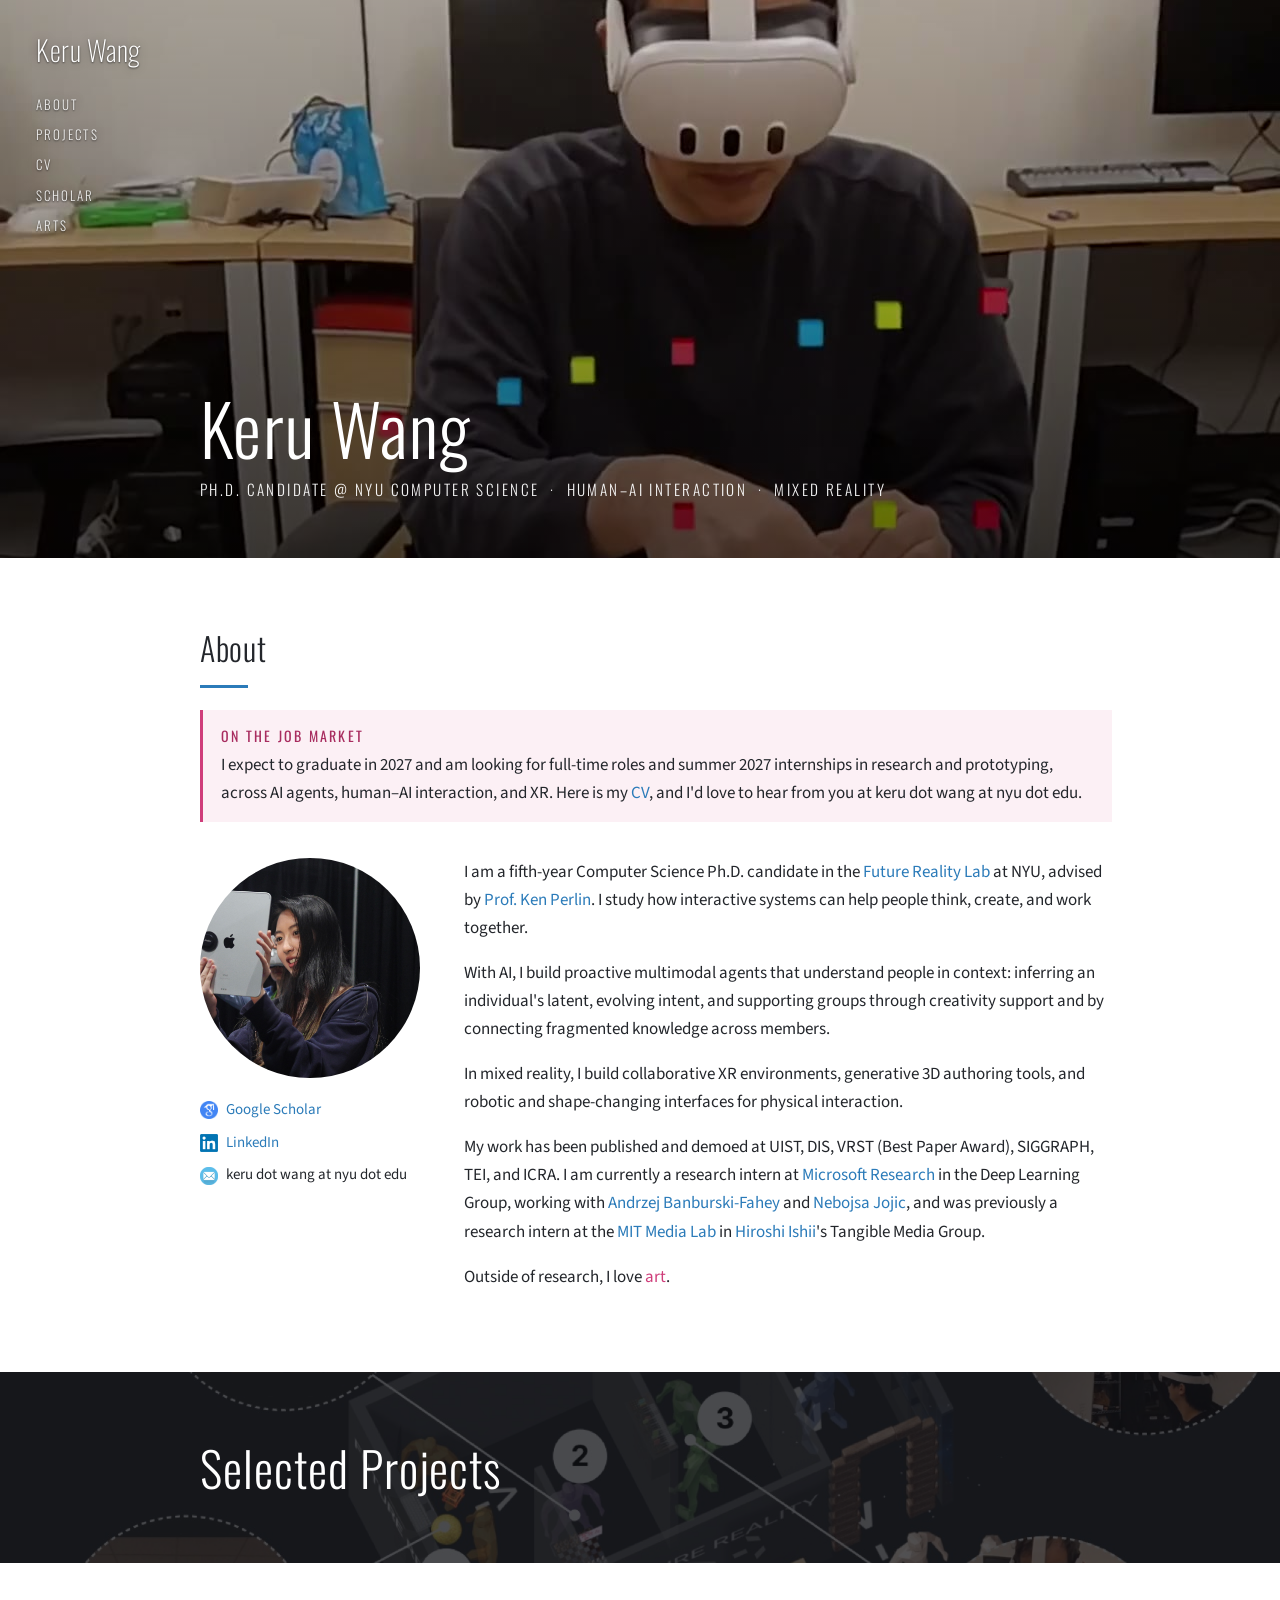
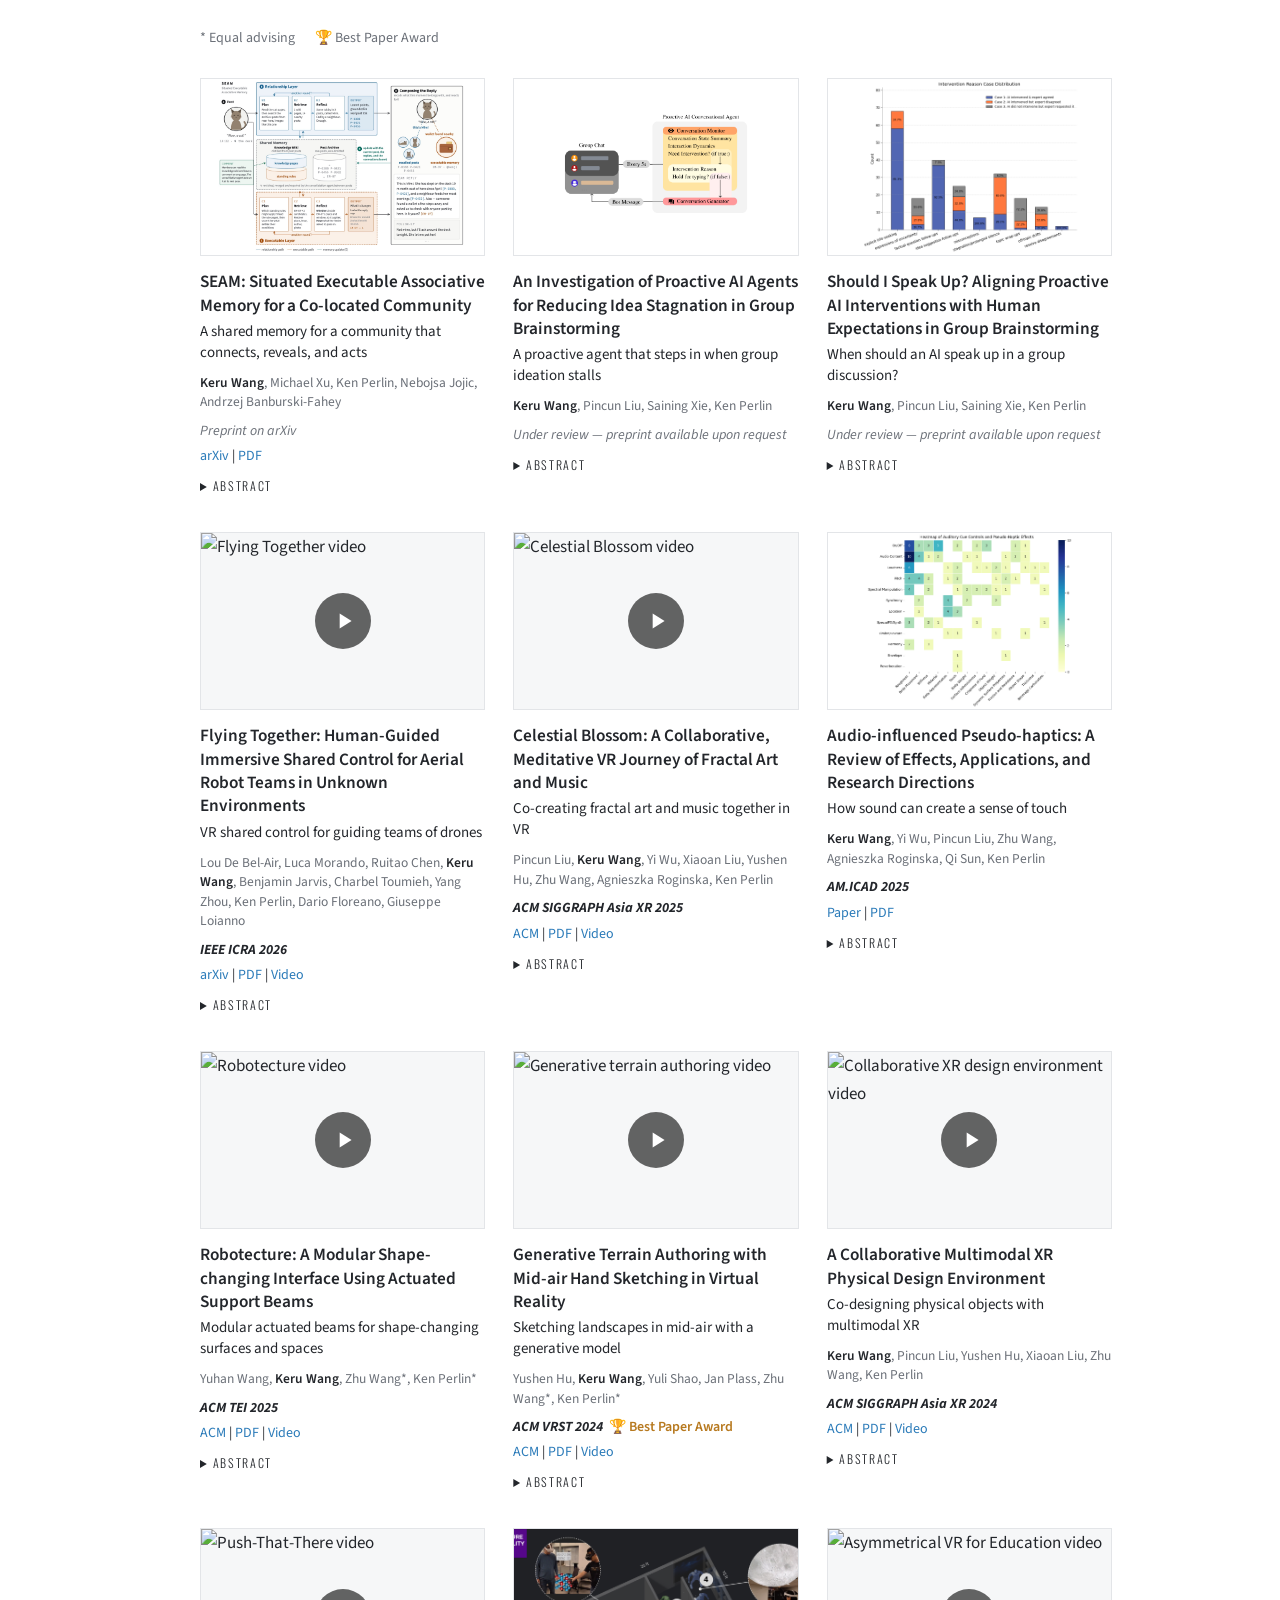
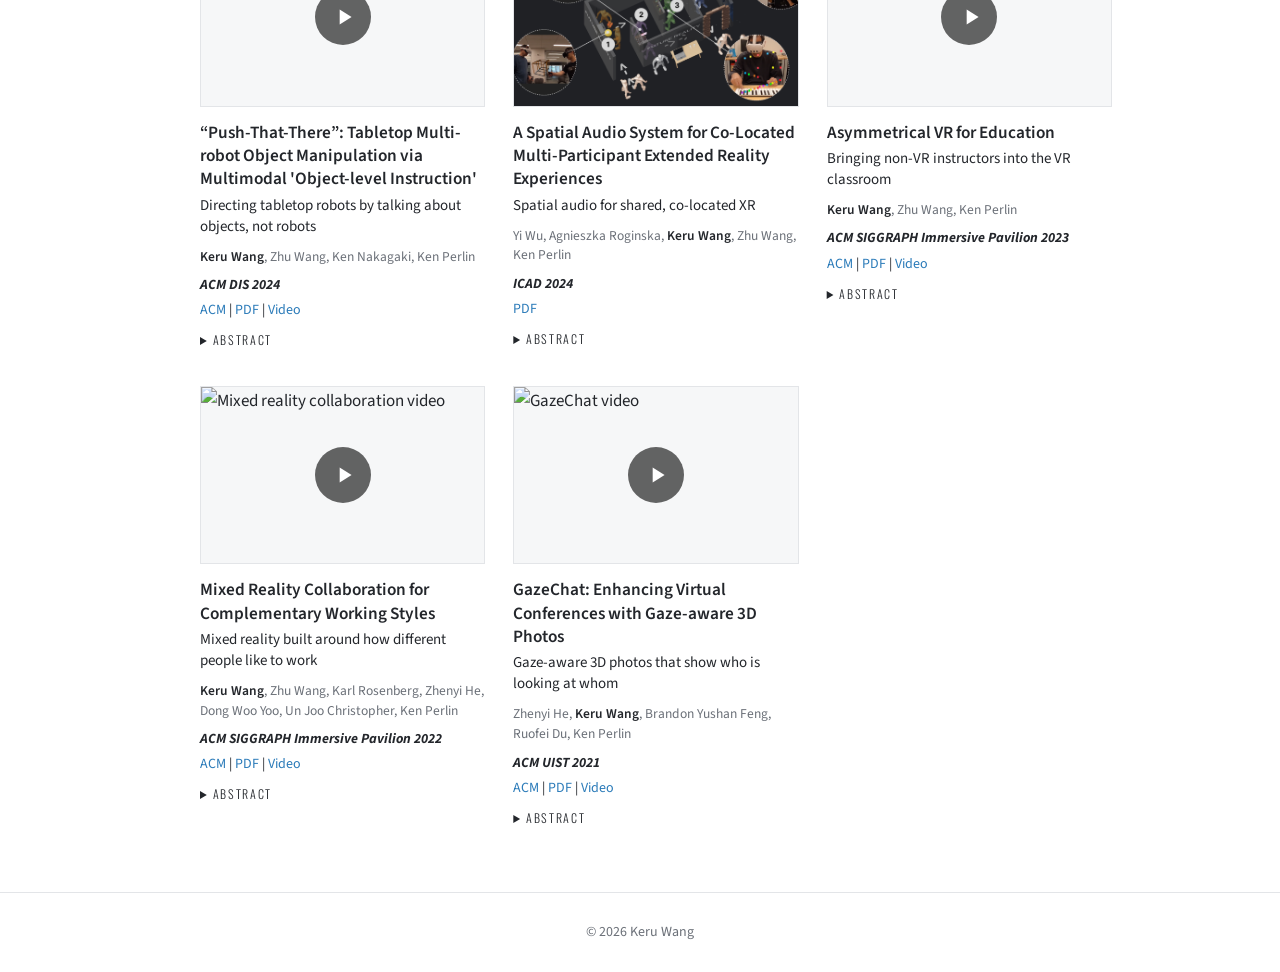
==== index.html @ e36d3524 "Add a job market note, SEAM's arXiv preprint, and clickable papers - An "On the job market" note und" ====
<!DOCTYPE html>
<html lang="en">
<head>
    <meta charset="UTF-8">
    <meta name="viewport" content="width=device-width, initial-scale=1.0">
    <title>Keru Wang</title>
    <meta name="description" content="Keru Wang — Computer Science Ph.D. candidate at NYU working on proactive multimodal agents, human–AI interaction, and mixed reality.">
    <link rel="preconnect" href="https://fonts.googleapis.com">
    <link rel="preconnect" href="https://fonts.gstatic.com" crossorigin>
    <link href="https://fonts.googleapis.com/css2?family=Oswald:wght@200;300;400&family=Source+Sans+3:ital,wght@0,400;0,600;0,700;1,400;1,700&display=swap" rel="stylesheet">
    <link rel="stylesheet" href="styles.css?v=17">
</head>
<body>

    <nav class="side-nav" aria-label="Sections">
        <a class="nav-name" href="#top">Keru Wang</a>
        <a href="#about">About</a>
        <a href="#projects">Projects</a>
        <a href="pdf/CV.pdf?v=2" target="_blank">CV</a>
        <a href="https://scholar.google.com/citations?user=-ZLfBEMAAAAJ&hl=en" target="_blank">Scholar</a>
        <a href="gallery.html">Arts</a>
    </nav>

    <!-- Hero -->
    <header class="hero" id="top">
        <video class="hero-video" autoplay muted loop playsinline preload="metadata" poster="image/hero-poster.jpg?v=7" aria-hidden="true">
            <source src="video/hero-reel.mp4?v=7" type="video/mp4">
        </video>
        <div class="hero-inner">
            <h1>Keru Wang</h1>
            <p class="tagline"><span class="nowrap">Ph.D. Candidate @ NYU Computer Science</span> &nbsp;·&nbsp; <span class="nowrap">Human–AI Interaction</span> &nbsp;·&nbsp; <span class="nowrap">Mixed Reality</span></p>
        </div>
    </header>

    <!-- About -->
    <section class="section" id="about">
        <h2 class="section-title">About</h2>
        <div class="job-note">
            <p class="job-label">On the job market</p>
            <p>I expect to graduate in 2027 and am looking for full-time roles and summer 2027 internships in research and prototyping, across AI agents, human–AI interaction, and XR. Here is my <a href="pdf/CV.pdf?v=2" target="_blank">CV</a>, and I'd love to hear from you at keru dot wang at nyu dot edu.</p>
        </div>
        <div class="about">
            <div>
                <img src="image/photo.jpg" alt="Keru Wang" class="profile-photo">
                <ul class="profile-links">
                    <li><img src="image/icon_google_scholar.png" alt=""><a href="https://scholar.google.com/citations?user=-ZLfBEMAAAAJ&hl=en" target="_blank">Google Scholar</a></li>
                    <li><img src="image/icon_linkedin.png" alt=""><a href="https://www.linkedin.com/in/keru-wang-51aa58175" target="_blank">LinkedIn</a></li>
                    <li><img src="image/icon_email.png" alt=""><span>keru dot wang at nyu dot edu</span></li>
                </ul>
            </div>
            <div class="about-text">
                <p>I am a fifth-year Computer Science Ph.D. candidate in the <a href="https://frl.nyu.edu/" target="_blank">Future Reality Lab</a> at NYU, advised by <a href="https://en.wikipedia.org/wiki/Ken_Perlin" target="_blank">Prof. Ken Perlin</a>. I study how interactive systems can help people think, create, and work together.</p>
                <p>With AI, I build proactive multimodal agents that understand people in context: inferring an individual's latent, evolving intent, and supporting groups through creativity support and by connecting fragmented knowledge across members.</p>
                <p>In mixed reality, I build collaborative XR environments, generative 3D authoring tools, and robotic and shape-changing interfaces for physical interaction.</p>
                <p>My work has been published and demoed at UIST, DIS, VRST (Best Paper Award), SIGGRAPH, TEI, and ICRA. I am currently a research intern at <a href="https://www.microsoft.com/en-us/research/" target="_blank">Microsoft Research</a> in the Deep Learning Group, working with <a href="https://www.microsoft.com/en-us/research/people/abanburski/" target="_blank">Andrzej Banburski-Fahey</a> and <a href="https://www.microsoft.com/en-us/research/people/jojic/" target="_blank">Nebojsa Jojic</a>, and was previously a research intern at the <a href="https://tangible.media.mit.edu/" target="_blank">MIT Media Lab</a> in <a href="https://en.wikipedia.org/wiki/Hiroshi_Ishii_(computer_scientist)" target="_blank">Hiroshi Ishii</a>'s Tangible Media Group.</p>
                <p>Outside of research, I love <a class="art-link" href="gallery.html">art</a>.</p>
            </div>
        </div>
    </section>

    <!-- Projects banner -->
    <div class="banner" id="projects">
        <div class="banner-inner">
            <h2>Selected Projects</h2>
        </div>
    </div>

    <section class="section">
        <p class="legend">* Equal advising &emsp; 🏆 Best Paper Award</p>

        <!--
            To add a project, copy one <article class="card"> block.
            Image:  <div class="media"><img src="image/....png" alt="..."></div>
                    (add class="media contain" to show the whole figure instead of cropping)
            Video:  <div class="media" data-youtube="VIDEO_ID"><img src="https://i.ytimg.com/vi/VIDEO_ID/hqdefault.jpg" alt="..."><button aria-label="Play video"></button></div>
        -->
        <div class="grid">

            <article class="card">
                <a class="media contain" href="https://arxiv.org/pdf/2611.04296" target="_blank"><img src="image/seam-pipeline.jpg" alt="SEAM system pipeline: a post passes through a relationship layer and an executable layer over a shared memory, and the system composes a reply" loading="lazy"></a>
                <h3><a href="https://arxiv.org/pdf/2611.04296" target="_blank">SEAM: Situated Executable Associative Memory for a Co-located Community</a></h3>
                <p class="subtitle">A shared memory for a community that connects, reveals, and acts</p>
                <p class="authors"><b>Keru Wang</b>, Michael Xu, Ken Perlin, Nebojsa Jojic, Andrzej Banburski-Fahey</p>
                <p class="venue"><span class="status">Preprint on arXiv</span></p>
                <p class="links"><a href="https://arxiv.org/abs/2611.04296" target="_blank">arXiv</a> | <a href="https://arxiv.org/pdf/2611.04296" target="_blank">PDF</a></p>
                <details>
                    <summary>Abstract</summary>
                    <p>In a group, what each person knows sits apart from everyone else's, and whether those pieces ever meet depends on who happens to talk to whom. Taking inspiration from how a single mind works with memory, we built a shared memory that does the same for a community, prototyped as a social app. Members post everyday moments; LLM agents work out how fragments relate, distill knowledge about the group, and reply in a situated and associative way, while instructions embedded in posts shape how the system behaves. We deployed SEAM to 46 people in a co-located community with no task assigned and ran a follow-up workshop with 14. Members shared their days, questioned the memory about their community, and instructed it to track routines and run games, and its replies introduced them to people and subjects they had never encountered.</p>
                </details>
            </article>

            <article class="card">
                <div class="media contain"><img src="image/system-pipeline.png" alt="System pipeline of the proactive brainstorming agent" loading="lazy"></div>
                <h3>An Investigation of Proactive AI Agents for Reducing Idea Stagnation in Group Brainstorming</h3>
                <p class="subtitle">A proactive agent that steps in when group ideation stalls</p>
                <p class="authors"><b>Keru Wang</b>, Pincun Liu, Saining Xie, Ken Perlin</p>
                <p class="venue"><span class="status">Under review — preprint available upon request</span></p>
                <details>
                    <summary>Abstract</summary>
                    <p>We designed a proactive AI agent that monitors group brainstorming and intervenes at opportune moments to counter idea stagnation. Through two user studies with 18 participants, we found that the proactive agent boosted idea generation, depth, and novelty compared to a reactive baseline, though users still preferred reactive support for its greater sense of control.</p>
                </details>
            </article>

            <article class="card">
                <div class="media contain"><img src="image/intervention_time.png" alt="Intervention timing results" loading="lazy"></div>
                <h3>Should I Speak Up? Aligning Proactive AI Interventions with Human Expectations in Group Brainstorming</h3>
                <p class="subtitle">When should an AI speak up in a group discussion?</p>
                <p class="authors"><b>Keru Wang</b>, Pincun Liu, Saining Xie, Ken Perlin</p>
                <p class="venue"><span class="status">Under review — preprint available upon request</span></p>
                <details>
                    <summary>Abstract</summary>
                    <p>We explore how proactive AI agents can step in at the right moments to keep group brainstorming productive and natural. Using a custom LLM system that monitors discussions and explains its reasoning, we compared its timing judgement to expert evaluations. The study uncovers what makes AI interventions feel helpful versus disruptive, guiding the design of more intuitive and collaborative AI partners.</p>
                </details>
            </article>

            <article class="card">
                <div class="media" data-youtube="o2iKKrLNM7g"><img src="https://i.ytimg.com/vi/o2iKKrLNM7g/hqdefault.jpg" alt="Flying Together video" loading="lazy"><button aria-label="Play Flying Together video"></button></div>
                <h3><a href="pdf/flying-together.pdf" target="_blank">Flying Together: Human-Guided Immersive Shared Control for Aerial Robot Teams in Unknown Environments</a></h3>
                <p class="subtitle">VR shared control for guiding teams of drones</p>
                <p class="authors">Lou De Bel-Air, Luca Morando, Ruitao Chen, <b>Keru Wang</b>, Benjamin Jarvis, Charbel Toumieh, Yang Zhou, Ken Perlin, Dario Floreano, Giuseppe Loianno</p>
                <p class="venue">IEEE ICRA 2026</p>
                <p class="links"><a href="https://arxiv.org/abs/2605.21680" target="_blank">arXiv</a> | <a href="pdf/flying-together.pdf" target="_blank">PDF</a> | <a href="https://www.youtube.com/watch?v=o2iKKrLNM7g" target="_blank">Video</a></p>
                <details>
                    <summary>Abstract</summary>
                    <p>We developed a VR-based shared control framework that allows operators to guide teams of drones in complex, unknown environments. A motion-primitive planner integrates real-time user input to generate collision-free trajectories, while an admittance controller enables flexible human influence. Experiments show that this immersive, human-in-the-loop approach enhances obstacle avoidance, coordination, and operator efficiency.</p>
                </details>
            </article>

            <article class="card">
                <div class="media" data-youtube="jS4reLJ7Lt0"><img src="https://i.ytimg.com/vi/jS4reLJ7Lt0/hqdefault.jpg" alt="Celestial Blossom video" loading="lazy"><button aria-label="Play Celestial Blossom video"></button></div>
                <h3><a href="pdf/celestial-blossom.pdf" target="_blank">Celestial Blossom: A Collaborative, Meditative VR Journey of Fractal Art and Music</a></h3>
                <p class="subtitle">Co-creating fractal art and music together in VR</p>
                <p class="authors">Pincun Liu, <b>Keru Wang</b>, Yi Wu, Xiaoan Liu, Yushen Hu, Zhu Wang, Agnieszka Roginska, Ken Perlin</p>
                <p class="venue">ACM SIGGRAPH Asia XR 2025</p>
                <p class="links"><a href="https://dl.acm.org/doi/full/10.1145/3761667.3761947" target="_blank">ACM</a> | <a href="pdf/celestial-blossom.pdf" target="_blank">PDF</a> | <a href="https://www.youtube.com/watch?v=jS4reLJ7Lt0" target="_blank">Video</a></p>
                <details>
                    <summary>Abstract</summary>
                    <p>Celestial Blossom is a collaborative, meditative VR experience where participants co-create generative fractal art through hand-drawn sketches, transforming movements into evolving audiovisual symphonies. Set in a celestial void, strokes morph into glowing fractal particles, from microscopic grains to cosmic stars, each shaping sonic textures and evolving into an immersive soundscape. Multiplayer interaction allows users to weave their creations into a shared immersive composition. At the end, participants receive a printed rendering of their artwork, which can be scanned to revisit the fractals and melodies they created in VR.</p>
                </details>
            </article>

            <article class="card">
                <a class="media contain" href="pdf/Audio_Pseudo_haptics_Survey.pdf" target="_blank"><img src="image/audio-pseudo-haptics-heat-map.png" alt="Heat map of audio-influenced pseudo-haptics research" loading="lazy"></a>
                <h3><a href="pdf/Audio_Pseudo_haptics_Survey.pdf" target="_blank">Audio-influenced Pseudo-haptics: A Review of Effects, Applications, and Research Directions</a></h3>
                <p class="subtitle">How sound can create a sense of touch</p>
                <p class="authors"><b>Keru Wang</b>, Yi Wu, Pincun Liu, Zhu Wang, Agnieszka Roginska, Qi Sun, Ken Perlin</p>
                <p class="venue">AM.ICAD 2025</p>
                <p class="links"><a href="https://www.researchgate.net/profile/Keru-Wang-3/publication/393882712_AUDIO-INFLUENCED_PSEUDO-HAPTICS_A_REVIEW_OF_EFFECTS_APPLICATIONS_AND_RESEARCH_DIRECTIONS/links/687e8ddb1a77b36b5b046f97/AUDIO-INFLUENCED-PSEUDO-HAPTICS-A-REVIEW-OF-EFFECTS-APPLICATIONS-AND-RESEARCH-DIRECTIONS.pdf" target="_blank">Paper</a> | <a href="pdf/Audio_Pseudo_haptics_Survey.pdf" target="_blank">PDF</a></p>
                <details>
                    <summary>Abstract</summary>
                    <p>This survey explores how auditory cues can evoke pseudo-haptic sensations, offering a cost-effective alternative to traditional haptic devices. We review existing research on audio-influenced pseudo-haptics, summarize mappings between sound and touch perception, and outline future opportunities for creating more immersive and accessible interactive systems.</p>
                </details>
            </article>

            <article class="card">
                <div class="media" data-youtube="UfQBq2Kwe2Q"><img src="https://i.ytimg.com/vi/UfQBq2Kwe2Q/hqdefault.jpg" alt="Robotecture video" loading="lazy"><button aria-label="Play Robotecture video"></button></div>
                <h3><a href="pdf/RoboTerrain.pdf" target="_blank">Robotecture: A Modular Shape-changing Interface Using Actuated Support Beams</a></h3>
                <p class="subtitle">Modular actuated beams for shape-changing surfaces and spaces</p>
                <p class="authors">Yuhan Wang, <b>Keru Wang</b>, Zhu Wang*, Ken Perlin*</p>
                <p class="venue">ACM TEI 2025</p>
                <p class="links"><a href="https://dl.acm.org/doi/abs/10.1145/3689050.3704925" target="_blank">ACM</a> | <a href="pdf/RoboTerrain.pdf" target="_blank">PDF</a> | <a href="https://www.youtube.com/watch?v=UfQBq2Kwe2Q" target="_blank">Video</a></p>
                <details>
                    <summary>Abstract</summary>
                    <p>Robotecture is a scalable, cost-efficient shape-changing system using modular actuated beams to create dynamic surfaces and enclosures. Its flexible, space-efficient design enables applications ranging from tabletop displays and smart storage systems to smart architecture.</p>
                </details>
            </article>

            <article class="card">
                <div class="media" data-youtube="oAmVAYb8cIA"><img src="https://i.ytimg.com/vi/oAmVAYb8cIA/hqdefault.jpg" alt="Generative terrain authoring video" loading="lazy"><button aria-label="Play generative terrain authoring video"></button></div>
                <h3><a href="pdf/terrainVR.pdf" target="_blank">Generative Terrain Authoring with Mid-air Hand Sketching in Virtual Reality</a></h3>
                <p class="subtitle">Sketching landscapes in mid-air with a generative model</p>
                <p class="authors">Yushen Hu, <b>Keru Wang</b>, Yuli Shao, Jan Plass, Zhu Wang*, Ken Perlin*</p>
                <p class="venue">ACM VRST 2024 &nbsp;<span class="award">🏆 Best Paper Award</span></p>
                <p class="links"><a href="https://dl.acm.org/doi/10.1145/3641825.3687736" target="_blank">ACM</a> | <a href="pdf/terrainVR.pdf" target="_blank">PDF</a> | <a href="https://www.youtube.com/watch?v=oAmVAYb8cIA" target="_blank">Video</a></p>
                <details>
                    <summary>Abstract</summary>
                    <p>We present a VR-based terrain generation system that uses hand gestures and a generative model for fast landscape prototyping. Users draw and modify mid-air strokes to outline shapes, and a Conditional GAN, trained on real terrains' height maps, generates realistic landscapes blending user input with training features.</p>
                </details>
            </article>

            <article class="card">
                <div class="media" data-youtube="EjPgJE8A_fE"><img src="https://i.ytimg.com/vi/EjPgJE8A_fE/hqdefault.jpg" alt="Collaborative XR design environment video" loading="lazy"><button aria-label="Play collaborative XR design environment video"></button></div>
                <h3><a href="pdf/a-collaborative-multimodal-mr-physical-design-environment.pdf" target="_blank">A Collaborative Multimodal XR Physical Design Environment</a></h3>
                <p class="subtitle">Co-designing physical objects with multimodal XR</p>
                <p class="authors"><b>Keru Wang</b>, Pincun Liu, Yushen Hu, Xiaoan Liu, Zhu Wang, Ken Perlin</p>
                <p class="venue">ACM SIGGRAPH Asia XR 2024</p>
                <p class="links"><a href="https://dl.acm.org/doi/full/10.1145/3681759.3688914" target="_blank">ACM</a> | <a href="pdf/a-collaborative-multimodal-mr-physical-design-environment.pdf" target="_blank">PDF</a> | <a href="https://www.youtube.com/watch?v=EjPgJE8A_fE" target="_blank">Video</a></p>
                <details>
                    <summary>Abstract</summary>
                    <p>Our collaborative XR system integrates physical and virtual design spaces, superimposing visual modifications on physical objects via video passthrough. With multimodal inputs, real-time object tracking, and 3D annotations, it accelerates design iterations for digital prototyping.</p>
                </details>
            </article>

            <article class="card">
                <div class="media" data-youtube="L0QmnD0Gl48"><img src="https://i.ytimg.com/vi/L0QmnD0Gl48/hqdefault.jpg" alt="Push-That-There video" loading="lazy"><button aria-label="Play Push-That-There video"></button></div>
                <h3><a href="pdf/push-that-there.pdf" target="_blank">“Push-That-There”: Tabletop Multi-robot Object Manipulation via Multimodal 'Object-level Instruction'</a></h3>
                <p class="subtitle">Directing tabletop robots by talking about objects, not robots</p>
                <p class="authors"><b>Keru Wang</b>, Zhu Wang, Ken Nakagaki, Ken Perlin</p>
                <p class="venue">ACM DIS 2024</p>
                <p class="links"><a href="https://dl.acm.org/doi/abs/10.1145/3643834.3661542" target="_blank">ACM</a> | <a href="pdf/push-that-there.pdf" target="_blank">PDF</a> | <a href="https://www.youtube.com/watch?v=L0QmnD0Gl48" target="_blank">Video</a></p>
                <details>
                    <summary>Abstract</summary>
                    <p>The system lets users intuitively use <i>'object-level' instructions</i> to control a multi-robot setup to manipulate tabletop objects via gestures, GUI, tangible inputs, and speech. Robots collectively execute commands through a generalizable algorithm, enabling high-level, object-focused multimodal interactions.</p>
                </details>
            </article>

            <article class="card">
                <a class="media" href="https://icad2024.icad.org/wp-content/uploads/2024/06/ICAD_2024_paper_28.pdf" target="_blank"><img src="image/gallery_setup.png" alt="Co-located XR gallery setup" loading="lazy"></a>
                <h3><a href="https://icad2024.icad.org/wp-content/uploads/2024/06/ICAD_2024_paper_28.pdf" target="_blank">A Spatial Audio System for Co-Located Multi-Participant Extended Reality Experiences</a></h3>
                <p class="subtitle">Spatial audio for shared, co-located XR</p>
                <p class="authors">Yi Wu, Agnieszka Roginska, <b>Keru Wang</b>, Zhu Wang, Ken Perlin</p>
                <p class="venue">ICAD 2024</p>
                <p class="links"><a href="https://icad2024.icad.org/wp-content/uploads/2024/06/ICAD_2024_paper_28.pdf" target="_blank">PDF</a></p>
                <details>
                    <summary>Abstract</summary>
                    <p>This paper presents the ongoing development of a spatial audio system for co-located, multi-participant, extended reality (CMXR) experiences. By integrating spatial audio and informative auditory displays, the system can enhance the sense of immersion and presence among participants and facilitate collaboration.</p>
                </details>
            </article>

            <article class="card">
                <div class="media" data-youtube="269bo-XhcDg"><img src="https://i.ytimg.com/vi/269bo-XhcDg/hqdefault.jpg" alt="Asymmetrical VR for Education video" loading="lazy"><button aria-label="Play Asymmetrical VR for Education video"></button></div>
                <h3><a href="https://dl.acm.org/doi/abs/10.1145/3588027.3595600" target="_blank">Asymmetrical VR for Education</a></h3>
                <p class="subtitle">Bringing non-VR instructors into the VR classroom</p>
                <p class="authors"><b>Keru Wang</b>, Zhu Wang, Ken Perlin</p>
                <p class="venue">ACM SIGGRAPH Immersive Pavilion 2023</p>
                <p class="links"><a href="https://dl.acm.org/doi/abs/10.1145/3588027.3595600" target="_blank">ACM</a> | <a href="pdf/Asymmetrical-VR-for-Education.pdf" target="_blank">PDF</a> | <a href="https://www.youtube.com/watch?v=269bo-XhcDg" target="_blank">Video</a></p>
                <details>
                    <summary>Abstract</summary>
                    <p>We developed a system that allows non-VR instructors to use hand-held devices, like smartphones and tablets, to explore VR content and interact with fully immersed students. Instructors can observe the VR environment, switch between students’ views, and interact within the VR world, while students view real-time video streams of both the physical space and the instructor.</p>
                </details>
            </article>

            <article class="card">
                <div class="media" data-youtube="ETO5zSpzQ3g"><img src="https://i.ytimg.com/vi/ETO5zSpzQ3g/hqdefault.jpg" alt="Mixed reality collaboration video" loading="lazy"><button aria-label="Play mixed reality collaboration video"></button></div>
                <h3><a href="https://dl.acm.org/doi/abs/10.1145/3532834.3536216" target="_blank">Mixed Reality Collaboration for Complementary Working Styles</a></h3>
                <p class="subtitle">Mixed reality built around how different people like to work</p>
                <p class="authors"><b>Keru Wang</b>, Zhu Wang, Karl Rosenberg, Zhenyi He, Dong Woo Yoo, Un Joo Christopher, Ken Perlin</p>
                <p class="venue">ACM SIGGRAPH Immersive Pavilion 2022</p>
                <p class="links"><a href="https://dl.acm.org/doi/abs/10.1145/3532834.3536216" target="_blank">ACM</a> | <a href="pdf/Mixed-Reality-Collaboration-for-Complementary-Working-Styles.pdf" target="_blank">PDF</a> | <a href="https://www.youtube.com/watch?v=ETO5zSpzQ3g" target="_blank">Video</a></p>
                <details>
                    <summary>Abstract</summary>
                    <p>Our project combines immersive VR, multitouch AR, real-time volumetric capture, motion capture, robotically-actuated tangible interfaces at multiple scales, and live coding, in service of a human-centric way of collaborating.</p>
                </details>
            </article>

            <article class="card">
                <div class="media" data-youtube="6cyPh9jM6vQ"><img src="https://i.ytimg.com/vi/6cyPh9jM6vQ/hqdefault.jpg" alt="GazeChat video" loading="lazy"><button aria-label="Play GazeChat video"></button></div>
                <h3><a href="pdf/gazeChat.pdf" target="_blank">GazeChat: Enhancing Virtual Conferences with Gaze-aware 3D Photos</a></h3>
                <p class="subtitle">Gaze-aware 3D photos that show who is looking at whom</p>
                <p class="authors">Zhenyi He, <b>Keru Wang</b>, Brandon Yushan Feng, Ruofei Du, Ken Perlin</p>
                <p class="venue">ACM UIST 2021</p>
                <p class="links"><a href="https://dl.acm.org/doi/10.1145/3472749.3474785" target="_blank">ACM</a> | <a href="pdf/gazeChat.pdf" target="_blank">PDF</a> | <a href="https://www.youtube.com/watch?v=6cyPh9jM6vQ" target="_blank">Video</a></p>
                <details>
                    <summary>Abstract</summary>
                    <p>GazeChat is a remote conferencing system that uses gaze-aware 3D profile photos to enrich online conversations. Through webcam-based gaze tracking and neural rendering, GazeChat redirects participants' gaze to accurately reflect who they’re looking at, enhancing communication and engagement.</p>
                </details>
            </article>

        </div>
    </section>

    <footer>
        &copy; 2026 Keru Wang
    </footer>

    <script>
        // Load a YouTube player only when its thumbnail is clicked.
        document.querySelectorAll('.media[data-youtube] button').forEach(function (btn) {
            btn.addEventListener('click', function () {
                var media = btn.parentElement;
                var id = media.getAttribute('data-youtube');
                media.innerHTML = '<iframe src="https://www.youtube.com/embed/' + id + '?autoplay=1" title="Project video" allow="accelerometer; autoplay; clipboard-write; encrypted-media; gyroscope; picture-in-picture" allowfullscreen></iframe>';
            });
        });

        // Highlight the nav link for the section currently on screen.
        (function () {
            var links = Array.prototype.filter.call(
                document.querySelectorAll('.side-nav a[href^="#"]'),
                function (a) { return document.querySelector(a.getAttribute('href')); }
            );
            var all = Array.prototype.slice.call(document.querySelectorAll('.side-nav a'));
            var dark = Array.prototype.slice.call(document.querySelectorAll('.hero, .banner'));
            var ticking = false;

            function update() {
                ticking = false;
                var line = window.innerHeight * 0.35;   // a section counts once its top passes this line
                var atBottom = window.innerHeight + window.scrollY >= document.documentElement.scrollHeight - 2;
                var current = links[0];
                links.forEach(function (a) {
                    if (document.querySelector(a.getAttribute('href')).getBoundingClientRect().top <= line) current = a;
                });
                if (atBottom) current = links[links.length - 1];
                links.forEach(function (a) {
                    a.classList.toggle('active', a === current);
                    if (a === current) a.setAttribute('aria-current', 'location');
                    else a.removeAttribute('aria-current');
                });

                // Each link turns white while it sits over the dark hero or banner.
                all.forEach(function (a) {
                    var r = a.getBoundingClientRect(), mid = (r.top + r.bottom) / 2;
                    a.classList.toggle('on-dark', dark.some(function (band) {
                        var b = band.getBoundingClientRect();
                        return mid > b.top && mid < b.bottom;
                    }));
                });
            }

            window.addEventListener('scroll', function () {
                if (!ticking) { ticking = true; requestAnimationFrame(update); }
            }, { passive: true });
            window.addEventListener('resize', update);
            update();
        })();
    </script>
</body>
</html>
---- styles.css ----
/* ---------- Tokens ---------- */
:root {
    --text: #23262b;
    --muted: #6b7078;
    --accent: #2b7bb9;
    --accent-dark: #1d5a8a;
    --art: #cf3d7a;
    --art-dark: #a82c5f;
    --line: #e3e5e8;
    --bg: #ffffff;
    --bg-soft: #f6f7f8;
    --nav-w: 132px;
    --nav-space: 176px;   /* nav width + its left offset + a gap */
    --col: 960px;
    --heading: "Oswald", "Helvetica Neue", Arial, sans-serif;   /* as on the art page */
    --body: "Source Sans 3", "Helvetica Neue", Arial, sans-serif;
}

* { box-sizing: border-box; }

html { scroll-behavior: smooth; }

body {
    margin: 0;
    font-family: var(--body);
    font-size: 17px;
    line-height: 1.65;
    color: var(--text);
    background: var(--bg);
}

a { color: var(--accent); text-decoration: none; }
a:hover { color: var(--accent-dark); text-decoration: underline; }

/* ---------- Side navigation ---------- */
/* in the art page's manner: a thin name over small spaced capitals, a dash at the current section */
.side-nav {
    position: fixed;
    top: 36px;
    left: 36px;
    z-index: 10;
    display: flex;
    flex-direction: column;
    align-items: flex-start;
    gap: 9px;
    width: var(--nav-w);
}

.side-nav a {
    font-family: var(--heading);
    font-weight: 300;
    font-size: 13px;
    letter-spacing: 0.16em;
    text-transform: uppercase;
    color: var(--muted);
    transition: color 0.3s, text-shadow 0.3s;
}

.side-nav a:hover,
.side-nav a.active { color: var(--text); text-decoration: none; }
.side-nav a.active:not(.nav-name)::before { content: "— "; }

.side-nav .nav-name {
    font-weight: 200;
    font-size: 1.75rem;
    line-height: 1.02;
    letter-spacing: 0.02em;
    text-transform: none;
    color: var(--text);
    margin-bottom: 20px;
}

/* ---------- Hero ---------- */
.hero {
    position: relative;
    min-height: clamp(380px, 62vh, 600px);
    display: flex;
    align-items: flex-end;
    background: #222 url("image/hero.jpg") center 40% / cover no-repeat;
    color: #fff;
}

.hero-video {
    position: absolute;
    inset: 0;
    width: 100%;
    height: 100%;
    object-fit: cover;
}

.hero::before {
    content: "";
    position: absolute;
    inset: 0;
    z-index: 1;
    background: linear-gradient(180deg, rgba(0,0,0,0.15) 0%, rgba(0,0,0,0.6) 100%);
}

.hero-inner {
    position: relative;
    z-index: 2;
    width: 100%;
    max-width: var(--col);
    margin: 0 auto;
    padding: 0 24px 56px;
}

.hero h1 {
    font-family: var(--heading);
    font-weight: 300;
    font-size: clamp(2.8rem, 6vw, 4.4rem);
    line-height: 1.05;
    letter-spacing: 0.02em;
    margin: 0 0 12px;
}

.nowrap { white-space: nowrap; }

.hero .tagline {
    font-family: var(--heading);
    font-weight: 300;
    font-size: clamp(0.8rem, 1.4vw, 0.95rem);
    letter-spacing: 0.16em;
    text-transform: uppercase;
    margin: 0;
    opacity: 0.95;
}

/* ---------- Sections ---------- */
.section {
    max-width: var(--col);
    margin: 0 auto;
    padding: 64px 24px;
}

.section-title {
    font-family: var(--heading);
    font-weight: 300;
    font-size: 2rem;
    letter-spacing: 0.02em;
    margin: 0 0 6px;
}

.section-title::after {
    content: "";
    display: block;
    width: 48px;
    height: 3px;
    margin-top: 10px;
    background: var(--accent);
}

/* ---------- About ---------- */
/* in the pink of the art link, so it stands out from the rest of the page */
.job-note {
    margin: 22px 0 36px;
    padding: 14px 20px 15px 18px;
    background: #fcf0f5;
    border-left: 3px solid var(--art);
}

.job-note p { margin: 0; }

.job-note .job-label {
    font-family: var(--heading);
    font-weight: 400;
    font-size: 14px;
    letter-spacing: 0.16em;
    text-transform: uppercase;
    color: var(--art-dark);
    margin-bottom: 4px;
}

.about {
    display: grid;
    grid-template-columns: 220px 1fr;
    gap: 44px;
    align-items: start;
    margin-top: 32px;
}

.profile-photo {
    width: 220px;
    height: 220px;
    border-radius: 50%;
    object-fit: cover;
    display: block;
}

.profile-links {
    list-style: none;
    padding: 0;
    margin: 20px 0 0;
    font-size: 15px;
}

.profile-links li {
    display: flex;
    align-items: center;
    gap: 8px;
    margin-bottom: 8px;
}

.profile-links img { width: 18px; height: 18px; }

.about-text p { margin: 0 0 1em; }

/* the link to my own art page, set apart from links to other people's pages */
.about-text .art-link { color: var(--art); }
.about-text .art-link:hover { color: var(--art-dark); }

/* ---------- Image banner ---------- */
.banner {
    position: relative;
    background: #222 url("image/banner-research.jpg") center / cover no-repeat;
    color: #fff;
}

.banner::before {
    content: "";
    position: absolute;
    inset: 0;
    background: rgba(18, 20, 24, 0.72);
}

.banner-inner {
    position: relative;
    max-width: var(--col);
    margin: 0 auto;
    padding: 56px 24px;
}

.banner h2 {
    font-family: var(--heading);
    font-weight: 300;
    font-size: clamp(2.2rem, 4.5vw, 3rem);
    letter-spacing: 0.02em;
    margin: 0;
}

.banner p { margin: 6px 0 0; font-size: 15px; opacity: 0.9; }

/* ---------- Project grid ---------- */
.grid {
    display: grid;
    grid-template-columns: repeat(3, 1fr);
    gap: 36px 28px;
}

.card { display: flex; flex-direction: column; }

.media {
    position: relative;
    aspect-ratio: 16 / 10;
    overflow: hidden;
    background: var(--bg-soft);
    border: 1px solid var(--line);
    margin-bottom: 14px;
}

.media img,
.media iframe {
    position: absolute;
    inset: 0;
    width: 100%;
    height: 100%;
    object-fit: cover;
    border: 0;
}

.media.contain img { object-fit: contain; background: #fff; }

/* a figure that opens the paper; video figures keep their play button */
a.media { display: block; transition: border-color 0.2s; }

.media button {
    all: unset;
    position: absolute;
    inset: 0;
    cursor: pointer;
}

.media button::after {
    content: "";
    position: absolute;
    left: 50%;
    top: 50%;
    width: 56px;
    height: 56px;
    transform: translate(-50%, -50%);
    border-radius: 50%;
    background: rgba(0, 0, 0, 0.6) url("data:image/svg+xml,%3Csvg xmlns='http://www.w3.org/2000/svg' viewBox='0 0 24 24'%3E%3Cpath fill='white' d='M8 5v14l11-7z'/%3E%3C/svg%3E") 55% 50% / 26px no-repeat;
    transition: background-color 0.2s;
}

.media button:hover::after,
.media button:focus-visible::after { background-color: var(--accent); }

.card h3 {
    font-weight: 600;
    font-size: 1.08rem;
    line-height: 1.35;
    margin: 0 0 4px;
}

/* the title opens the paper; hovering the title or its figure lights up both */
.card h3 a { color: inherit; transition: color 0.2s; }
.card h3 a:hover,
.card:has(a.media:hover) h3 a { color: var(--accent-dark); text-decoration: underline; }
a.media:hover,
.card:has(h3 a:hover) a.media { border-color: var(--accent); }

.card .subtitle {
    color: var(--text);
    font-size: 15px;
    line-height: 1.4;
    margin: 0 0 10px;
}

.card .authors {
    color: var(--muted);
    font-size: 13.5px;
    line-height: 1.45;
    margin: 0 0 8px;
}

.card .authors b { color: var(--text); font-weight: 600; }

.card .venue {
    font-size: 14px;
    font-weight: 700;
    font-style: italic;
    margin: 0;
}

.card .award { color: #b7791f; font-style: normal; font-weight: 600; }

.card .status { color: var(--muted); font-weight: 400; }

.card .links {
    font-size: 14px;
    margin: 2px 0 0;
}

.card details {
    margin-top: 8px;
    font-size: 14px;
    color: var(--muted);
}

.card summary {
    cursor: pointer;
    color: var(--text);
    font-size: 12px;
    font-family: var(--heading);
    font-weight: 300;
    letter-spacing: 0.14em;
    text-transform: uppercase;
}

.card details p { margin: 8px 0 0; line-height: 1.55; }

.legend {
    font-size: 14px;
    color: var(--muted);
    margin: 0 0 28px;
}

/* ---------- Footer ---------- */
footer {
    border-top: 1px solid var(--line);
    color: var(--muted);
    font-size: 14px;
    text-align: center;
    padding: 28px 24px;
}

/* Respect reduced-motion settings: show the still frame instead of the reel */
@media (prefers-reduced-motion: reduce) {
    .hero-video { display: none; }
}

/* ---------- Responsive ---------- */
/* With the side nav showing, keep content clear of it: centered when there is room,
   otherwise shifted right of the nav. */
@media (min-width: 900px) {
    .section,
    .hero-inner,
    .banner-inner {
        margin-left: max(var(--nav-space), calc((100% - var(--col)) / 2));
        margin-right: auto;
        max-width: min(var(--col), calc(100% - var(--nav-space) - 24px));
    }

    /* links passing over the dark hero and banner turn white (set by the script in index.html) */
    .side-nav a.on-dark {
        color: rgba(255, 255, 255, 0.88);
        text-shadow: 0 1px 2px rgba(0, 0, 0, 0.55), 0 0 10px rgba(0, 0, 0, 0.35);
    }
    .side-nav a.on-dark:hover,
    .side-nav a.on-dark.active,
    .side-nav .nav-name.on-dark { color: #fff; }
}

@media (max-width: 899px) {
    /* too narrow for a side column: switch to a top bar */
    .side-nav {
        position: sticky;
        top: 0;
        left: 0;
        width: 100%;
        flex-direction: row;
        flex-wrap: wrap;
        justify-content: center;
        align-items: baseline;
        gap: 4px 16px;
        padding: 10px 16px;
        background: rgba(255, 255, 255, 0.96);
        border-bottom: 1px solid var(--line);
    }
    .side-nav .nav-name { font-size: 1.3rem; margin: 0 4px 0 0; }
    .side-nav a.active:not(.nav-name)::before { content: none; }   /* the dash would shift the row as you scroll */
}

@media (max-width: 1100px) {
    .grid { grid-template-columns: repeat(2, 1fr); }
}

@media (max-width: 640px) {
    body { font-size: 16px; }
    /* keep the top bar to one row on a phone */
    .side-nav { gap: 4px 13px; padding: 10px 12px; }
    .side-nav a { font-size: 12px; letter-spacing: 0.12em; }
    .side-nav .nav-name { font-size: 1.2rem; letter-spacing: 0.02em; }
    .section { padding: 44px 16px; }
    .hero-inner, .banner-inner { padding-left: 16px; padding-right: 16px; }
    .hero { min-height: 48vh; }
    .about { grid-template-columns: 1fr; gap: 24px; justify-items: center; }
    .about-text { justify-self: stretch; }
    .profile-photo { width: 180px; height: 180px; }
    .profile-links { text-align: left; }
    .grid { grid-template-columns: 1fr; }
}
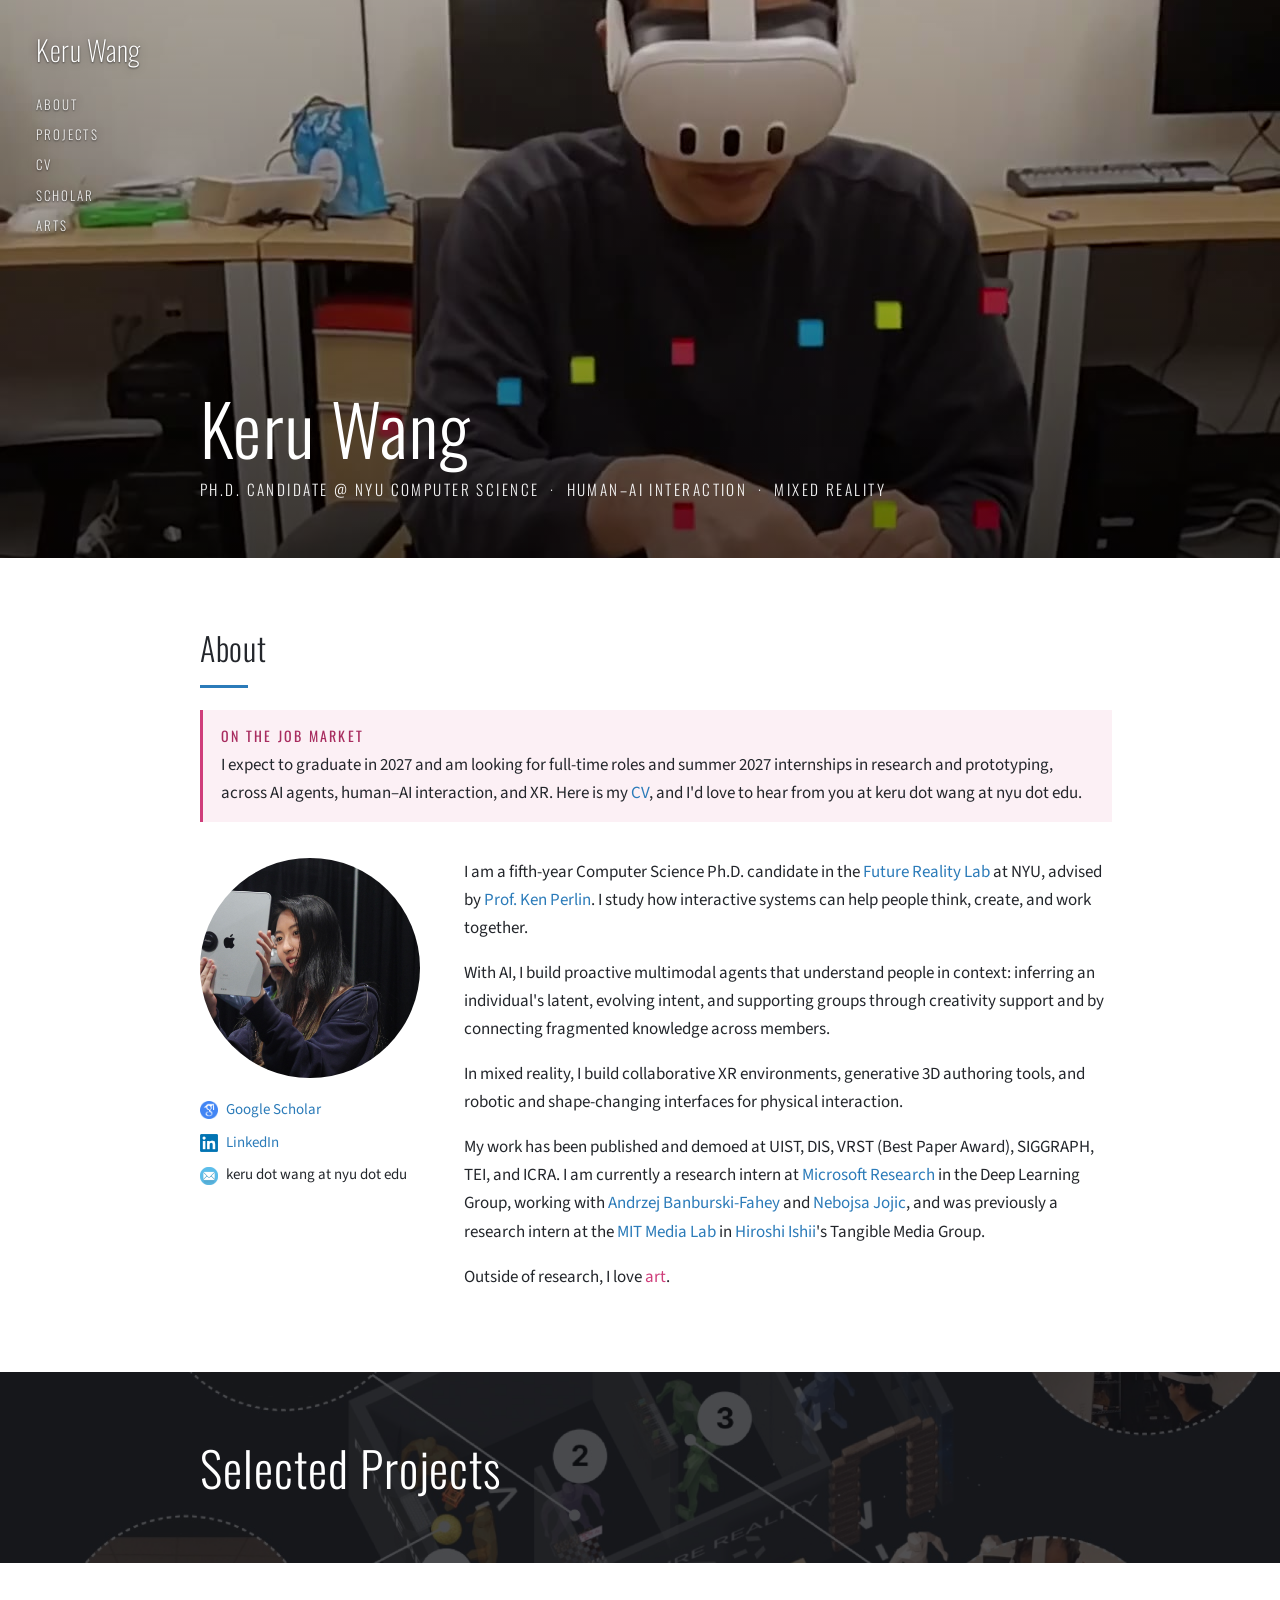
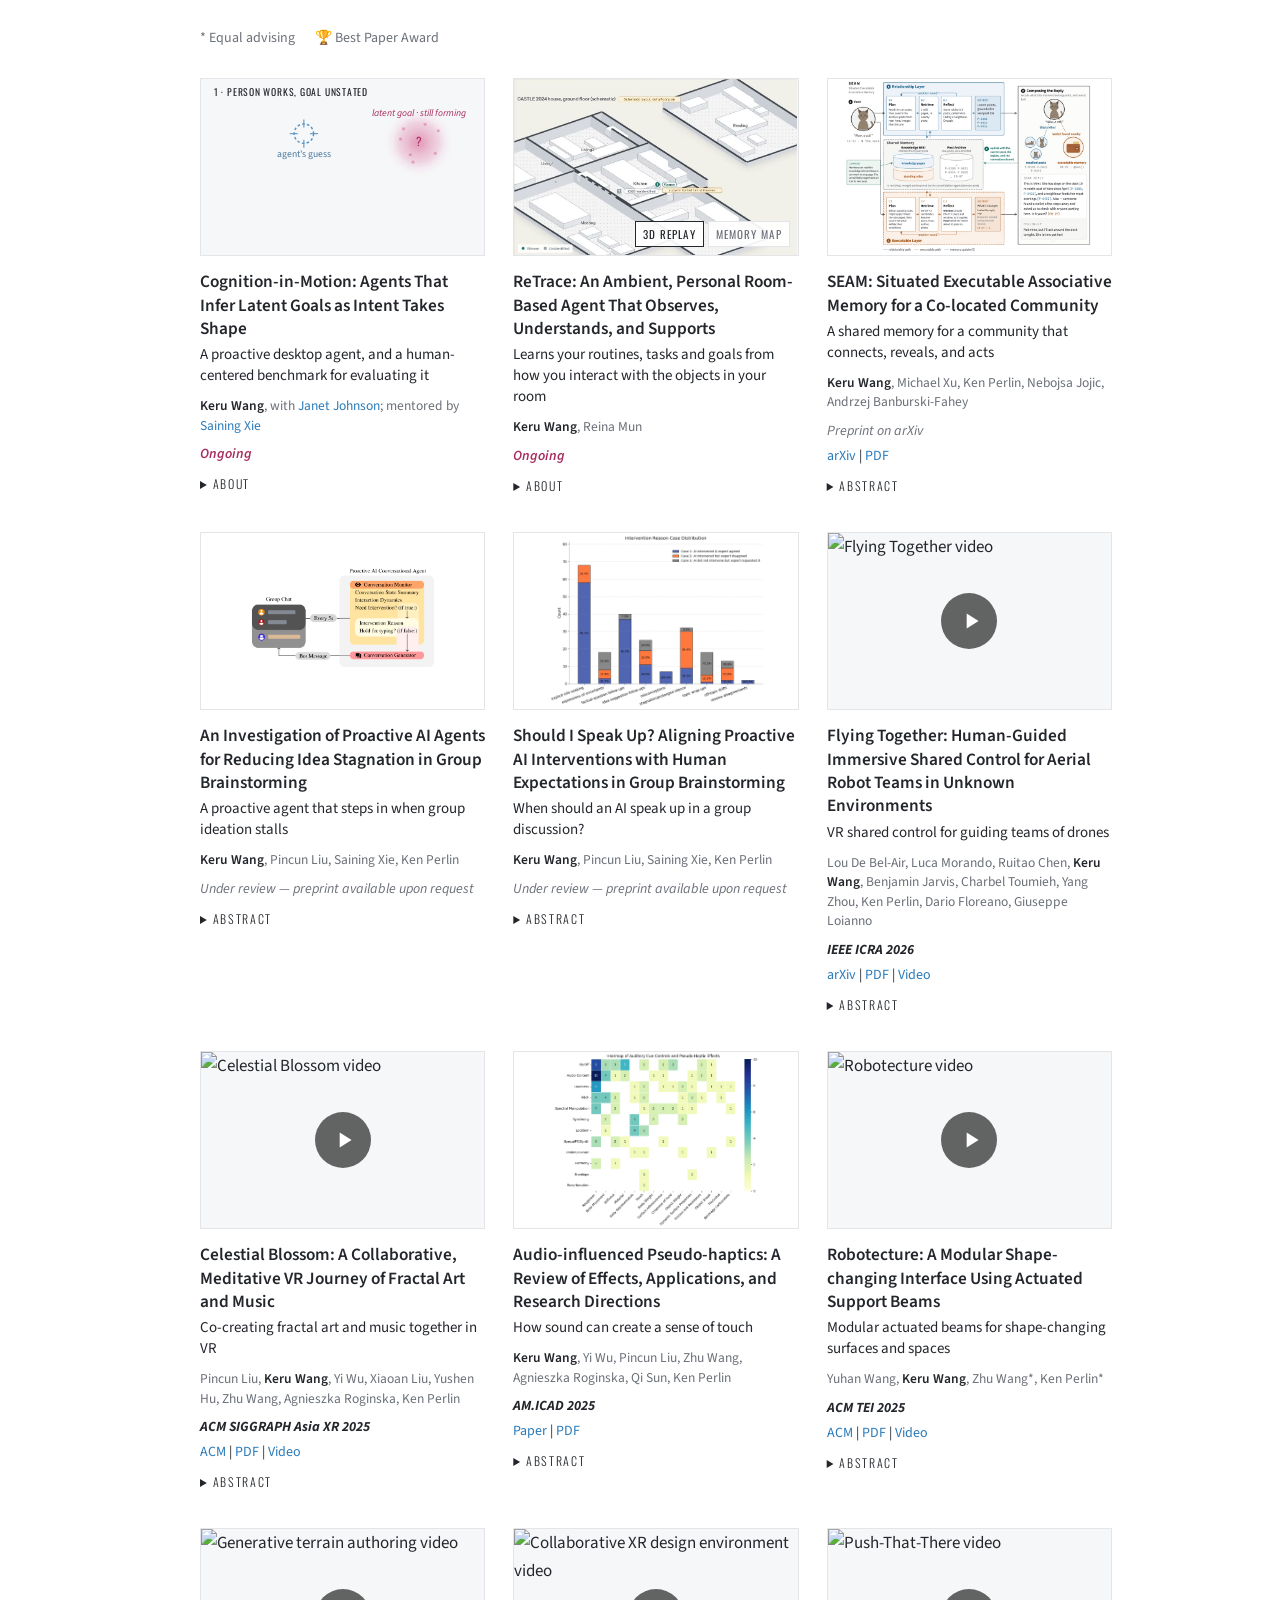
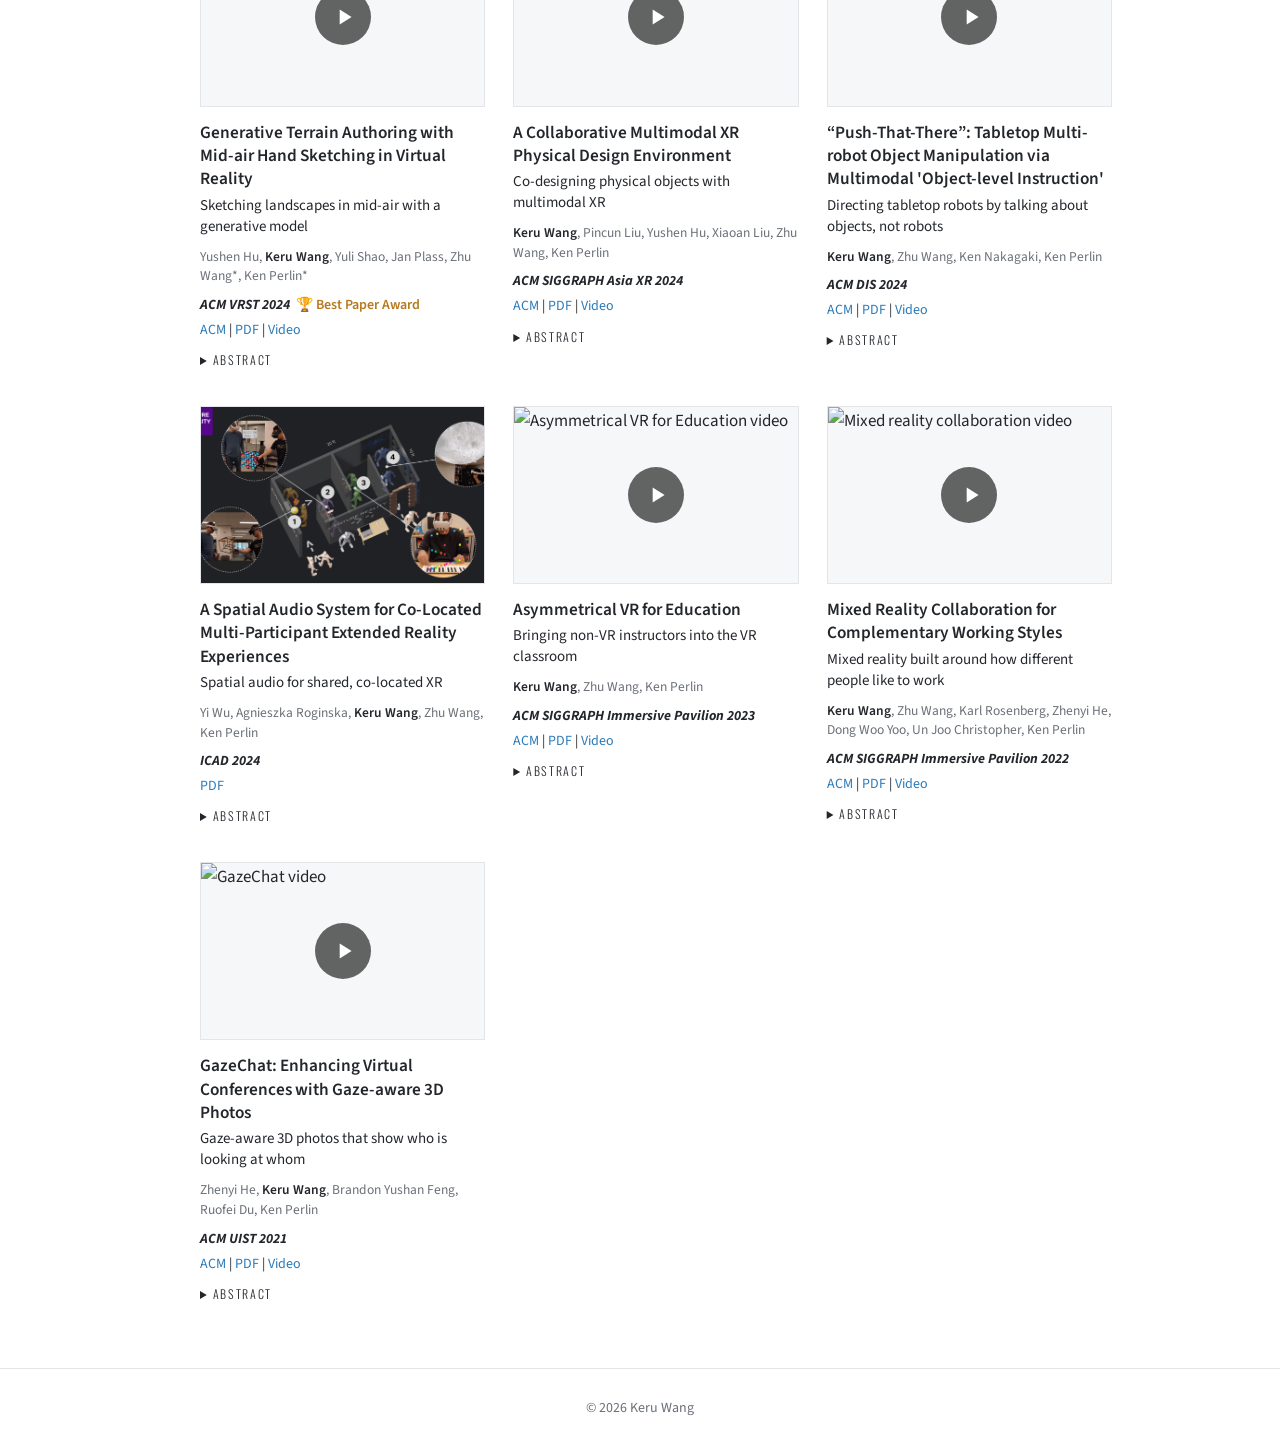
==== commit a77be6d3: "Add ongoing research cards, SandScape live demo, and a sketch on the art page - Projects: Cognition-" ====
--- a/index.html
+++ b/index.html
@@ -8,7 +8,7 @@
     <link rel="preconnect" href="https://fonts.googleapis.com">
     <link rel="preconnect" href="https://fonts.gstatic.com" crossorigin>
     <link href="https://fonts.googleapis.com/css2?family=Oswald:wght@200;300;400&family=Source+Sans+3:ital,wght@0,400;0,600;0,700;1,400;1,700&display=swap" rel="stylesheet">
-    <link rel="stylesheet" href="styles.css?v=17">
+    <link rel="stylesheet" href="styles.css?v=27">
 </head>
 <body>
 
@@ -16,7 +16,7 @@
         <a class="nav-name" href="#top">Keru Wang</a>
         <a href="#about">About</a>
         <a href="#projects">Projects</a>
-        <a href="pdf/CV.pdf?v=2" target="_blank">CV</a>
+        <a href="pdf/CV.pdf?v=7" target="_blank">CV</a>
         <a href="https://scholar.google.com/citations?user=-ZLfBEMAAAAJ&hl=en" target="_blank">Scholar</a>
         <a href="gallery.html">Arts</a>
     </nav>
@@ -37,7 +37,7 @@
         <h2 class="section-title">About</h2>
         <div class="job-note">
             <p class="job-label">On the job market</p>
-            <p>I expect to graduate in 2027 and am looking for full-time roles and summer 2027 internships in research and prototyping, across AI agents, human–AI interaction, and XR. Here is my <a href="pdf/CV.pdf?v=2" target="_blank">CV</a>, and I'd love to hear from you at keru dot wang at nyu dot edu.</p>
+            <p>I expect to graduate in 2027 and am looking for full-time roles and summer 2027 internships in research and prototyping, across AI agents, human–AI interaction, and XR. Here is my <a href="pdf/CV.pdf?v=7" target="_blank">CV</a>, and I'd love to hear from you at keru dot wang at nyu dot edu.</p>
         </div>
         <div class="about">
             <div>
@@ -77,6 +77,41 @@
         <div class="grid">
 
             <article class="card">
+                <div class="media"><svg class="cim-sketch" viewBox="0 0 320 200" role="img" aria-label="Animated sketch in four steps. 1: a person works on their computer, opening one window after another, while their goal stays unstated; the latent goal is a soft, blurry target that drifts as the task shapes it. 2: the agent reads each new window and moves its guess toward that goal until the two line up. 3: the person pauses and the agent steps in with windows of its own, continuing the task from where the person stopped. 4: the task ends up closer to the latent goal."><defs><radialGradient id="cim-glow"><stop offset="0" stop-color="#cf3d7a" stop-opacity="0.55"/><stop offset="0.55" stop-color="#cf3d7a" stop-opacity="0.22"/><stop offset="1" stop-color="#cf3d7a" stop-opacity="0"/></radialGradient><filter id="cim-blur" x="-50%" y="-50%" width="200%" height="200%"><feGaussianBlur stdDeviation="0.5"/></filter></defs><text class="s-cap" x="14" y="19">4 · CLOSER TO THE LATENT GOAL</text><g class="s-live"><line class="s-dist" x1="244" y1="80" x2="264" y2="58"/><line class="s-upath" data-len="45.6" x1="34" y1="168" x2="70" y2="140"/><line class="s-upath" data-len="41.2" x1="70" y1="140" x2="106" y2="160"/><line class="s-upath" data-len="48.1" x1="106" y1="160" x2="140" y2="126"/><line class="s-upath" data-len="38.5" x1="140" y1="126" x2="174" y2="144"/><line class="s-apath" data-len="38.4" x1="174" y1="144" x2="204" y2="120"/><line class="s-apath" data-len="31.1" x1="204" y1="120" x2="226" y2="98"/><line class="s-apath" data-len="25.5" x1="226" y1="98" x2="244" y2="80"/><g class="s-goal" transform="translate(264 58)"><g class="s-goal-fx" filter="url(#cim-blur)"><circle class="s-goal-glow" r="24" fill="url(#cim-glow)"/><circle class="s-goal-ring" r="13"/></g><circle class="s-mote" r="1.8" cx="-12.5" cy="-3.4" data-dx="-22" data-dy="-6" style="opacity:0"/><circle class="s-mote" r="1.8" cx="-7.8" cy="10.4" data-dx="-12" data-dy="16" style="opacity:0"/><circle class="s-mote" r="1.8" cx="3.7" cy="-12.5" data-dx="6" data-dy="-20" style="opacity:0"/><circle class="s-mote" r="1.8" cx="11.6" cy="5.8" data-dx="20" data-dy="10" style="opacity:0"/><circle class="s-mote" r="1.8" cx="-2.1" cy="12.8" data-dx="-4" data-dy="24" style="opacity:0"/><circle class="s-mote" r="1.8" cx="11.6" cy="-5.8" data-dx="24" data-dy="-12" style="opacity:0"/><circle class="s-mote" r="1.8" cx="-9.2" cy="-9.2" data-dx="-18" data-dy="-18" style="opacity:0"/><text class="s-goal-q" x="0" y="4.5" text-anchor="middle" style="opacity:0">?</text><path class="s-goal-check" d="M-5 0 L-1.5 3.5 L5.5 -4"/></g><text class="s-goal-label" x="264" y="36" text-anchor="middle">latent goal</text><circle class="s-align" cx="264" cy="58" r="8"/><line class="s-observe" x1="0" y1="0" x2="0" y2="0"/><g class="s-guess" transform="translate(262 59)" style="opacity:0"><circle r="11"/><line x1="-16" y1="0" x2="-7" y2="0"/><line x1="7" y1="0" x2="16" y2="0"/><line x1="0" y1="-16" x2="0" y2="-7"/><line x1="0" y1="7" x2="0" y2="16"/></g><text class="s-guess-label" x="262" y="85" text-anchor="middle" style="opacity:0">agent's guess</text><g class="s-w s-uw" transform="translate(34 168)"><rect class="s-frame" x="-11" y="-8" width="22" height="16" rx="2"/><line class="s-bar" x1="-11" y1="-4" x2="11" y2="-4"/><line class="s-ink" x1="-7" y1="0" x2="5" y2="0"/><line class="s-ink" x1="-7" y1="4" x2="1" y2="4"/></g><g class="s-w s-uw" transform="translate(70 140)"><rect class="s-frame" x="-11" y="-8" width="22" height="16" rx="2"/><line class="s-bar" x1="-11" y1="-4" x2="11" y2="-4"/><line class="s-ink" x1="-7" y1="0" x2="5" y2="0"/><line class="s-ink" x1="-7" y1="4" x2="1" y2="4"/></g><g class="s-w s-uw" transform="translate(106 160)"><rect class="s-frame" x="-11" y="-8" width="22" height="16" rx="2"/><line class="s-bar" x1="-11" y1="-4" x2="11" y2="-4"/><line class="s-ink" x1="-7" y1="0" x2="5" y2="0"/><line class="s-ink" x1="-7" y1="4" x2="1" y2="4"/></g><g class="s-w s-uw" transform="translate(140 126)"><rect class="s-frame" x="-11" y="-8" width="22" height="16" rx="2"/><line class="s-bar" x1="-11" y1="-4" x2="11" y2="-4"/><line class="s-ink" x1="-7" y1="0" x2="5" y2="0"/><line class="s-ink" x1="-7" y1="4" x2="1" y2="4"/></g><g class="s-w s-uw" transform="translate(174 144)"><rect class="s-frame" x="-11" y="-8" width="22" height="16" rx="2"/><line class="s-bar" x1="-11" y1="-4" x2="11" y2="-4"/><line class="s-ink" x1="-7" y1="0" x2="5" y2="0"/><line class="s-ink" x1="-7" y1="4" x2="1" y2="4"/></g><g class="s-idle" transform="translate(174 127)"><circle r="6.5"/><rect x="-3" y="-3.2" width="2.2" height="6.4" rx="0.6"/><rect x="0.8" y="-3.2" width="2.2" height="6.4" rx="0.6"/></g><g class="s-w s-agent s-aw s-accepted" transform="translate(204 120)"><rect class="s-frame" x="-11" y="-8" width="22" height="16" rx="2"/><line class="s-bar" x1="-11" y1="-4" x2="11" y2="-4"/><line class="s-ink" x1="-7" y1="0" x2="5" y2="0"/><line class="s-ink" x1="-7" y1="4" x2="1" y2="4"/></g><g class="s-w s-agent s-aw s-accepted" transform="translate(226 98)"><rect class="s-frame" x="-11" y="-8" width="22" height="16" rx="2"/><line class="s-bar" x1="-11" y1="-4" x2="11" y2="-4"/><line class="s-ink" x1="-7" y1="0" x2="5" y2="0"/><line class="s-ink" x1="-7" y1="4" x2="1" y2="4"/></g><g class="s-w s-agent s-aw s-accepted" transform="translate(244 80)"><rect class="s-frame" x="-11" y="-8" width="22" height="16" rx="2"/><line class="s-bar" x1="-11" y1="-4" x2="11" y2="-4"/><line class="s-ink" x1="-7" y1="0" x2="5" y2="0"/><line class="s-ink" x1="-7" y1="4" x2="1" y2="4"/></g></g></svg></div>
+                <h3>Cognition-in-Motion: Agents That Infer Latent Goals as Intent Takes Shape</h3>
+                <p class="subtitle">A proactive desktop agent, and a human-centered benchmark for evaluating it</p>
+                <p class="authors"><b>Keru Wang</b>, with <a href="https://www.janetjohnson.info" target="_blank">Janet Johnson</a>; mentored by <a href="https://www.sainingxie.com/" target="_blank">Saining Xie</a></p>
+                <p class="venue"><span class="status ongoing">Ongoing</span></p>
+                <details>
+                    <summary>About</summary>
+                    <p>People rarely sit down at a computer with a finished goal. As they search, read and compare, what they find in the task reshapes what they want, so the real goal often goes unstated and keeps moving. We are building a proactive desktop agent that watches natural computer use, reasons about the latent goal behind it and how the task is shaping it, and offers the help that brings the person closer to that goal.</p>
+                    <p>Concretely, the agent reads the screen as the person works, keeps track of which earlier context still matters, and predicts the next step toward a goal the person has not stated. The aim is not to take over the task but to make that next step easier, for example by bringing back something seen earlier, opening what the person is about to need, or drafting what comes next, and to step in only when it helps.</p>
+                    <p>Drawing on my background in HCI, I am making the evaluation human-centered. In real life there is no single ground truth for what someone intends, or for which help is the right one: the goal is still forming, and different people, or the same person on another day, would welcome different next steps. So instead of scoring agents against one scripted goal, the benchmark treats both the goal and good help as a distribution. Its tasks come from real scenarios, from stated to unstated goals and from step-by-step to open-ended work, and an agent's help is judged against what people actually go on to do and what they endorse in hindsight.</p>
+                </details>
+            </article>
+
+            <article class="card">
+                <div class="media clip-switch">
+                    <video class="active" src="video/retrace-3d-room.mp4" poster="image/retrace-3d-room-poster.jpg" muted playsinline autoplay preload="auto" aria-label="Schematic 3D model of a recorded home; tracked people move around the kitchen while the view slowly orbits"></video>
+                    <video src="video/retrace-agent-map.mp4" poster="image/retrace-agent-map-poster.jpg" muted playsinline preload="metadata" aria-label="The agent's memory map: object cards such as bear stool, cable case, cardboard and clapperboard gain new and revised records, linked across updates"></video>
+                    <div class="clip-tabs" role="tablist" aria-label="ReTrace clips">
+                        <button type="button" class="clip-tab active" role="tab" aria-selected="true">3D replay</button>
+                        <button type="button" class="clip-tab" role="tab" aria-selected="false">Memory map</button>
+                    </div>
+                </div>
+                <h3>ReTrace: An Ambient, Personal Room-Based Agent That Observes, Understands, and Supports</h3>
+                <p class="subtitle">Learns your routines, tasks and goals from how you interact with the objects in your room</p>
+                <p class="authors"><b>Keru Wang</b>, Reina Mun</p>
+                <p class="venue"><span class="status ongoing">Ongoing</span></p>
+                <details>
+                    <summary>About</summary>
+                    <p>ReTrace is an ambient, personal multimodal AI agent based in a person's own room. It observes how that person interacts with the physical objects around them, such as the kettle they come back to, the plant they water or the half-finished project on the desk, and learns from those interactions what their routines, ongoing tasks and goals are. It does this in a personal way, since the same object can mean something different for different people. To follow a person over weeks rather than moments, it keeps an object-oriented, long-horizon memory in which each object holds a history of how it was used and what that use meant.</p>
+                    <p>Rather than speaking through a phone or a chat window, ReTrace supports the person through ambient cues from the room itself, such as light, or a projection onto a surface or the object in question, to help them pick a task back up, remember something at the right moment or keep a habit going. We focus the evaluation on well-being: whether this support makes daily life in the room better for the person, not only whether the agent's guesses are right.</p>
+                    <p>Clips: a home from <a href="https://huggingface.co/datasets/CASTLE-Dataset/CASTLE2024" target="_blank">CASTLE 2024</a> replayed as a schematic 3D model (sped up), and the agent's memory over one day of <a href="https://arxiv.org/abs/2503.03803" target="_blank">EgoLife</a>.</p>
+                </details>
+            </article>
+
+            <article class="card">
                 <a class="media contain" href="https://arxiv.org/pdf/2611.04296" target="_blank"><img src="image/seam-pipeline.jpg" alt="SEAM system pipeline: a post passes through a relationship layer and an executable layer over a shared memory, and the system composes a reply" loading="lazy"></a>
                 <h3><a href="https://arxiv.org/pdf/2611.04296" target="_blank">SEAM: Situated Executable Associative Memory for a Co-located Community</a></h3>
                 <p class="subtitle">A shared memory for a community that connects, reveals, and acts</p>
@@ -315,5 +350,158 @@
             update();
         })();
     </script>
+    <script>
+        /* ReTrace clips: play one after the other, switch with the tabs, pause when off screen */
+        (function () {
+            var reduce = window.matchMedia('(prefers-reduced-motion: reduce)').matches;
+            document.querySelectorAll('.clip-switch').forEach(function (fig) {
+                var vids = [].slice.call(fig.querySelectorAll('video'));
+                var tabs = [].slice.call(fig.querySelectorAll('.clip-tab'));
+                var caps = [].slice.call(fig.querySelectorAll('.clip-cap'));
+                var cur = 0, onScreen = true;
+                function play(v) { var p = v.play(); if (p && p.catch) p.catch(function () {}); }
+                function show(i, start) {
+                    cur = i;
+                    vids.forEach(function (v, j) { v.classList.toggle('active', j === i); if (j !== i) v.pause(); });
+                    tabs.forEach(function (t, j) { t.classList.toggle('active', j === i); t.setAttribute('aria-selected', j === i ? 'true' : 'false'); });
+                    caps.forEach(function (c, j) { c.hidden = j !== i; });
+                    if (start) { vids[i].currentTime = 0; if (onScreen) play(vids[i]); }
+                }
+                if (reduce) {
+                    vids.forEach(function (v) { v.removeAttribute('autoplay'); v.pause(); v.controls = true; });
+                } else {
+                    vids.forEach(function (v, i) { v.addEventListener('ended', function () { show((i + 1) % vids.length, true); }); });
+                }
+                tabs.forEach(function (t, i) { t.addEventListener('click', function () { show(i, !reduce); }); });
+                if (!reduce && 'IntersectionObserver' in window) {
+                    new IntersectionObserver(function (entries) {
+                        entries.forEach(function (e) { onScreen = e.isIntersecting; if (onScreen) play(vids[cur]); else vids[cur].pause(); });
+                    }, { threshold: 0.2 }).observe(fig);
+                }
+            });
+        })();
+    </script>
+    <script>
+        /* Cognition-in-Motion sketch: the person works toward a latent goal, the agent aligns its guess, then steps in */
+        (function () {
+            var svg = document.querySelector('.cim-sketch');
+            if (!svg || window.matchMedia('(prefers-reduced-motion: reduce)').matches) return;
+            function q(sel) { return svg.querySelector(sel); }
+            function qa(sel) { return [].slice.call(svg.querySelectorAll(sel)); }
+            function clamp(v) { return v < 0 ? 0 : v > 1 ? 1 : v; }
+            function ease(v) { v = clamp(v); return v * v * (3 - 2 * v); }
+            function lerp(a, b, t) { return a + (b - a) * t; }
+            function at(el, x, y) { el.setAttribute('transform', 'translate(' + x.toFixed(1) + ' ' + y.toFixed(1) + ')'); }
+            var W = [[34, 168], [70, 140], [106, 160], [140, 126], [174, 144]];
+            var A = [[204, 120], [226, 98], [244, 80]];
+            var E = [[116, 62], [150, 80], [186, 100], [222, 88], [248, 70], [262, 59]];
+            var G0 = [246, 72], G1 = [264, 58];
+            var TU = [0.4, 1.35, 2.3, 3.25, 4.2], PAUSE = 4.9, TA = [5.7, 6.7, 7.7], REACH = 8.6, END = 11.4, TOTAL = 12.2;
+            var CAPS = [[0, '1 · PERSON WORKS, GOAL UNSTATED'], [2.6, '2 · AGENT ALIGNS ITS GUESS'],
+                        [PAUSE, '3 · PERSON PAUSES, AGENT STEPS IN'], [REACH, '4 · CLOSER TO THE LATENT GOAL']];
+            var live = q('.s-live'), cap = q('.s-cap'), goal = q('.s-goal'), blur = q('#cim-blur feGaussianBlur');
+            var fx = q('.s-goal-fx'), glow = q('.s-goal-glow'), ring = q('.s-goal-ring'), motes = qa('.s-mote'), qm = q('.s-goal-q'), check = q('.s-goal-check'), glabel = q('.s-goal-label');
+            var guess = q('.s-guess'), guessLabel = q('.s-guess-label'), obs = q('.s-observe'), idle = q('.s-idle');
+            var dist = q('.s-dist'), pulse = q('.s-align');
+            var uw = qa('.s-uw'), aw = qa('.s-aw'), up = qa('.s-upath'), ap = qa('.s-apath');
+            function reveal(el, a) { var L = +el.getAttribute('data-len'); el.style.strokeDasharray = L; el.style.strokeDashoffset = L * (1 - a); el.style.opacity = a > 0.001 ? 1 : 0; }
+            function draw(t) {
+                live.style.opacity = t > END ? 1 - clamp((t - END) / 0.7) : 1;
+                var c = CAPS[0][1];
+                CAPS.forEach(function (p) { if (t >= p[0]) c = p[1]; });
+                if (cap.textContent !== c) cap.textContent = c;
+
+                /* the latent goal drifts as the task shapes it, and comes into focus as the person works */
+                var g = ease(t / PAUSE), reach = ease((t - REACH) / 0.8);
+                var gx = lerp(G0[0], G1[0], g), gy = lerp(G0[1], G1[1], g);
+                at(goal, gx, gy);
+                /* scattered possibilities that gather into one target: intent taking shape */
+                blur.setAttribute('stdDeviation', (3.5 - 2.4 * g - 0.5 * reach).toFixed(2));
+                glow.setAttribute('r', (34 - 12 * g).toFixed(1));
+                ring.setAttribute('r', (22 - 9 * g).toFixed(1));
+                ring.style.opacity = 0.45 + 0.55 * g;
+                motes.forEach(function (m, i) {
+                    var dx = +m.getAttribute('data-dx'), dy = +m.getAttribute('data-dy'), d = Math.sqrt(dx * dx + dy * dy);
+                    var r = lerp(d, 13, g) / d, w = (1 - g) * 2.5;
+                    m.setAttribute('cx', (dx * r + w * Math.sin(t * 2.1 + i)).toFixed(1));
+                    m.setAttribute('cy', (dy * r + w * Math.cos(t * 1.7 + i * 2)).toFixed(1));
+                    m.style.opacity = (0.35 + 0.45 * g) * (1 - reach);
+                });
+                qm.style.opacity = 1 - reach;
+                check.style.opacity = reach;
+                var gl = t < 2.6 ? 'latent goal · still forming' : 'latent goal';
+                if (glabel.textContent !== gl) glabel.textContent = gl;
+                glabel.setAttribute('x', Math.min(gx, 252).toFixed(1)); glabel.setAttribute('y', (gy - 22 - 8 * (1 - g)).toFixed(1));
+
+                /* the person's windows, one after another */
+                var last = -1;
+                uw.forEach(function (el, i) {
+                    var a = ease((t - TU[i]) / 0.35);
+                    if (t >= TU[i]) last = i;
+                    el.style.opacity = a;
+                    at(el, W[i][0], W[i][1] + (1 - a) * 6);
+                });
+                up.forEach(function (el, i) { reveal(el, ease((t - TU[i + 1] + 0.3) / 0.3)); });
+
+                /* the agent's guess moves toward the goal after each window it reads */
+                var gp = E[0];
+                for (var i = 0; i < TU.length; i++) {
+                    var k = ease((t - TU[i] - 0.1) / 0.6);
+                    if (k > 0) gp = [lerp(E[i][0], E[i + 1][0], k), lerp(E[i][1], E[i + 1][1], k)];
+                }
+                at(guess, gp[0], gp[1]);
+                guess.style.opacity = ease(t / 0.4) * (1 - reach);
+                guessLabel.setAttribute('x', gp[0].toFixed(1)); guessLabel.setAttribute('y', (gp[1] + 27).toFixed(1));
+                guessLabel.style.opacity = ease(t / 0.4) * (1 - ease((t - 3.9) / 0.6));
+                if (last >= 0 && t < PAUSE) {
+                    obs.setAttribute('x1', W[last][0]); obs.setAttribute('y1', W[last][1] - 9);
+                    obs.setAttribute('x2', gp[0].toFixed(1)); obs.setAttribute('y2', gp[1].toFixed(1));
+                    obs.style.opacity = 0.9 * (1 - clamp((t - TU[last]) / 0.8));
+                } else obs.style.opacity = 0;
+
+                /* the person pauses; the guess lines up with the goal */
+                idle.style.opacity = ease((t - PAUSE) / 0.3);
+                var pp = (t - PAUSE) / 1.1;
+                if (pp >= 0 && pp <= 1) {
+                    pulse.setAttribute('cx', gx.toFixed(1)); pulse.setAttribute('cy', gy.toFixed(1));
+                    pulse.setAttribute('r', (8 + 18 * pp).toFixed(1)); pulse.style.opacity = 0.9 * (1 - pp);
+                } else pulse.style.opacity = 0;
+
+                /* the agent steps in and carries the task toward the goal it inferred */
+                var cur = W[4];
+                aw.forEach(function (el, j) {
+                    var a1 = ease((t - TA[j]) / 0.45), a2 = ease((t - TA[j] - 0.6) / 0.3), prev = j ? A[j - 1] : W[4];
+                    el.style.opacity = a1 * (0.45 + 0.55 * a2);
+                    at(el, lerp(prev[0], A[j][0], a1), lerp(prev[1], A[j][1], a1));
+                    el.classList.toggle('s-accepted', a2 > 0.5);
+                    if (a2 > 0.5) cur = A[j];
+                });
+                ap.forEach(function (el, j) { reveal(el, ease((t - TA[j]) / 0.45)); });
+
+                /* how far the task still is from the goal */
+                if (t >= PAUSE) {
+                    dist.style.opacity = 0.8 * ease((t - PAUSE) / 0.4);
+                    dist.setAttribute('x1', cur[0]); dist.setAttribute('y1', cur[1]);
+                    dist.setAttribute('x2', gx.toFixed(1)); dist.setAttribute('y2', gy.toFixed(1));
+                } else dist.style.opacity = 0;
+            }
+            var start = null, visible = true, raf = 0;
+            function tick(ts) {
+                if (start === null) start = ts;
+                draw(((ts - start) / 1000) % TOTAL);
+                raf = visible ? requestAnimationFrame(tick) : 0;
+            }
+            draw(0);
+            raf = requestAnimationFrame(tick);
+            if ('IntersectionObserver' in window) {
+                new IntersectionObserver(function (entries) {
+                    entries.forEach(function (e) {
+                        visible = e.isIntersecting;
+                        if (visible && !raf) { start = null; raf = requestAnimationFrame(tick); }
+                    });
+                }).observe(svg);
+            }
+        })();
+    </script>
 </body>
 </html>
--- a/styles.css
+++ b/styles.css
@@ -359,6 +359,72 @@
 }
 
 .card details p { margin: 8px 0 0; line-height: 1.55; }
+
+/* ---------- Ongoing cards: status, ReTrace clips, Cognition-in-Motion sketch ---------- */
+.card .status.ongoing { color: var(--art-dark); font-weight: 600; }
+
+.media > video,
+.media > svg {
+    position: absolute;
+    inset: 0;
+    width: 100%;
+    height: 100%;
+    display: block;
+}
+.media > video { object-fit: cover; object-position: left center; opacity: 0; visibility: hidden; transition: opacity 0.35s, visibility 0.35s; }
+.media > video.active { opacity: 1; visibility: visible; }
+
+.clip-tabs {
+    position: absolute;
+    right: 8px;
+    bottom: 8px;
+    display: flex;
+    gap: 4px;
+    z-index: 1;
+}
+.media .clip-tab {
+    all: unset;
+    box-sizing: border-box;
+    position: relative;
+    font-family: var(--heading);
+    font-weight: 400;
+    font-size: 11px;
+    letter-spacing: 0.1em;
+    text-transform: uppercase;
+    padding: 3px 7px;
+    border: 1px solid var(--line);
+    background: rgba(255, 255, 255, 0.92);
+    color: var(--muted);
+    cursor: pointer;
+}
+.media .clip-tab::after { content: none; }
+.media .clip-tab:hover { color: var(--text); }
+.media .clip-tab:focus-visible { outline: 2px solid var(--accent); outline-offset: 1px; }
+.media .clip-tab.active { color: var(--text); border-color: var(--text); }
+
+.cim-sketch text { font-family: var(--body); font-size: 11px; fill: var(--muted); }
+.cim-sketch .s-cap { font-family: var(--heading); font-size: 11px; letter-spacing: 0.08em; fill: var(--text); }
+.cim-sketch .s-goal-label { fill: var(--art-dark); font-style: italic; }
+.cim-sketch .s-guess-label { fill: var(--accent-dark); }
+.cim-sketch .s-goal-ring { fill: none; stroke: var(--art); stroke-width: 1.4; stroke-dasharray: 3 3; }
+.cim-sketch .s-goal-q { fill: var(--art-dark); font-family: var(--heading); font-size: 13px; }
+.cim-sketch .s-goal-check { fill: none; stroke: var(--art-dark); stroke-width: 2; stroke-linecap: round; stroke-linejoin: round; }
+.cim-sketch .s-upath { stroke: #a9afb6; stroke-width: 1.6; stroke-linecap: round; }
+.cim-sketch .s-apath { stroke: var(--accent); stroke-width: 2; stroke-linecap: round; }
+.cim-sketch .s-dist { stroke: var(--art); stroke-width: 1.2; stroke-dasharray: 2 3; opacity: 0.8; }
+.cim-sketch .s-observe { stroke: var(--accent); stroke-width: 1; stroke-dasharray: 1.5 2.5; opacity: 0; }
+.cim-sketch .s-align { fill: none; stroke: var(--accent); stroke-width: 1.6; opacity: 0; }
+.cim-sketch .s-guess circle { fill: none; stroke: var(--accent); stroke-width: 1.6; stroke-dasharray: 3 2.5; }
+.cim-sketch .s-guess line { stroke: var(--accent); stroke-width: 1.2; }
+.cim-sketch .s-idle circle { fill: #8a9097; }
+.cim-sketch .s-idle rect { fill: #fff; }
+.cim-sketch .s-mote { fill: var(--art); opacity: 0.7; }
+.cim-sketch .s-w .s-frame { fill: #fff; stroke: #c3c8ce; }
+.cim-sketch .s-w .s-bar { stroke: var(--line); }
+.cim-sketch .s-w .s-ink { stroke: #cdd1d6; stroke-width: 1.6; stroke-linecap: round; }
+.cim-sketch .s-agent .s-frame { fill: rgba(43, 123, 185, 0.08); stroke: var(--accent); stroke-dasharray: 2.5 2; }
+.cim-sketch .s-agent .s-ink { stroke: rgba(43, 123, 185, 0.5); }
+.cim-sketch .s-agent.s-accepted .s-frame { fill: #fff; stroke-dasharray: none; }
 
 .legend {
     font-size: 14px;
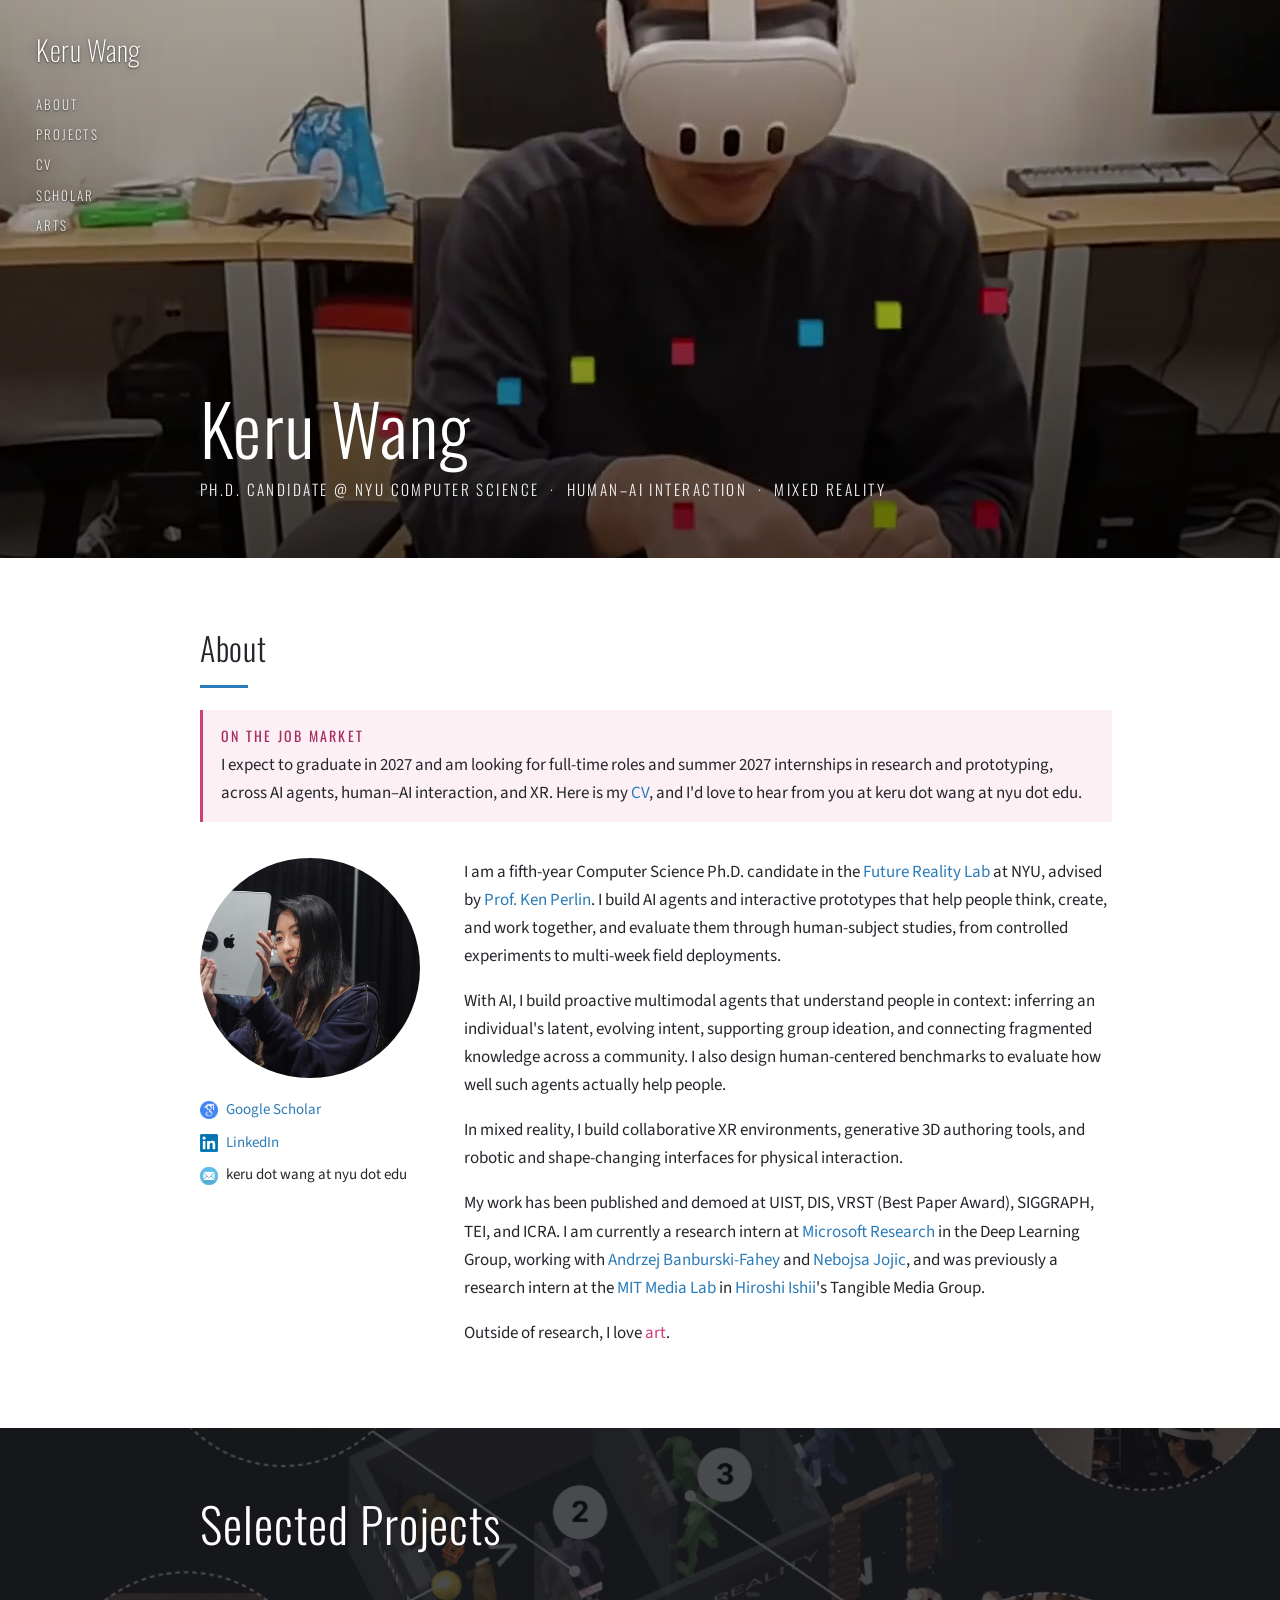
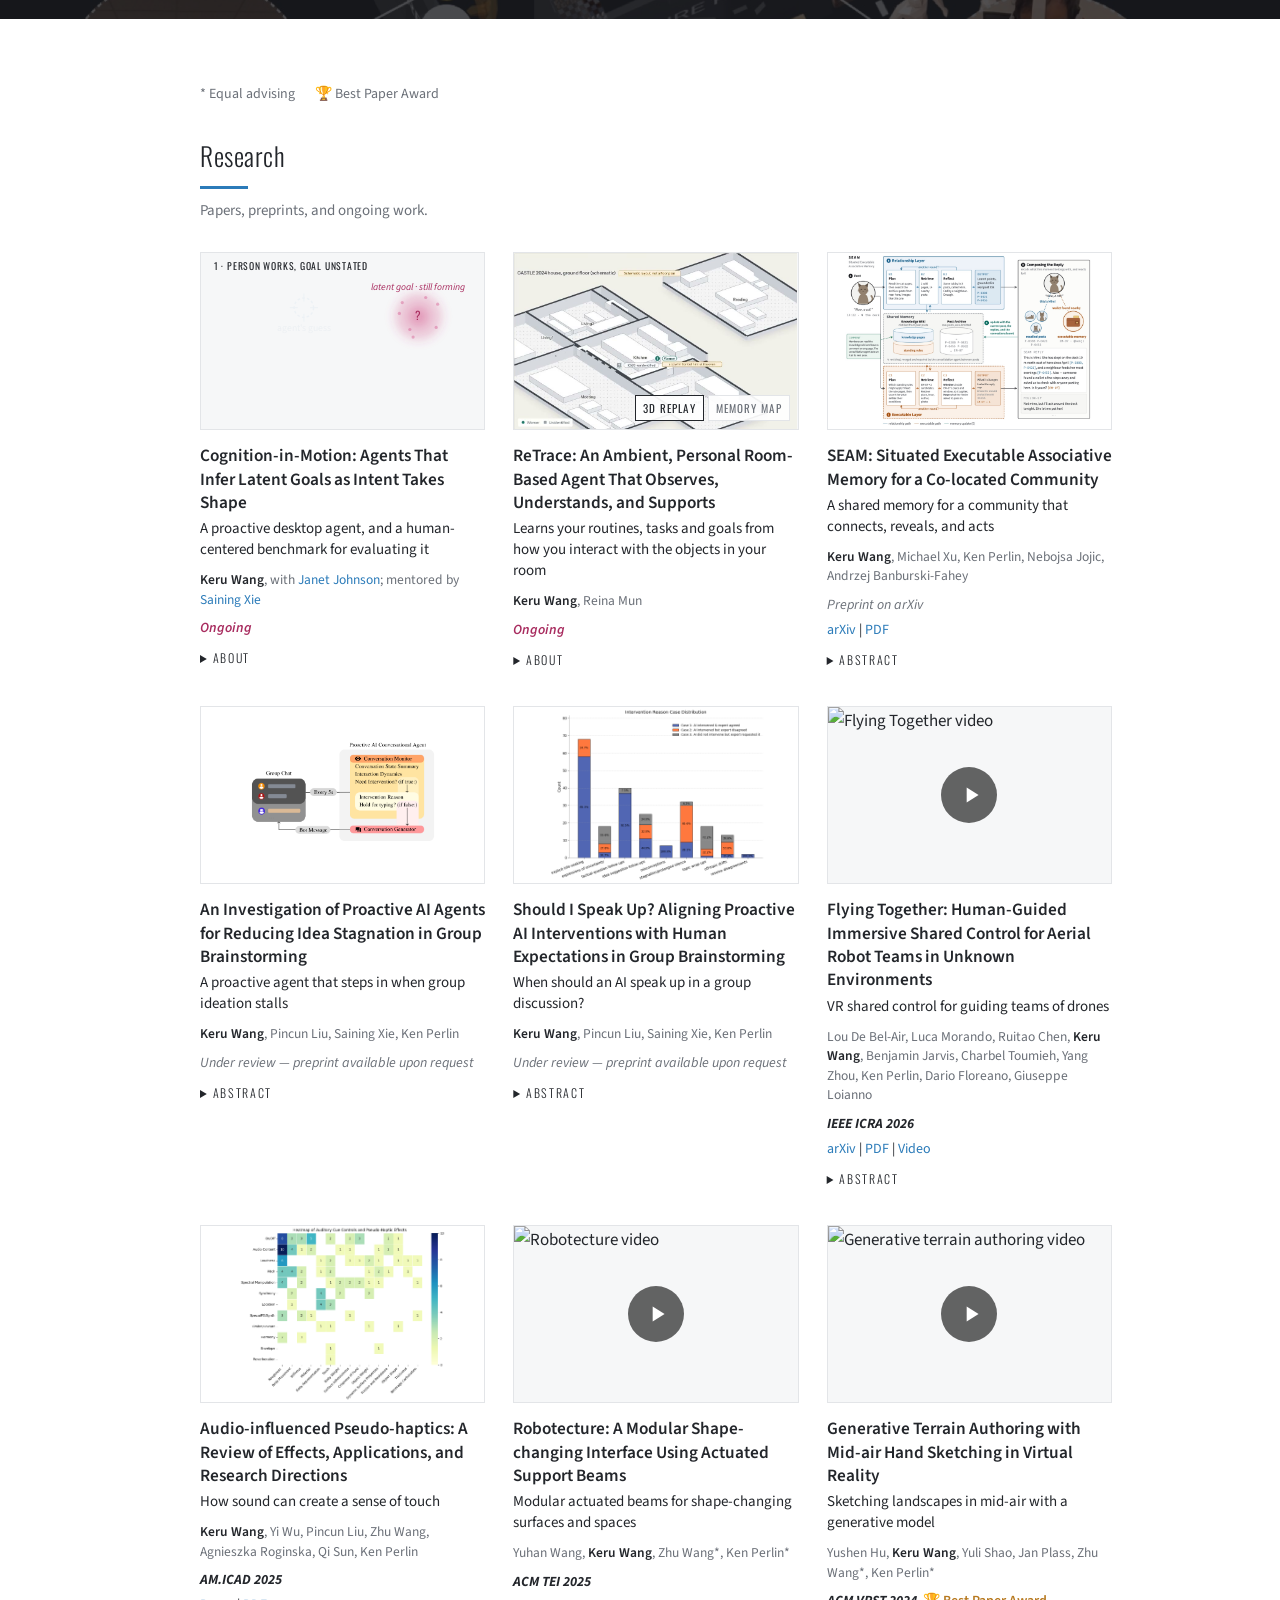
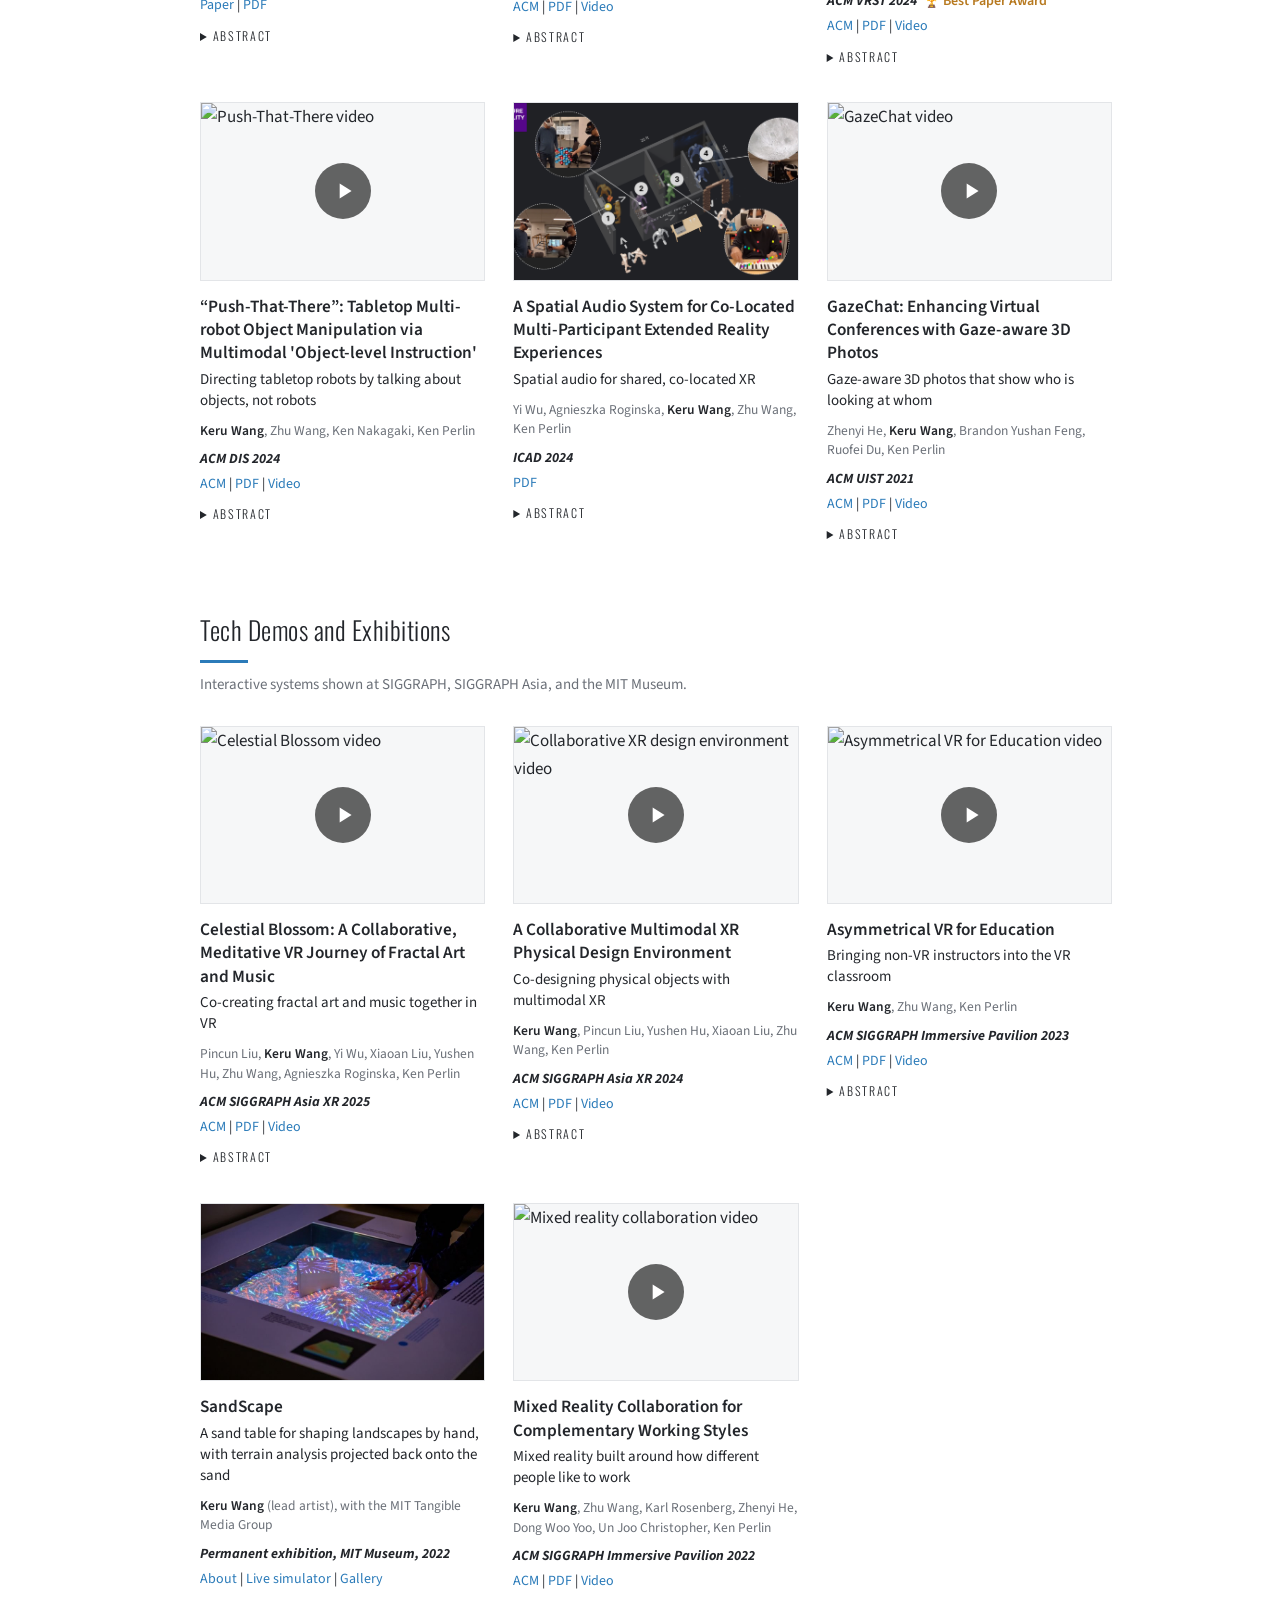
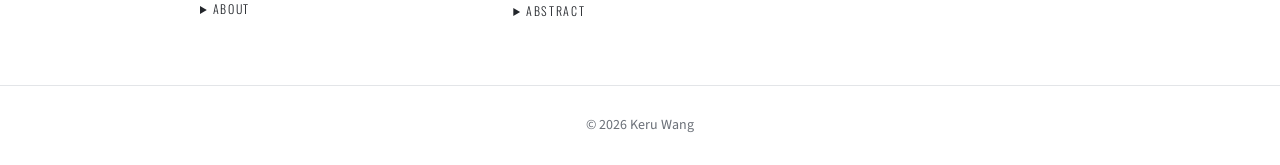
==== commit a13649fc: "Group projects into Research and Tech Demos and Exhibitions Split the project grid into two groups, " ====
--- a/index.html
+++ b/index.html
@@ -8,7 +8,7 @@
     <link rel="preconnect" href="https://fonts.googleapis.com">
     <link rel="preconnect" href="https://fonts.gstatic.com" crossorigin>
     <link href="https://fonts.googleapis.com/css2?family=Oswald:wght@200;300;400&family=Source+Sans+3:ital,wght@0,400;0,600;0,700;1,400;1,700&display=swap" rel="stylesheet">
-    <link rel="stylesheet" href="styles.css?v=27">
+    <link rel="stylesheet" href="styles.css?v=28">
 </head>
 <body>
 
@@ -16,7 +16,7 @@
         <a class="nav-name" href="#top">Keru Wang</a>
         <a href="#about">About</a>
         <a href="#projects">Projects</a>
-        <a href="pdf/CV.pdf?v=7" target="_blank">CV</a>
+        <a href="pdf/CV.pdf?v=9" target="_blank">CV</a>
         <a href="https://scholar.google.com/citations?user=-ZLfBEMAAAAJ&hl=en" target="_blank">Scholar</a>
         <a href="gallery.html">Arts</a>
     </nav>
@@ -37,7 +37,7 @@
         <h2 class="section-title">About</h2>
         <div class="job-note">
             <p class="job-label">On the job market</p>
-            <p>I expect to graduate in 2027 and am looking for full-time roles and summer 2027 internships in research and prototyping, across AI agents, human–AI interaction, and XR. Here is my <a href="pdf/CV.pdf?v=7" target="_blank">CV</a>, and I'd love to hear from you at keru dot wang at nyu dot edu.</p>
+            <p>I expect to graduate in 2027 and am looking for full-time roles and summer 2027 internships in research and prototyping, across AI agents, human–AI interaction, and XR. Here is my <a href="pdf/CV.pdf?v=9" target="_blank">CV</a>, and I'd love to hear from you at keru dot wang at nyu dot edu.</p>
         </div>
         <div class="about">
             <div>
@@ -49,8 +49,8 @@
                 </ul>
             </div>
             <div class="about-text">
-                <p>I am a fifth-year Computer Science Ph.D. candidate in the <a href="https://frl.nyu.edu/" target="_blank">Future Reality Lab</a> at NYU, advised by <a href="https://en.wikipedia.org/wiki/Ken_Perlin" target="_blank">Prof. Ken Perlin</a>. I study how interactive systems can help people think, create, and work together.</p>
-                <p>With AI, I build proactive multimodal agents that understand people in context: inferring an individual's latent, evolving intent, and supporting groups through creativity support and by connecting fragmented knowledge across members.</p>
+                <p>I am a fifth-year Computer Science Ph.D. candidate in the <a href="https://frl.nyu.edu/" target="_blank">Future Reality Lab</a> at NYU, advised by <a href="https://en.wikipedia.org/wiki/Ken_Perlin" target="_blank">Prof. Ken Perlin</a>. I build AI agents and interactive prototypes that help people think, create, and work together, and evaluate them through human-subject studies, from controlled experiments to multi-week field deployments.</p>
+                <p>With AI, I build proactive multimodal agents that understand people in context: inferring an individual's latent, evolving intent, supporting group ideation, and connecting fragmented knowledge across a community. I also design human-centered benchmarks to evaluate how well such agents actually help people.</p>
                 <p>In mixed reality, I build collaborative XR environments, generative 3D authoring tools, and robotic and shape-changing interfaces for physical interaction.</p>
                 <p>My work has been published and demoed at UIST, DIS, VRST (Best Paper Award), SIGGRAPH, TEI, and ICRA. I am currently a research intern at <a href="https://www.microsoft.com/en-us/research/" target="_blank">Microsoft Research</a> in the Deep Learning Group, working with <a href="https://www.microsoft.com/en-us/research/people/abanburski/" target="_blank">Andrzej Banburski-Fahey</a> and <a href="https://www.microsoft.com/en-us/research/people/jojic/" target="_blank">Nebojsa Jojic</a>, and was previously a research intern at the <a href="https://tangible.media.mit.edu/" target="_blank">MIT Media Lab</a> in <a href="https://en.wikipedia.org/wiki/Hiroshi_Ishii_(computer_scientist)" target="_blank">Hiroshi Ishii</a>'s Tangible Media Group.</p>
                 <p>Outside of research, I love <a class="art-link" href="gallery.html">art</a>.</p>
@@ -74,6 +74,8 @@
                     (add class="media contain" to show the whole figure instead of cropping)
             Video:  <div class="media" data-youtube="VIDEO_ID"><img src="https://i.ytimg.com/vi/VIDEO_ID/hqdefault.jpg" alt="..."><button aria-label="Play video"></button></div>
         -->
+        <h2 class="section-title group-title" id="research">Research</h2>
+        <p class="group-note">Papers, preprints, and ongoing work.</p>
         <div class="grid">
 
             <article class="card">
@@ -162,6 +164,90 @@
             </article>
 
             <article class="card">
+                <a class="media contain" href="pdf/Audio_Pseudo_haptics_Survey.pdf" target="_blank"><img src="image/audio-pseudo-haptics-heat-map.png" alt="Heat map of audio-influenced pseudo-haptics research" loading="lazy"></a>
+                <h3><a href="pdf/Audio_Pseudo_haptics_Survey.pdf" target="_blank">Audio-influenced Pseudo-haptics: A Review of Effects, Applications, and Research Directions</a></h3>
+                <p class="subtitle">How sound can create a sense of touch</p>
+                <p class="authors"><b>Keru Wang</b>, Yi Wu, Pincun Liu, Zhu Wang, Agnieszka Roginska, Qi Sun, Ken Perlin</p>
+                <p class="venue">AM.ICAD 2025</p>
+                <p class="links"><a href="https://www.researchgate.net/profile/Keru-Wang-3/publication/393882712_AUDIO-INFLUENCED_PSEUDO-HAPTICS_A_REVIEW_OF_EFFECTS_APPLICATIONS_AND_RESEARCH_DIRECTIONS/links/687e8ddb1a77b36b5b046f97/AUDIO-INFLUENCED-PSEUDO-HAPTICS-A-REVIEW-OF-EFFECTS-APPLICATIONS-AND-RESEARCH-DIRECTIONS.pdf" target="_blank">Paper</a> | <a href="pdf/Audio_Pseudo_haptics_Survey.pdf" target="_blank">PDF</a></p>
+                <details>
+                    <summary>Abstract</summary>
+                    <p>This survey explores how auditory cues can evoke pseudo-haptic sensations, offering a cost-effective alternative to traditional haptic devices. We review existing research on audio-influenced pseudo-haptics, summarize mappings between sound and touch perception, and outline future opportunities for creating more immersive and accessible interactive systems.</p>
+                </details>
+            </article>
+
+            <article class="card">
+                <div class="media" data-youtube="UfQBq2Kwe2Q"><img src="https://i.ytimg.com/vi/UfQBq2Kwe2Q/hqdefault.jpg" alt="Robotecture video" loading="lazy"><button aria-label="Play Robotecture video"></button></div>
+                <h3><a href="pdf/RoboTerrain.pdf" target="_blank">Robotecture: A Modular Shape-changing Interface Using Actuated Support Beams</a></h3>
+                <p class="subtitle">Modular actuated beams for shape-changing surfaces and spaces</p>
+                <p class="authors">Yuhan Wang, <b>Keru Wang</b>, Zhu Wang*, Ken Perlin*</p>
+                <p class="venue">ACM TEI 2025</p>
+                <p class="links"><a href="https://dl.acm.org/doi/abs/10.1145/3689050.3704925" target="_blank">ACM</a> | <a href="pdf/RoboTerrain.pdf" target="_blank">PDF</a> | <a href="https://www.youtube.com/watch?v=UfQBq2Kwe2Q" target="_blank">Video</a></p>
+                <details>
+                    <summary>Abstract</summary>
+                    <p>Robotecture is a scalable, cost-efficient shape-changing system using modular actuated beams to create dynamic surfaces and enclosures. Its flexible, space-efficient design enables applications ranging from tabletop displays and smart storage systems to smart architecture.</p>
+                </details>
+            </article>
+
+            <article class="card">
+                <div class="media" data-youtube="oAmVAYb8cIA"><img src="https://i.ytimg.com/vi/oAmVAYb8cIA/hqdefault.jpg" alt="Generative terrain authoring video" loading="lazy"><button aria-label="Play generative terrain authoring video"></button></div>
+                <h3><a href="pdf/terrainVR.pdf" target="_blank">Generative Terrain Authoring with Mid-air Hand Sketching in Virtual Reality</a></h3>
+                <p class="subtitle">Sketching landscapes in mid-air with a generative model</p>
+                <p class="authors">Yushen Hu, <b>Keru Wang</b>, Yuli Shao, Jan Plass, Zhu Wang*, Ken Perlin*</p>
+                <p class="venue">ACM VRST 2024 &nbsp;<span class="award">🏆 Best Paper Award</span></p>
+                <p class="links"><a href="https://dl.acm.org/doi/10.1145/3641825.3687736" target="_blank">ACM</a> | <a href="pdf/terrainVR.pdf" target="_blank">PDF</a> | <a href="https://www.youtube.com/watch?v=oAmVAYb8cIA" target="_blank">Video</a></p>
+                <details>
+                    <summary>Abstract</summary>
+                    <p>We present a VR-based terrain generation system that uses hand gestures and a generative model for fast landscape prototyping. Users draw and modify mid-air strokes to outline shapes, and a Conditional GAN, trained on real terrains' height maps, generates realistic landscapes blending user input with training features.</p>
+                </details>
+            </article>
+
+            <article class="card">
+                <div class="media" data-youtube="L0QmnD0Gl48"><img src="https://i.ytimg.com/vi/L0QmnD0Gl48/hqdefault.jpg" alt="Push-That-There video" loading="lazy"><button aria-label="Play Push-That-There video"></button></div>
+                <h3><a href="pdf/push-that-there.pdf" target="_blank">“Push-That-There”: Tabletop Multi-robot Object Manipulation via Multimodal 'Object-level Instruction'</a></h3>
+                <p class="subtitle">Directing tabletop robots by talking about objects, not robots</p>
+                <p class="authors"><b>Keru Wang</b>, Zhu Wang, Ken Nakagaki, Ken Perlin</p>
+                <p class="venue">ACM DIS 2024</p>
+                <p class="links"><a href="https://dl.acm.org/doi/abs/10.1145/3643834.3661542" target="_blank">ACM</a> | <a href="pdf/push-that-there.pdf" target="_blank">PDF</a> | <a href="https://www.youtube.com/watch?v=L0QmnD0Gl48" target="_blank">Video</a></p>
+                <details>
+                    <summary>Abstract</summary>
+                    <p>The system lets users intuitively use <i>'object-level' instructions</i> to control a multi-robot setup to manipulate tabletop objects via gestures, GUI, tangible inputs, and speech. Robots collectively execute commands through a generalizable algorithm, enabling high-level, object-focused multimodal interactions.</p>
+                </details>
+            </article>
+
+            <article class="card">
+                <a class="media" href="https://icad2024.icad.org/wp-content/uploads/2024/06/ICAD_2024_paper_28.pdf" target="_blank"><img src="image/gallery_setup.png" alt="Co-located XR gallery setup" loading="lazy"></a>
+                <h3><a href="https://icad2024.icad.org/wp-content/uploads/2024/06/ICAD_2024_paper_28.pdf" target="_blank">A Spatial Audio System for Co-Located Multi-Participant Extended Reality Experiences</a></h3>
+                <p class="subtitle">Spatial audio for shared, co-located XR</p>
+                <p class="authors">Yi Wu, Agnieszka Roginska, <b>Keru Wang</b>, Zhu Wang, Ken Perlin</p>
+                <p class="venue">ICAD 2024</p>
+                <p class="links"><a href="https://icad2024.icad.org/wp-content/uploads/2024/06/ICAD_2024_paper_28.pdf" target="_blank">PDF</a></p>
+                <details>
+                    <summary>Abstract</summary>
+                    <p>This paper presents the ongoing development of a spatial audio system for co-located, multi-participant, extended reality (CMXR) experiences. By integrating spatial audio and informative auditory displays, the system can enhance the sense of immersion and presence among participants and facilitate collaboration.</p>
+                </details>
+            </article>
+
+            <article class="card">
+                <div class="media" data-youtube="6cyPh9jM6vQ"><img src="https://i.ytimg.com/vi/6cyPh9jM6vQ/hqdefault.jpg" alt="GazeChat video" loading="lazy"><button aria-label="Play GazeChat video"></button></div>
+                <h3><a href="pdf/gazeChat.pdf" target="_blank">GazeChat: Enhancing Virtual Conferences with Gaze-aware 3D Photos</a></h3>
+                <p class="subtitle">Gaze-aware 3D photos that show who is looking at whom</p>
+                <p class="authors">Zhenyi He, <b>Keru Wang</b>, Brandon Yushan Feng, Ruofei Du, Ken Perlin</p>
+                <p class="venue">ACM UIST 2021</p>
+                <p class="links"><a href="https://dl.acm.org/doi/10.1145/3472749.3474785" target="_blank">ACM</a> | <a href="pdf/gazeChat.pdf" target="_blank">PDF</a> | <a href="https://www.youtube.com/watch?v=6cyPh9jM6vQ" target="_blank">Video</a></p>
+                <details>
+                    <summary>Abstract</summary>
+                    <p>GazeChat is a remote conferencing system that uses gaze-aware 3D profile photos to enrich online conversations. Through webcam-based gaze tracking and neural rendering, GazeChat redirects participants' gaze to accurately reflect who they’re looking at, enhancing communication and engagement.</p>
+                </details>
+            </article>
+
+        </div>
+
+        <h2 class="section-title group-title" id="demos">Tech Demos and Exhibitions</h2>
+        <p class="group-note">Interactive systems shown at SIGGRAPH, SIGGRAPH Asia, and the MIT Museum.</p>
+        <div class="grid">
+
+            <article class="card">
                 <div class="media" data-youtube="jS4reLJ7Lt0"><img src="https://i.ytimg.com/vi/jS4reLJ7Lt0/hqdefault.jpg" alt="Celestial Blossom video" loading="lazy"><button aria-label="Play Celestial Blossom video"></button></div>
                 <h3><a href="pdf/celestial-blossom.pdf" target="_blank">Celestial Blossom: A Collaborative, Meditative VR Journey of Fractal Art and Music</a></h3>
                 <p class="subtitle">Co-creating fractal art and music together in VR</p>
@@ -175,45 +261,6 @@
             </article>
 
             <article class="card">
-                <a class="media contain" href="pdf/Audio_Pseudo_haptics_Survey.pdf" target="_blank"><img src="image/audio-pseudo-haptics-heat-map.png" alt="Heat map of audio-influenced pseudo-haptics research" loading="lazy"></a>
-                <h3><a href="pdf/Audio_Pseudo_haptics_Survey.pdf" target="_blank">Audio-influenced Pseudo-haptics: A Review of Effects, Applications, and Research Directions</a></h3>
-                <p class="subtitle">How sound can create a sense of touch</p>
-                <p class="authors"><b>Keru Wang</b>, Yi Wu, Pincun Liu, Zhu Wang, Agnieszka Roginska, Qi Sun, Ken Perlin</p>
-                <p class="venue">AM.ICAD 2025</p>
-                <p class="links"><a href="https://www.researchgate.net/profile/Keru-Wang-3/publication/393882712_AUDIO-INFLUENCED_PSEUDO-HAPTICS_A_REVIEW_OF_EFFECTS_APPLICATIONS_AND_RESEARCH_DIRECTIONS/links/687e8ddb1a77b36b5b046f97/AUDIO-INFLUENCED-PSEUDO-HAPTICS-A-REVIEW-OF-EFFECTS-APPLICATIONS-AND-RESEARCH-DIRECTIONS.pdf" target="_blank">Paper</a> | <a href="pdf/Audio_Pseudo_haptics_Survey.pdf" target="_blank">PDF</a></p>
-                <details>
-                    <summary>Abstract</summary>
-                    <p>This survey explores how auditory cues can evoke pseudo-haptic sensations, offering a cost-effective alternative to traditional haptic devices. We review existing research on audio-influenced pseudo-haptics, summarize mappings between sound and touch perception, and outline future opportunities for creating more immersive and accessible interactive systems.</p>
-                </details>
-            </article>
-
-            <article class="card">
-                <div class="media" data-youtube="UfQBq2Kwe2Q"><img src="https://i.ytimg.com/vi/UfQBq2Kwe2Q/hqdefault.jpg" alt="Robotecture video" loading="lazy"><button aria-label="Play Robotecture video"></button></div>
-                <h3><a href="pdf/RoboTerrain.pdf" target="_blank">Robotecture: A Modular Shape-changing Interface Using Actuated Support Beams</a></h3>
-                <p class="subtitle">Modular actuated beams for shape-changing surfaces and spaces</p>
-                <p class="authors">Yuhan Wang, <b>Keru Wang</b>, Zhu Wang*, Ken Perlin*</p>
-                <p class="venue">ACM TEI 2025</p>
-                <p class="links"><a href="https://dl.acm.org/doi/abs/10.1145/3689050.3704925" target="_blank">ACM</a> | <a href="pdf/RoboTerrain.pdf" target="_blank">PDF</a> | <a href="https://www.youtube.com/watch?v=UfQBq2Kwe2Q" target="_blank">Video</a></p>
-                <details>
-                    <summary>Abstract</summary>
-                    <p>Robotecture is a scalable, cost-efficient shape-changing system using modular actuated beams to create dynamic surfaces and enclosures. Its flexible, space-efficient design enables applications ranging from tabletop displays and smart storage systems to smart architecture.</p>
-                </details>
-            </article>
-
-            <article class="card">
-                <div class="media" data-youtube="oAmVAYb8cIA"><img src="https://i.ytimg.com/vi/oAmVAYb8cIA/hqdefault.jpg" alt="Generative terrain authoring video" loading="lazy"><button aria-label="Play generative terrain authoring video"></button></div>
-                <h3><a href="pdf/terrainVR.pdf" target="_blank">Generative Terrain Authoring with Mid-air Hand Sketching in Virtual Reality</a></h3>
-                <p class="subtitle">Sketching landscapes in mid-air with a generative model</p>
-                <p class="authors">Yushen Hu, <b>Keru Wang</b>, Yuli Shao, Jan Plass, Zhu Wang*, Ken Perlin*</p>
-                <p class="venue">ACM VRST 2024 &nbsp;<span class="award">🏆 Best Paper Award</span></p>
-                <p class="links"><a href="https://dl.acm.org/doi/10.1145/3641825.3687736" target="_blank">ACM</a> | <a href="pdf/terrainVR.pdf" target="_blank">PDF</a> | <a href="https://www.youtube.com/watch?v=oAmVAYb8cIA" target="_blank">Video</a></p>
-                <details>
-                    <summary>Abstract</summary>
-                    <p>We present a VR-based terrain generation system that uses hand gestures and a generative model for fast landscape prototyping. Users draw and modify mid-air strokes to outline shapes, and a Conditional GAN, trained on real terrains' height maps, generates realistic landscapes blending user input with training features.</p>
-                </details>
-            </article>
-
-            <article class="card">
                 <div class="media" data-youtube="EjPgJE8A_fE"><img src="https://i.ytimg.com/vi/EjPgJE8A_fE/hqdefault.jpg" alt="Collaborative XR design environment video" loading="lazy"><button aria-label="Play collaborative XR design environment video"></button></div>
                 <h3><a href="pdf/a-collaborative-multimodal-mr-physical-design-environment.pdf" target="_blank">A Collaborative Multimodal XR Physical Design Environment</a></h3>
                 <p class="subtitle">Co-designing physical objects with multimodal XR</p>
@@ -227,32 +274,6 @@
             </article>
 
             <article class="card">
-                <div class="media" data-youtube="L0QmnD0Gl48"><img src="https://i.ytimg.com/vi/L0QmnD0Gl48/hqdefault.jpg" alt="Push-That-There video" loading="lazy"><button aria-label="Play Push-That-There video"></button></div>
-                <h3><a href="pdf/push-that-there.pdf" target="_blank">“Push-That-There”: Tabletop Multi-robot Object Manipulation via Multimodal 'Object-level Instruction'</a></h3>
-                <p class="subtitle">Directing tabletop robots by talking about objects, not robots</p>
-                <p class="authors"><b>Keru Wang</b>, Zhu Wang, Ken Nakagaki, Ken Perlin</p>
-                <p class="venue">ACM DIS 2024</p>
-                <p class="links"><a href="https://dl.acm.org/doi/abs/10.1145/3643834.3661542" target="_blank">ACM</a> | <a href="pdf/push-that-there.pdf" target="_blank">PDF</a> | <a href="https://www.youtube.com/watch?v=L0QmnD0Gl48" target="_blank">Video</a></p>
-                <details>
-                    <summary>Abstract</summary>
-                    <p>The system lets users intuitively use <i>'object-level' instructions</i> to control a multi-robot setup to manipulate tabletop objects via gestures, GUI, tangible inputs, and speech. Robots collectively execute commands through a generalizable algorithm, enabling high-level, object-focused multimodal interactions.</p>
-                </details>
-            </article>
-
-            <article class="card">
-                <a class="media" href="https://icad2024.icad.org/wp-content/uploads/2024/06/ICAD_2024_paper_28.pdf" target="_blank"><img src="image/gallery_setup.png" alt="Co-located XR gallery setup" loading="lazy"></a>
-                <h3><a href="https://icad2024.icad.org/wp-content/uploads/2024/06/ICAD_2024_paper_28.pdf" target="_blank">A Spatial Audio System for Co-Located Multi-Participant Extended Reality Experiences</a></h3>
-                <p class="subtitle">Spatial audio for shared, co-located XR</p>
-                <p class="authors">Yi Wu, Agnieszka Roginska, <b>Keru Wang</b>, Zhu Wang, Ken Perlin</p>
-                <p class="venue">ICAD 2024</p>
-                <p class="links"><a href="https://icad2024.icad.org/wp-content/uploads/2024/06/ICAD_2024_paper_28.pdf" target="_blank">PDF</a></p>
-                <details>
-                    <summary>Abstract</summary>
-                    <p>This paper presents the ongoing development of a spatial audio system for co-located, multi-participant, extended reality (CMXR) experiences. By integrating spatial audio and informative auditory displays, the system can enhance the sense of immersion and presence among participants and facilitate collaboration.</p>
-                </details>
-            </article>
-
-            <article class="card">
                 <div class="media" data-youtube="269bo-XhcDg"><img src="https://i.ytimg.com/vi/269bo-XhcDg/hqdefault.jpg" alt="Asymmetrical VR for Education video" loading="lazy"><button aria-label="Play Asymmetrical VR for Education video"></button></div>
                 <h3><a href="https://dl.acm.org/doi/abs/10.1145/3588027.3595600" target="_blank">Asymmetrical VR for Education</a></h3>
                 <p class="subtitle">Bringing non-VR instructors into the VR classroom</p>
@@ -266,6 +287,19 @@
             </article>
 
             <article class="card">
+                <div class="media"><img src="gallery/sandscape/museum-hand.jpg?v=1" alt="A visitor's hand shaping the sand at the MIT Museum's SandScape table, with terrain analysis projected onto it" loading="lazy"></div>
+                <h3><a href="sandscape.html">SandScape</a></h3>
+                <p class="subtitle">A sand table for shaping landscapes by hand, with terrain analysis projected back onto the sand</p>
+                <p class="authors"><b>Keru Wang</b> (lead artist), with the MIT Tangible Media Group</p>
+                <p class="venue">Permanent exhibition, MIT Museum, 2022</p>
+                <p class="links"><a href="sandscape.html">About</a> | <a href="gallery/sandscape/sim/">Live simulator</a> | <a href="https://tangible.media.mit.edu/event/187/" target="_blank">Gallery</a></p>
+                <details>
+                    <summary>About</summary>
+                    <p>A table of sand for shaping landscapes by hand. As the sand moves, the table reads its new shape and projects an analysis of the terrain back onto it: its height, its contour lines, and where rain would run off it, while a screen beside it shows the same landscape in 3D. I led the design and development of this version, made with the MIT Tangible Media Group; it is on permanent view in the MIT Museum's Radical Atoms exhibition. The first SandScape was made in 2003 by Hiroshi Ishii's Tangible Media Group with the Senseable City Lab.</p>
+                </details>
+            </article>
+
+            <article class="card">
                 <div class="media" data-youtube="ETO5zSpzQ3g"><img src="https://i.ytimg.com/vi/ETO5zSpzQ3g/hqdefault.jpg" alt="Mixed reality collaboration video" loading="lazy"><button aria-label="Play mixed reality collaboration video"></button></div>
                 <h3><a href="https://dl.acm.org/doi/abs/10.1145/3532834.3536216" target="_blank">Mixed Reality Collaboration for Complementary Working Styles</a></h3>
                 <p class="subtitle">Mixed reality built around how different people like to work</p>
@@ -275,19 +309,6 @@
                 <details>
                     <summary>Abstract</summary>
                     <p>Our project combines immersive VR, multitouch AR, real-time volumetric capture, motion capture, robotically-actuated tangible interfaces at multiple scales, and live coding, in service of a human-centric way of collaborating.</p>
-                </details>
-            </article>
-
-            <article class="card">
-                <div class="media" data-youtube="6cyPh9jM6vQ"><img src="https://i.ytimg.com/vi/6cyPh9jM6vQ/hqdefault.jpg" alt="GazeChat video" loading="lazy"><button aria-label="Play GazeChat video"></button></div>
-                <h3><a href="pdf/gazeChat.pdf" target="_blank">GazeChat: Enhancing Virtual Conferences with Gaze-aware 3D Photos</a></h3>
-                <p class="subtitle">Gaze-aware 3D photos that show who is looking at whom</p>
-                <p class="authors">Zhenyi He, <b>Keru Wang</b>, Brandon Yushan Feng, Ruofei Du, Ken Perlin</p>
-                <p class="venue">ACM UIST 2021</p>
-                <p class="links"><a href="https://dl.acm.org/doi/10.1145/3472749.3474785" target="_blank">ACM</a> | <a href="pdf/gazeChat.pdf" target="_blank">PDF</a> | <a href="https://www.youtube.com/watch?v=6cyPh9jM6vQ" target="_blank">Video</a></p>
-                <details>
-                    <summary>Abstract</summary>
-                    <p>GazeChat is a remote conferencing system that uses gaze-aware 3D profile photos to enrich online conversations. Through webcam-based gaze tracking and neural rendering, GazeChat redirects participants' gaze to accurately reflect who they’re looking at, enhancing communication and engagement.</p>
                 </details>
             </article>
 
--- a/styles.css
+++ b/styles.css
@@ -507,3 +507,12 @@
     .profile-links { text-align: left; }
     .grid { grid-template-columns: 1fr; }
 }
+
+/* ---------- Project groups (Research / Prototypes, Demos & Exhibitions) ---------- */
+.group-title { font-size: 1.6rem; margin-top: 64px; }
+.legend + .group-title { margin-top: 0; }
+.group-note {
+    font-size: 15px;
+    color: var(--muted);
+    margin: 10px 0 28px;
+}
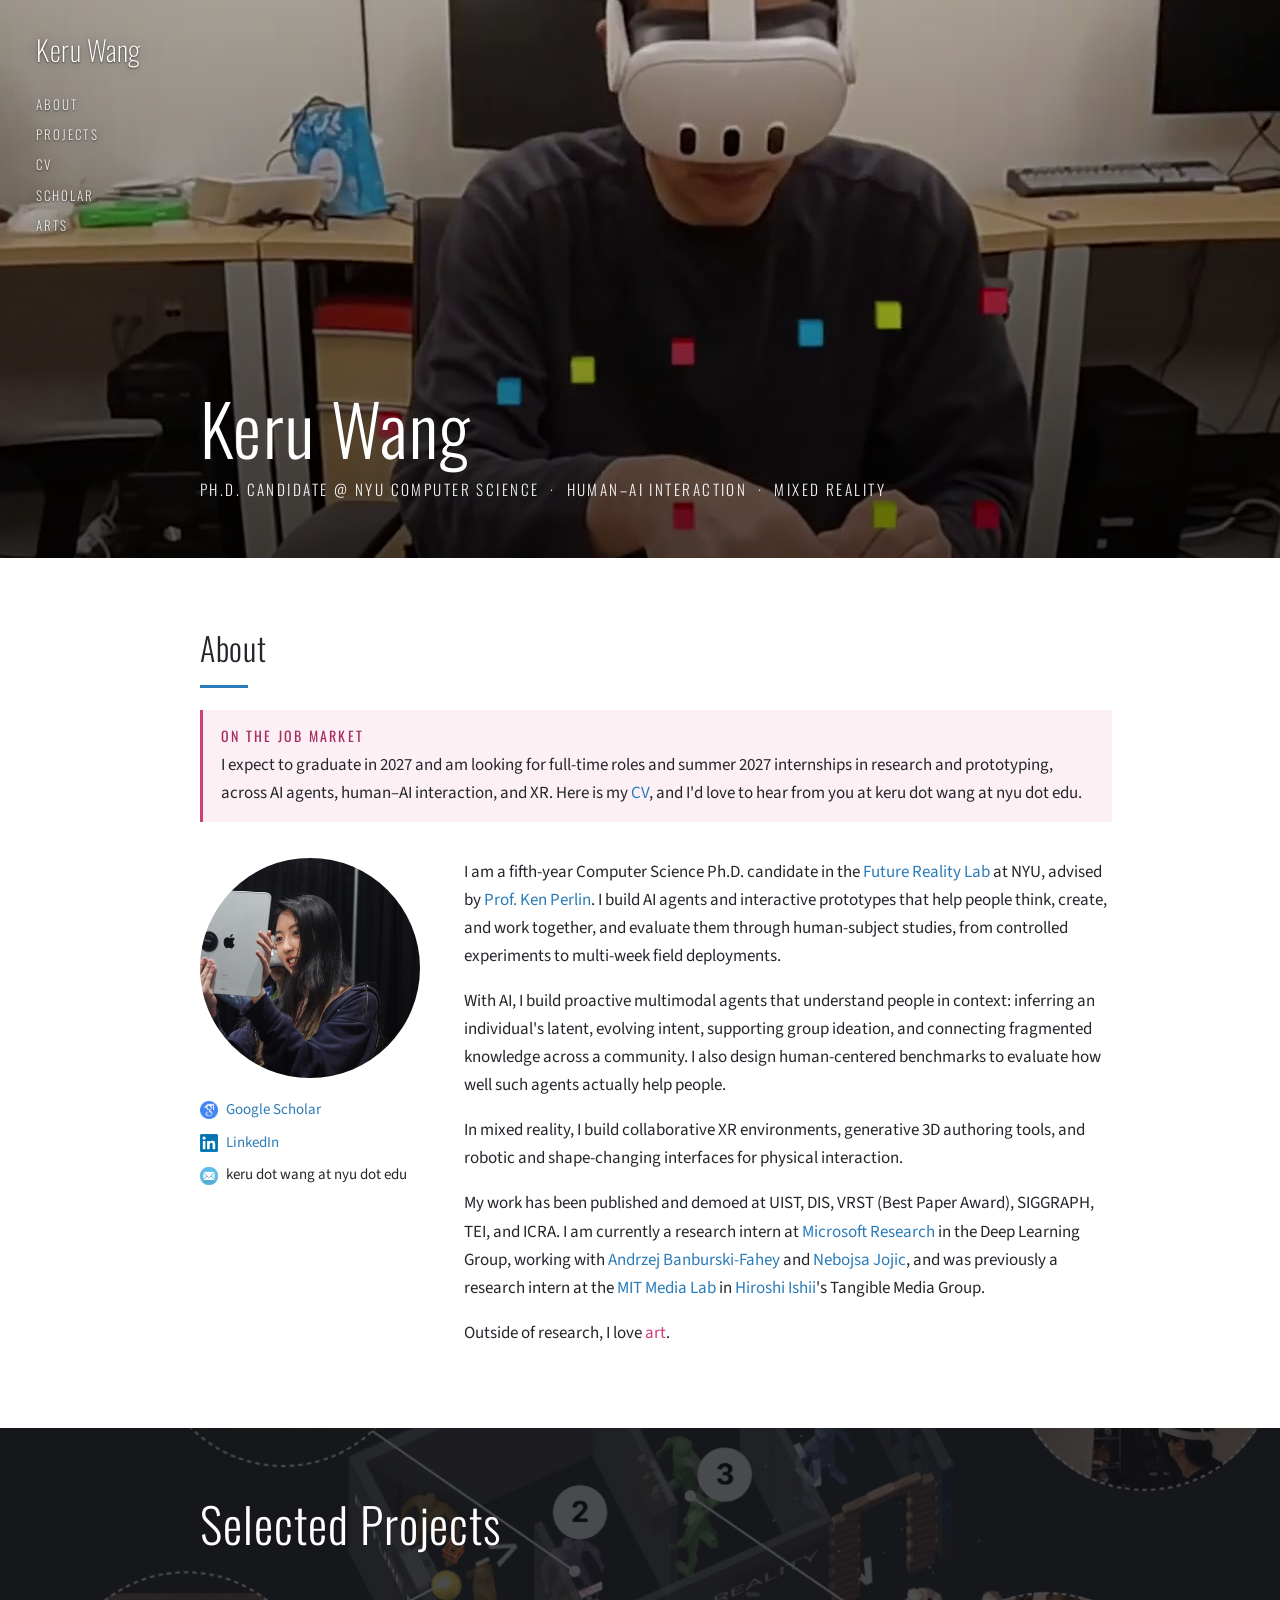
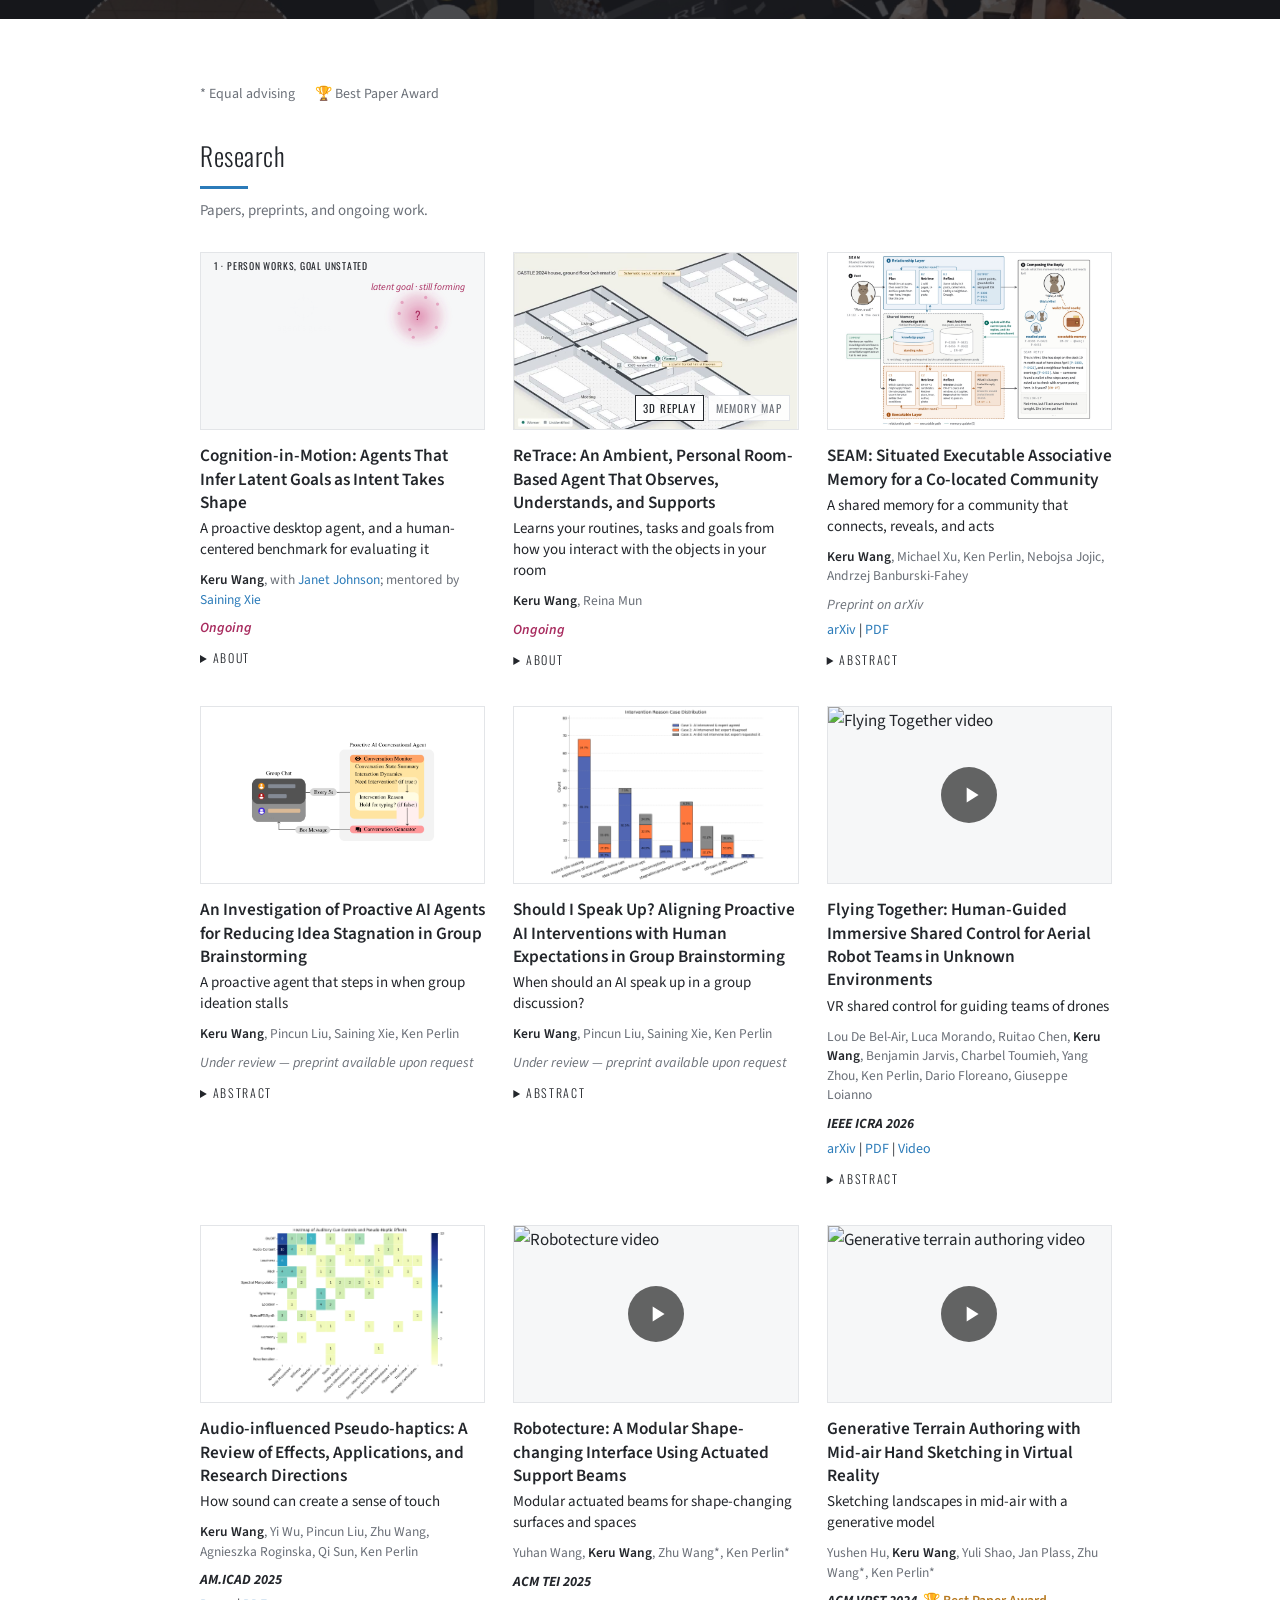
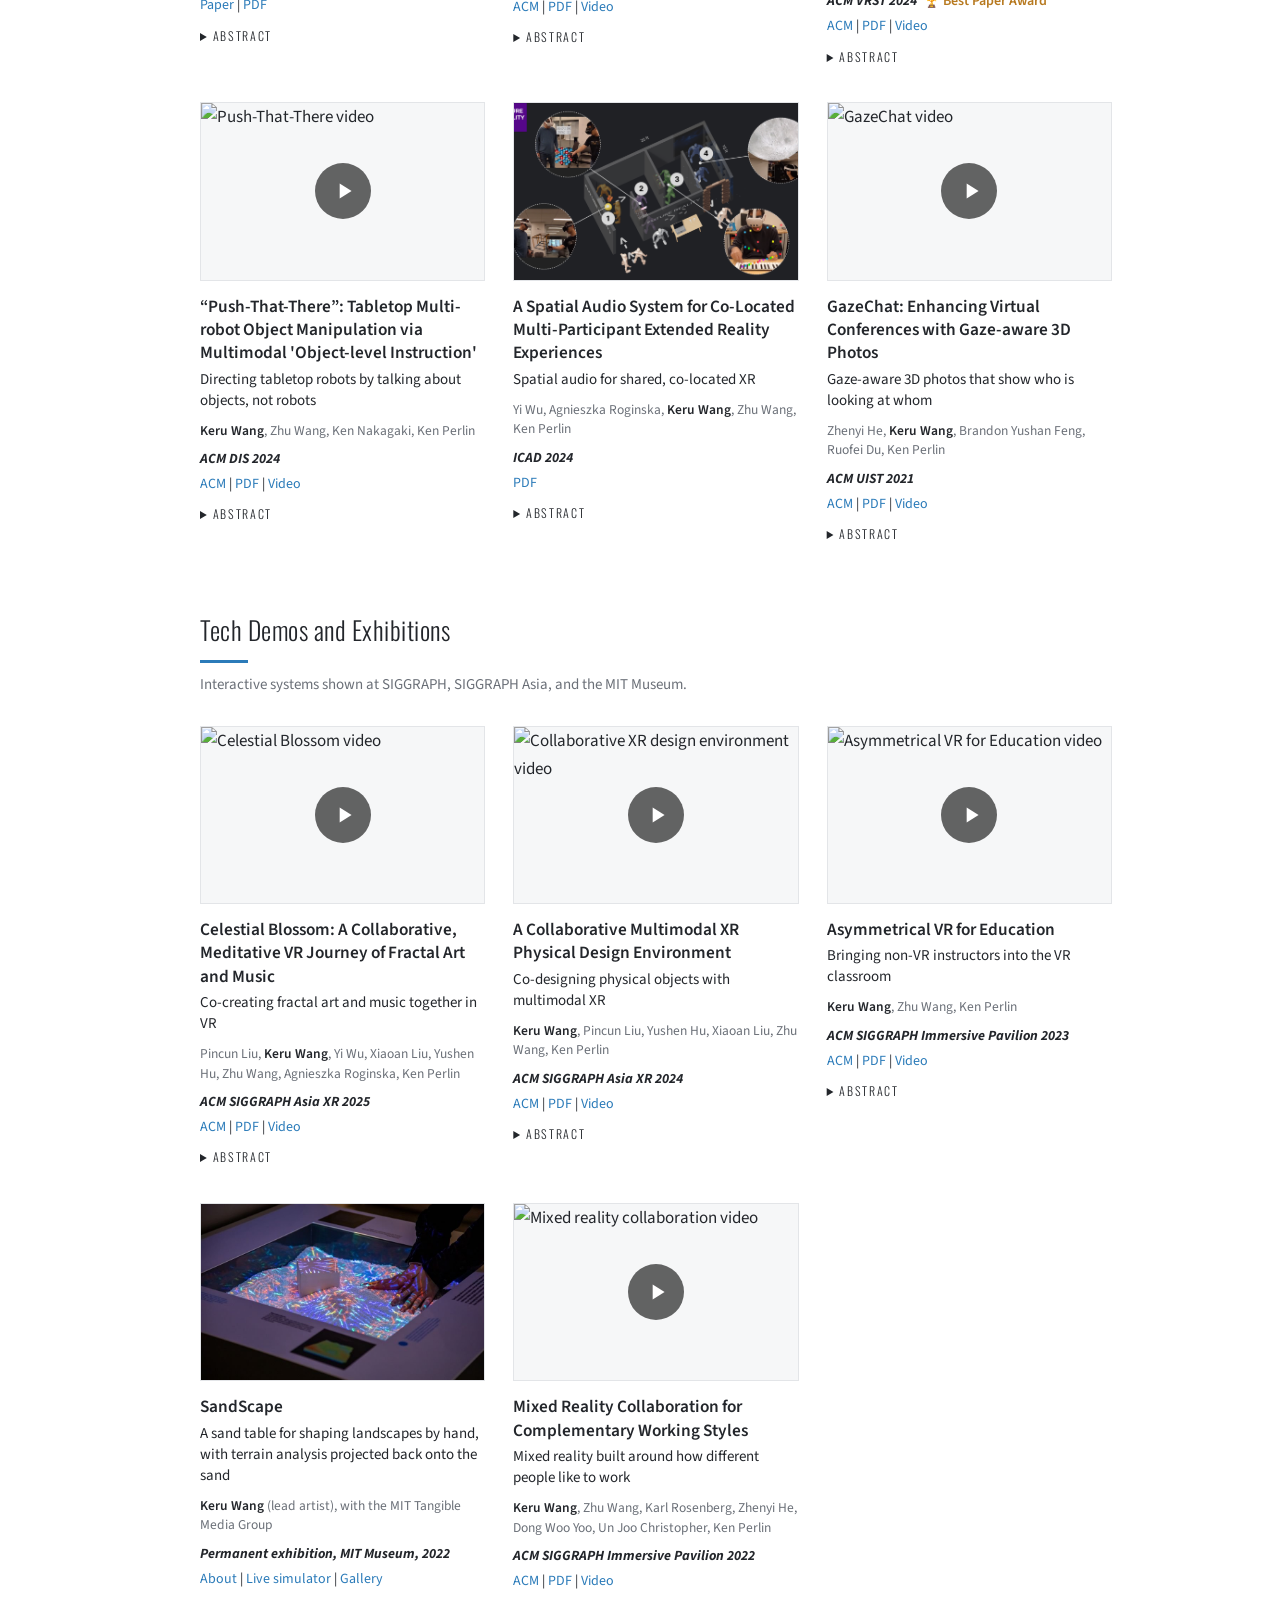
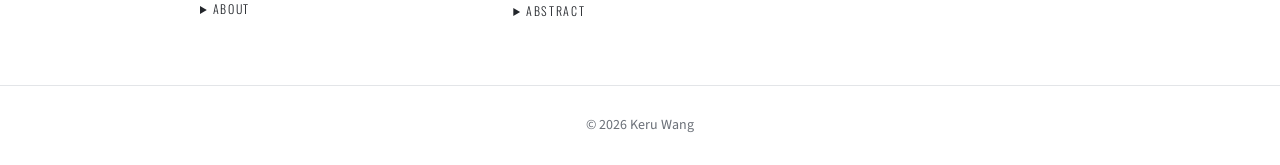
==== commit 2e70ae14: "Update CV: team skill-sharing work, 60+ students Co-Authored-By: Claude Opus 5.5 <noreply@anthropic." ====
--- a/index.html
+++ b/index.html
@@ -16,7 +16,7 @@
         <a class="nav-name" href="#top">Keru Wang</a>
         <a href="#about">About</a>
         <a href="#projects">Projects</a>
-        <a href="pdf/CV.pdf?v=9" target="_blank">CV</a>
+        <a href="pdf/CV.pdf?v=11" target="_blank">CV</a>
         <a href="https://scholar.google.com/citations?user=-ZLfBEMAAAAJ&hl=en" target="_blank">Scholar</a>
         <a href="gallery.html">Arts</a>
     </nav>
@@ -37,7 +37,7 @@
         <h2 class="section-title">About</h2>
         <div class="job-note">
             <p class="job-label">On the job market</p>
-            <p>I expect to graduate in 2027 and am looking for full-time roles and summer 2027 internships in research and prototyping, across AI agents, human–AI interaction, and XR. Here is my <a href="pdf/CV.pdf?v=9" target="_blank">CV</a>, and I'd love to hear from you at keru dot wang at nyu dot edu.</p>
+            <p>I expect to graduate in 2027 and am looking for full-time roles and summer 2027 internships in research and prototyping, across AI agents, human–AI interaction, and XR. Here is my <a href="pdf/CV.pdf?v=11" target="_blank">CV</a>, and I'd love to hear from you at keru dot wang at nyu dot edu.</p>
         </div>
         <div class="about">
             <div>
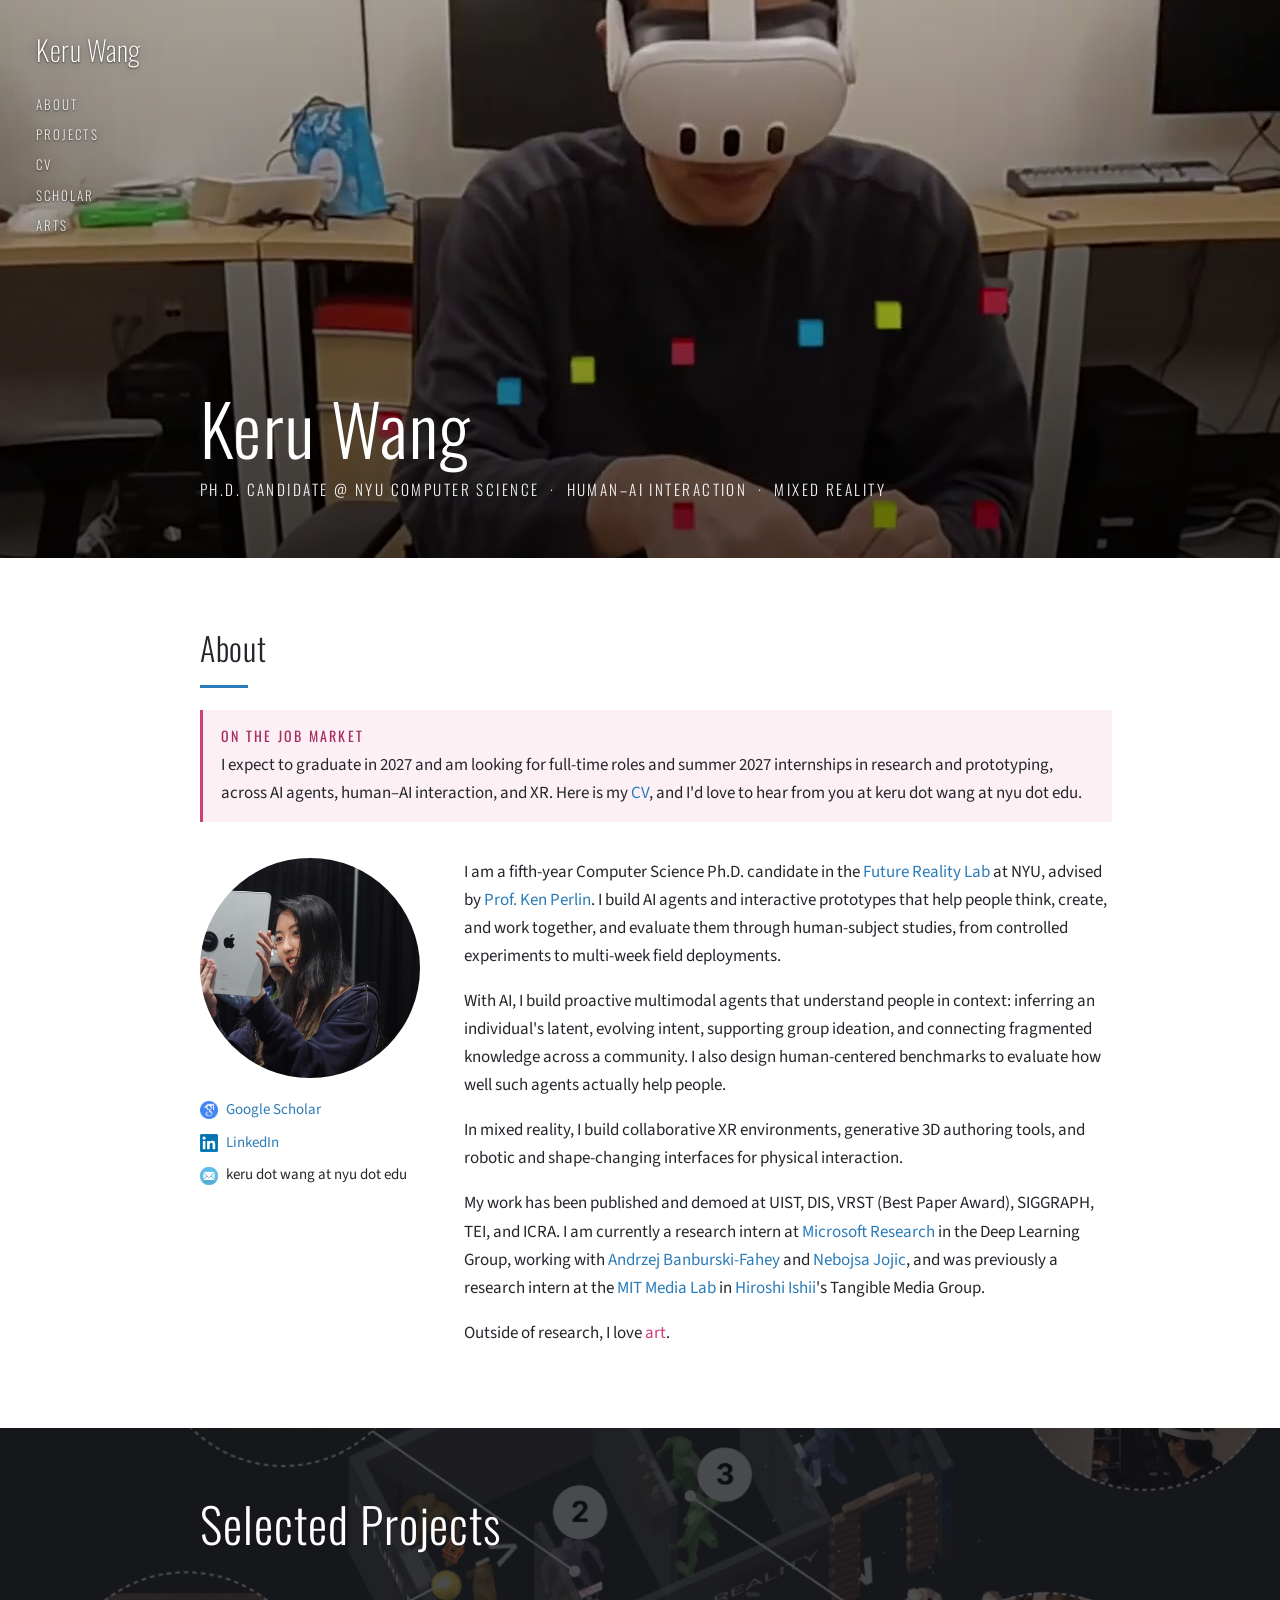
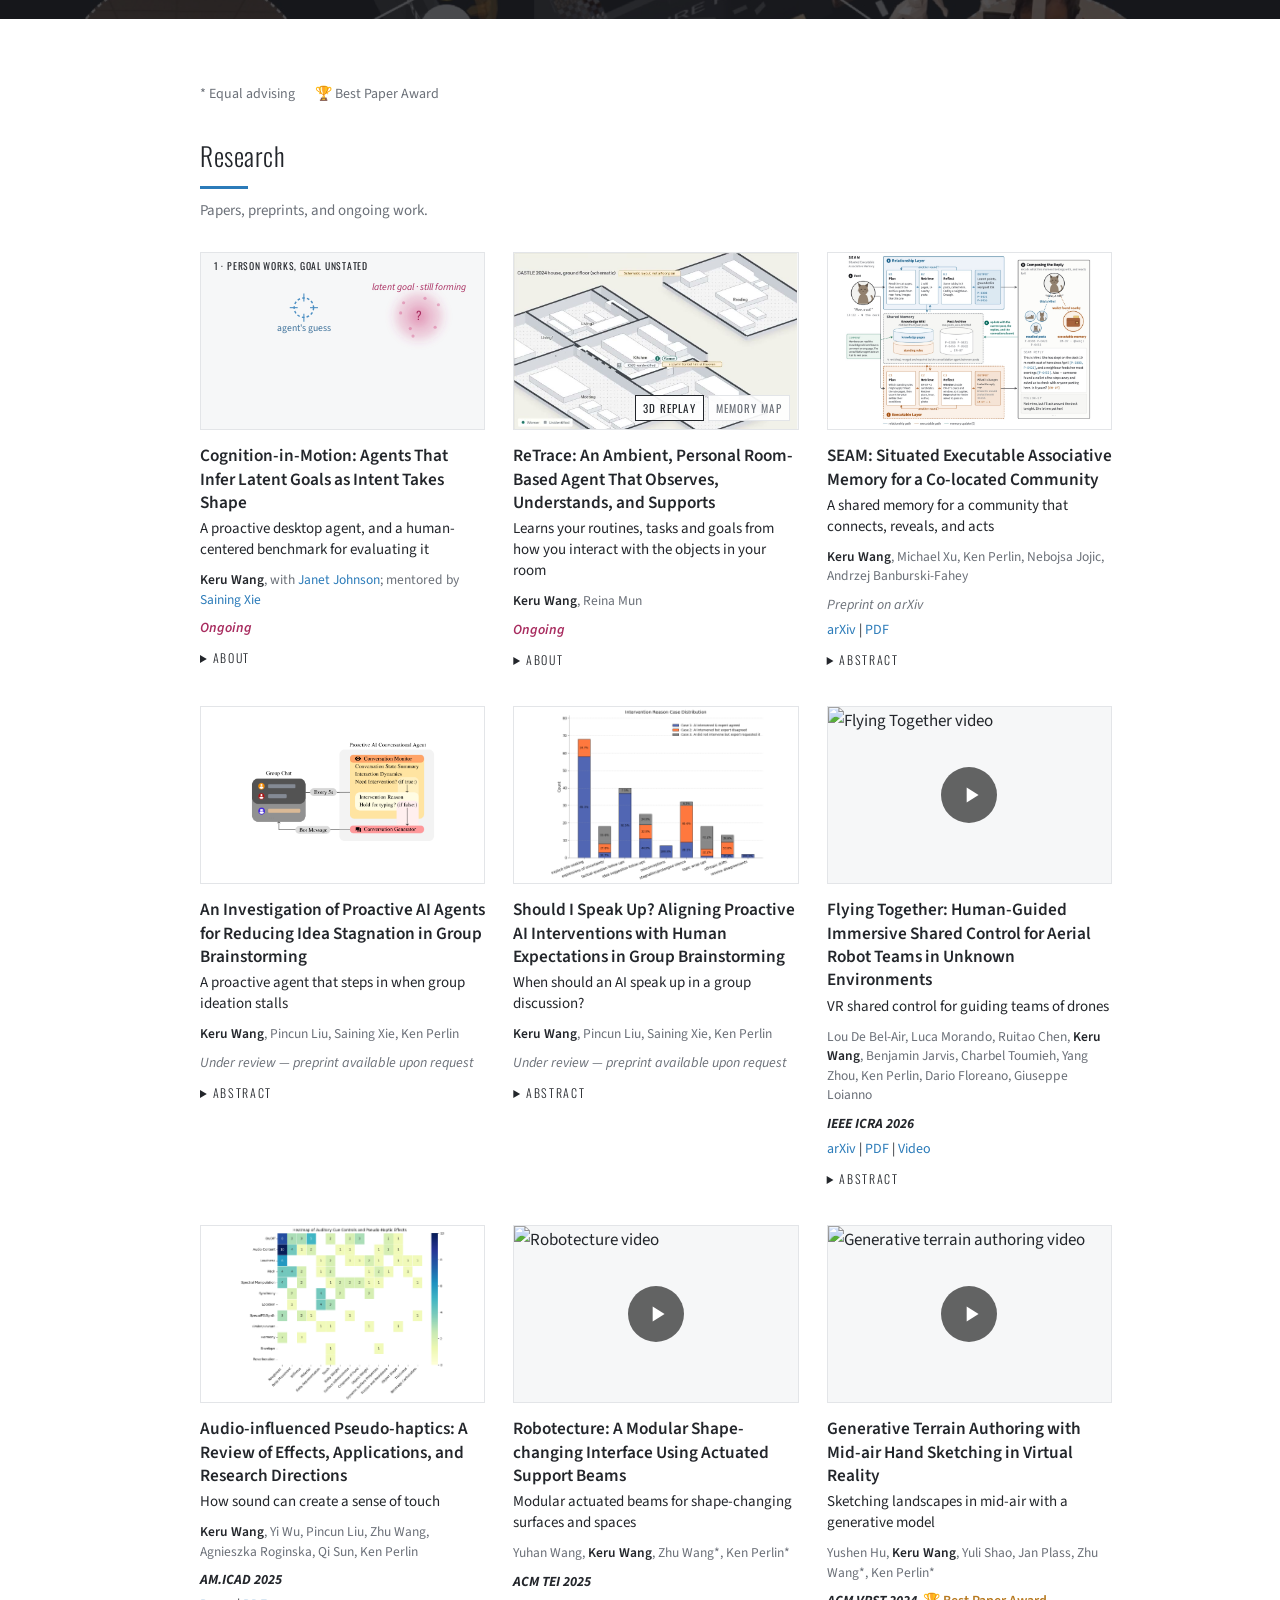
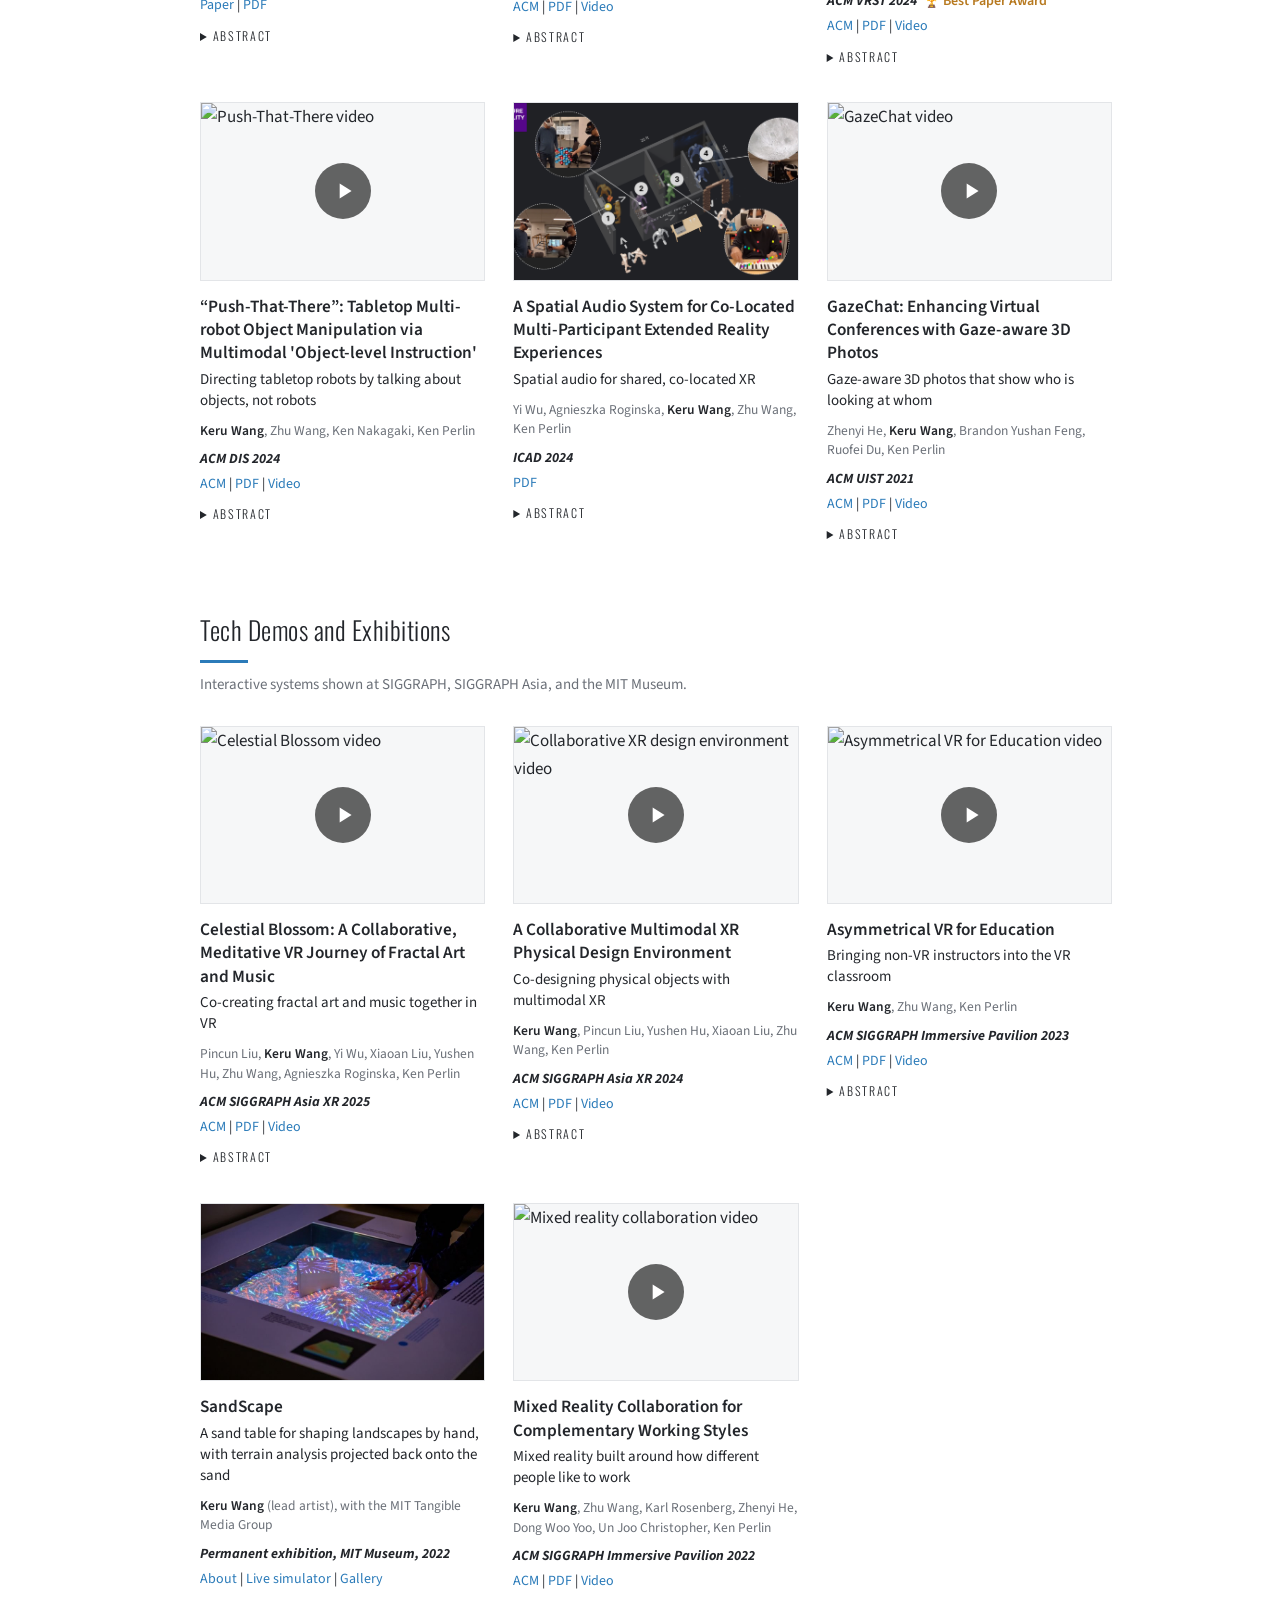
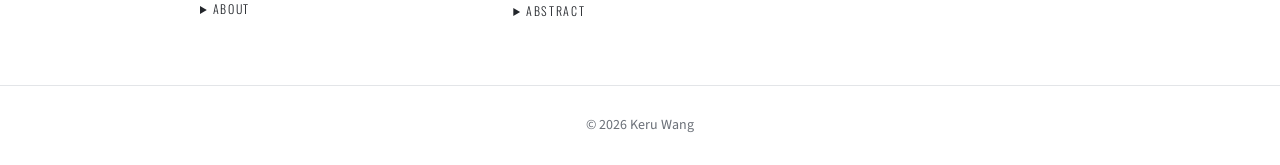
==== commit 63edda7f: "Update CV: bold summary keywords, single MSR entry Co-Authored-By: Claude Opus 5.5 <noreply@anthropi" ====
--- a/index.html
+++ b/index.html
@@ -16,7 +16,7 @@
         <a class="nav-name" href="#top">Keru Wang</a>
         <a href="#about">About</a>
         <a href="#projects">Projects</a>
-        <a href="pdf/CV.pdf?v=11" target="_blank">CV</a>
+        <a href="pdf/CV.pdf?v=12" target="_blank">CV</a>
         <a href="https://scholar.google.com/citations?user=-ZLfBEMAAAAJ&hl=en" target="_blank">Scholar</a>
         <a href="gallery.html">Arts</a>
     </nav>
@@ -37,7 +37,7 @@
         <h2 class="section-title">About</h2>
         <div class="job-note">
             <p class="job-label">On the job market</p>
-            <p>I expect to graduate in 2027 and am looking for full-time roles and summer 2027 internships in research and prototyping, across AI agents, human–AI interaction, and XR. Here is my <a href="pdf/CV.pdf?v=11" target="_blank">CV</a>, and I'd love to hear from you at keru dot wang at nyu dot edu.</p>
+            <p>I expect to graduate in 2027 and am looking for full-time roles and summer 2027 internships in research and prototyping, across AI agents, human–AI interaction, and XR. Here is my <a href="pdf/CV.pdf?v=12" target="_blank">CV</a>, and I'd love to hear from you at keru dot wang at nyu dot edu.</p>
         </div>
         <div class="about">
             <div>
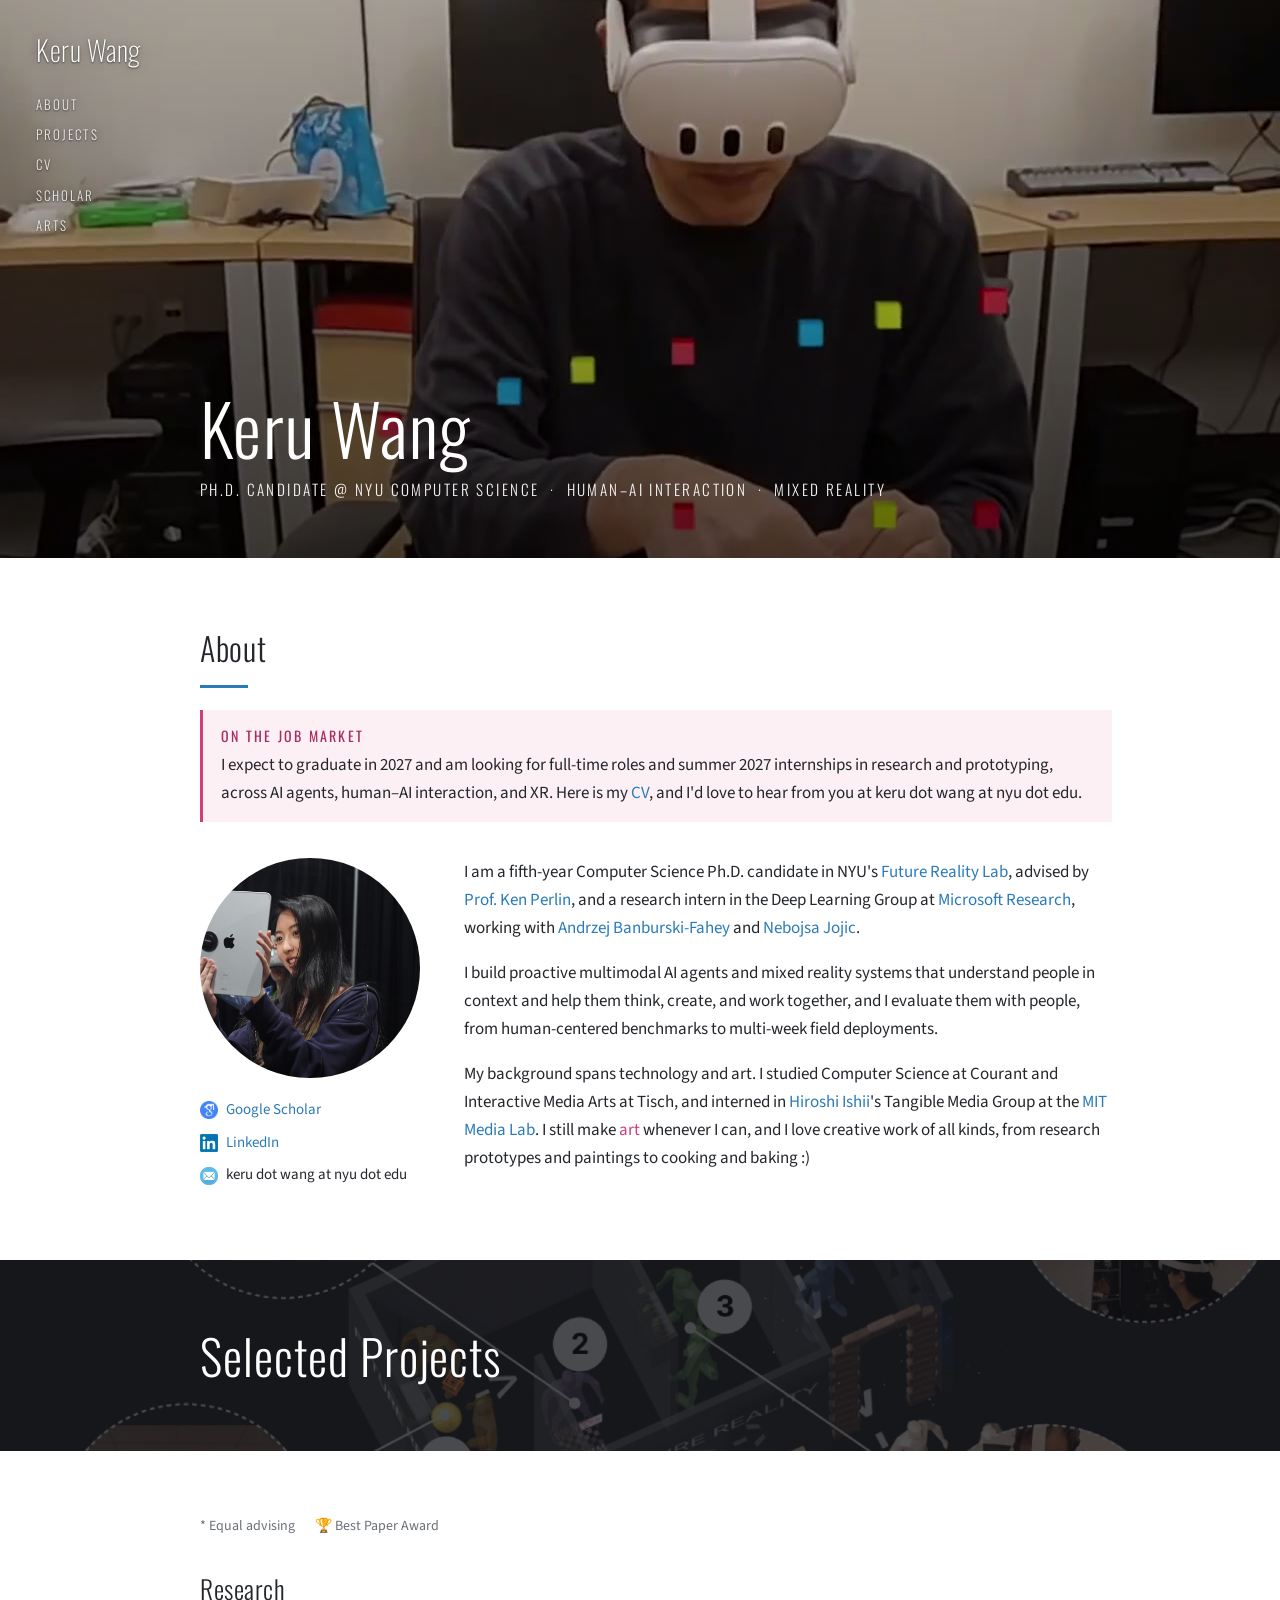
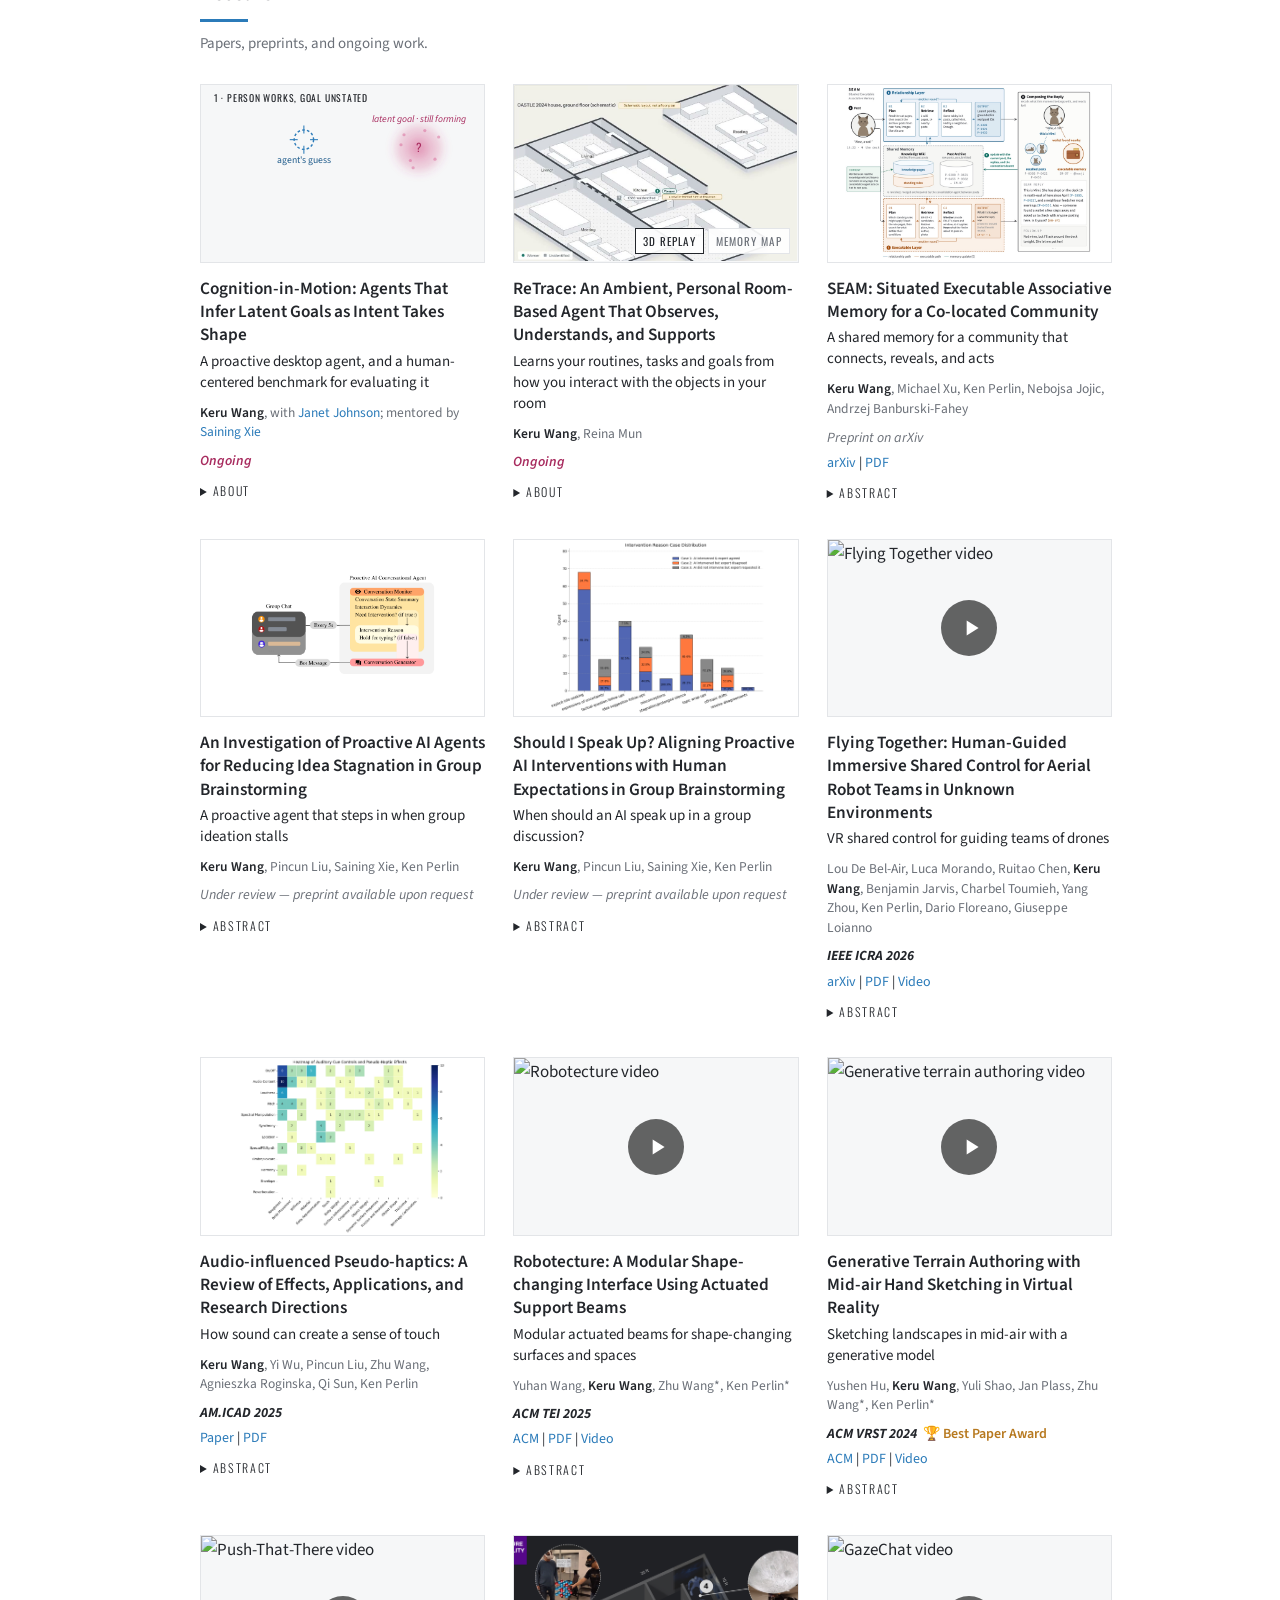
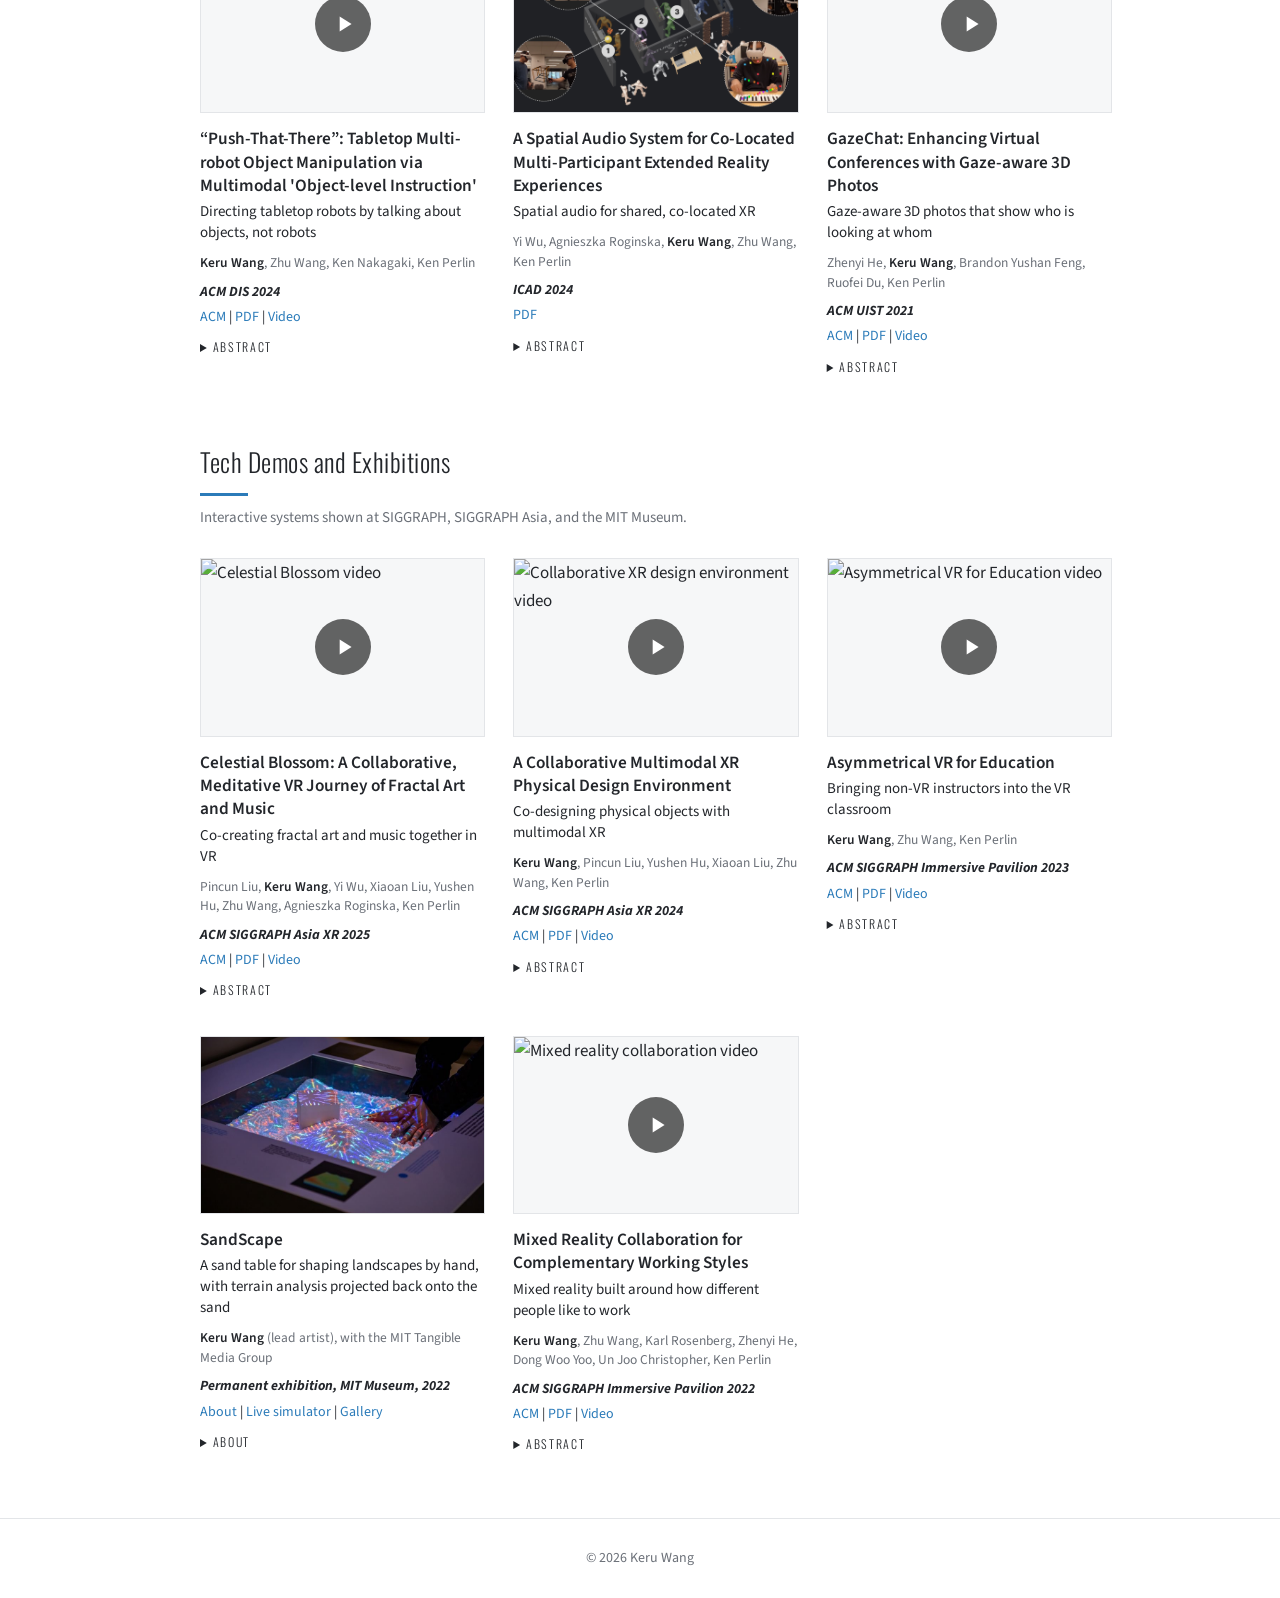
==== commit 678507b0: "Shorten the homepage intro and add a line on background Co-Authored-By: Claude Opus 5.5 <noreply@ant" ====
--- a/index.html
+++ b/index.html
@@ -49,11 +49,9 @@
                 </ul>
             </div>
             <div class="about-text">
-                <p>I am a fifth-year Computer Science Ph.D. candidate in the <a href="https://frl.nyu.edu/" target="_blank">Future Reality Lab</a> at NYU, advised by <a href="https://en.wikipedia.org/wiki/Ken_Perlin" target="_blank">Prof. Ken Perlin</a>. I build AI agents and interactive prototypes that help people think, create, and work together, and evaluate them through human-subject studies, from controlled experiments to multi-week field deployments.</p>
-                <p>With AI, I build proactive multimodal agents that understand people in context: inferring an individual's latent, evolving intent, supporting group ideation, and connecting fragmented knowledge across a community. I also design human-centered benchmarks to evaluate how well such agents actually help people.</p>
-                <p>In mixed reality, I build collaborative XR environments, generative 3D authoring tools, and robotic and shape-changing interfaces for physical interaction.</p>
-                <p>My work has been published and demoed at UIST, DIS, VRST (Best Paper Award), SIGGRAPH, TEI, and ICRA. I am currently a research intern at <a href="https://www.microsoft.com/en-us/research/" target="_blank">Microsoft Research</a> in the Deep Learning Group, working with <a href="https://www.microsoft.com/en-us/research/people/abanburski/" target="_blank">Andrzej Banburski-Fahey</a> and <a href="https://www.microsoft.com/en-us/research/people/jojic/" target="_blank">Nebojsa Jojic</a>, and was previously a research intern at the <a href="https://tangible.media.mit.edu/" target="_blank">MIT Media Lab</a> in <a href="https://en.wikipedia.org/wiki/Hiroshi_Ishii_(computer_scientist)" target="_blank">Hiroshi Ishii</a>'s Tangible Media Group.</p>
-                <p>Outside of research, I love <a class="art-link" href="gallery.html">art</a>.</p>
+                <p>I am a fifth-year Computer Science Ph.D. candidate in NYU's <a href="https://frl.nyu.edu/" target="_blank">Future Reality Lab</a>, advised by <a href="https://en.wikipedia.org/wiki/Ken_Perlin" target="_blank">Prof. Ken Perlin</a>, and a research intern in the Deep Learning Group at <a href="https://www.microsoft.com/en-us/research/" target="_blank">Microsoft Research</a>, working with <a href="https://www.microsoft.com/en-us/research/people/abanburski/" target="_blank">Andrzej Banburski-Fahey</a> and <a href="https://www.microsoft.com/en-us/research/people/jojic/" target="_blank">Nebojsa Jojic</a>.</p>
+                <p>I build proactive multimodal AI agents and mixed reality systems that understand people in context and help them think, create, and work together, and I evaluate them with people, from human-centered benchmarks to multi-week field deployments.</p>
+                <p>My background spans technology and art. I studied Computer Science at Courant and Interactive Media Arts at Tisch, and interned in <a href="https://en.wikipedia.org/wiki/Hiroshi_Ishii_(computer_scientist)" target="_blank">Hiroshi Ishii</a>'s Tangible Media Group at the <a href="https://tangible.media.mit.edu/" target="_blank">MIT Media Lab</a>. I still make <a class="art-link" href="gallery.html">art</a> whenever I can, and I love creative work of all kinds, from research prototypes and paintings to cooking and baking :)</p>
             </div>
         </div>
     </section>
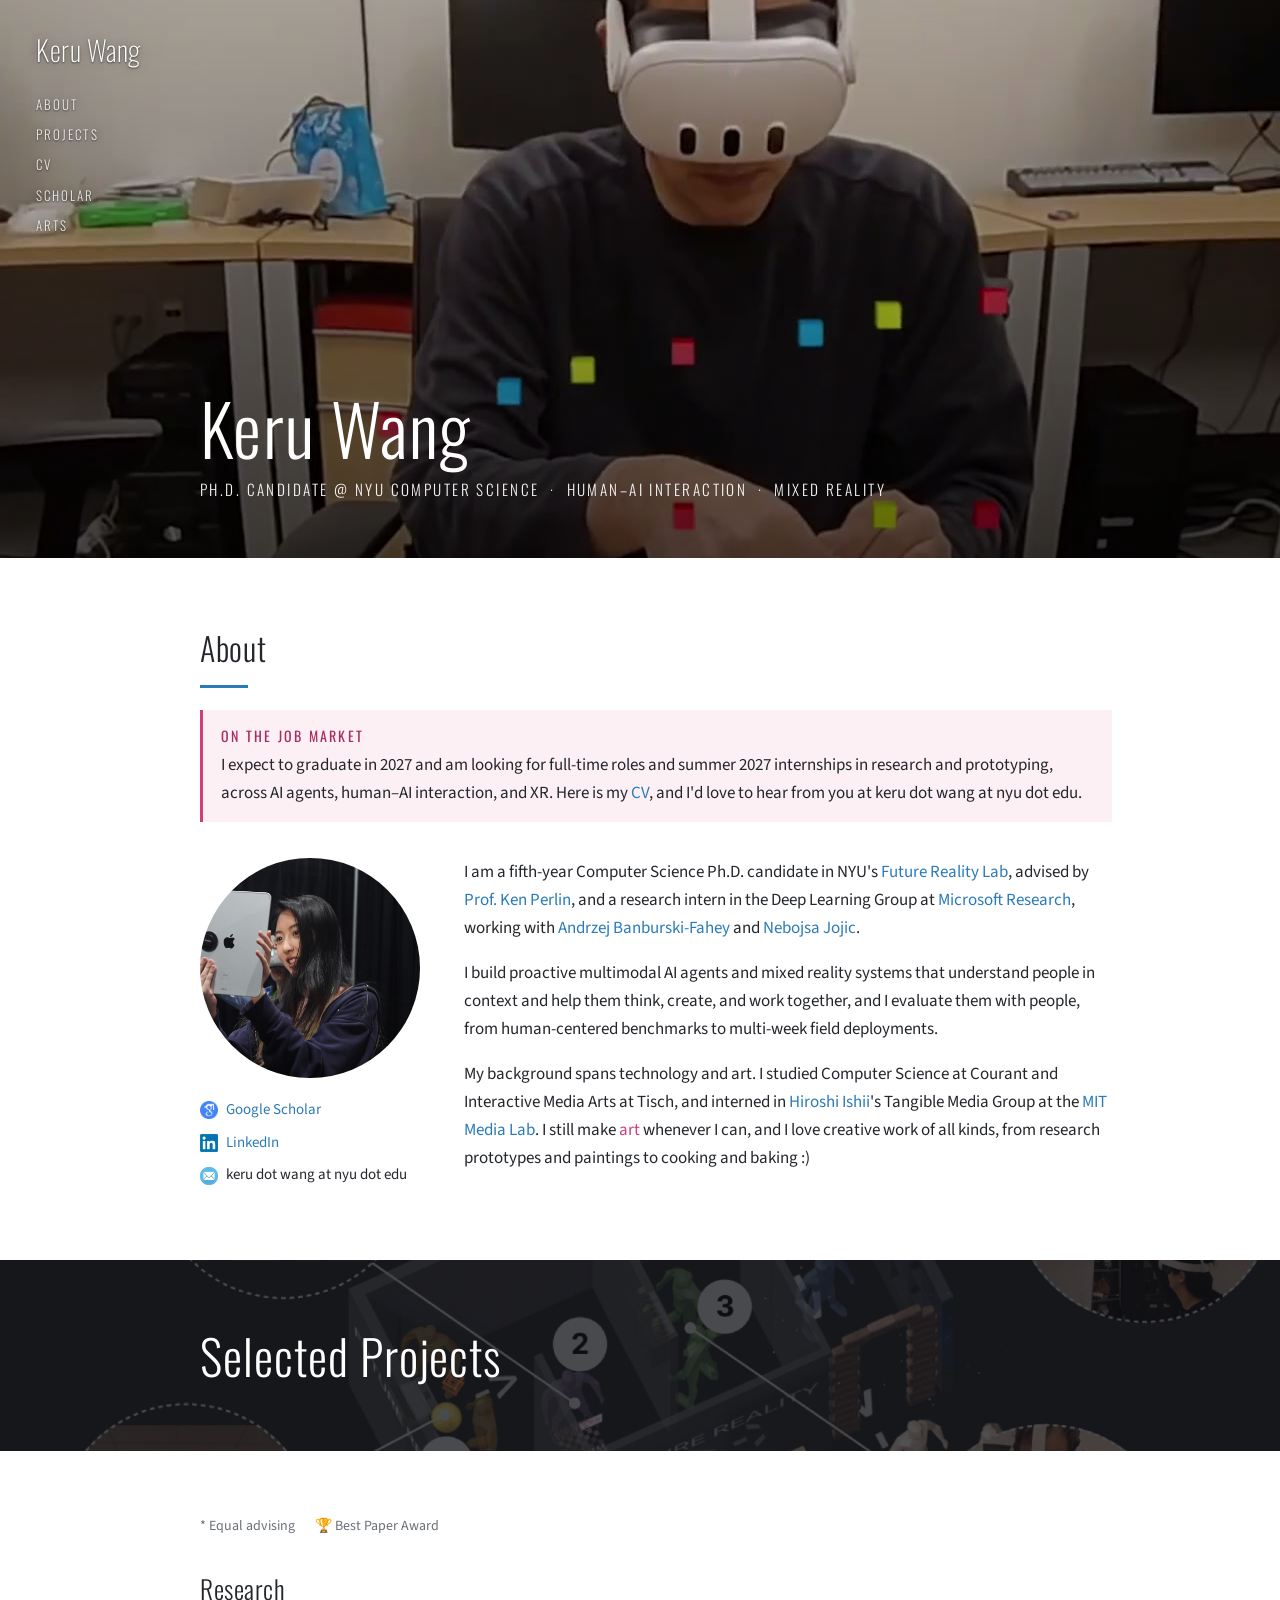
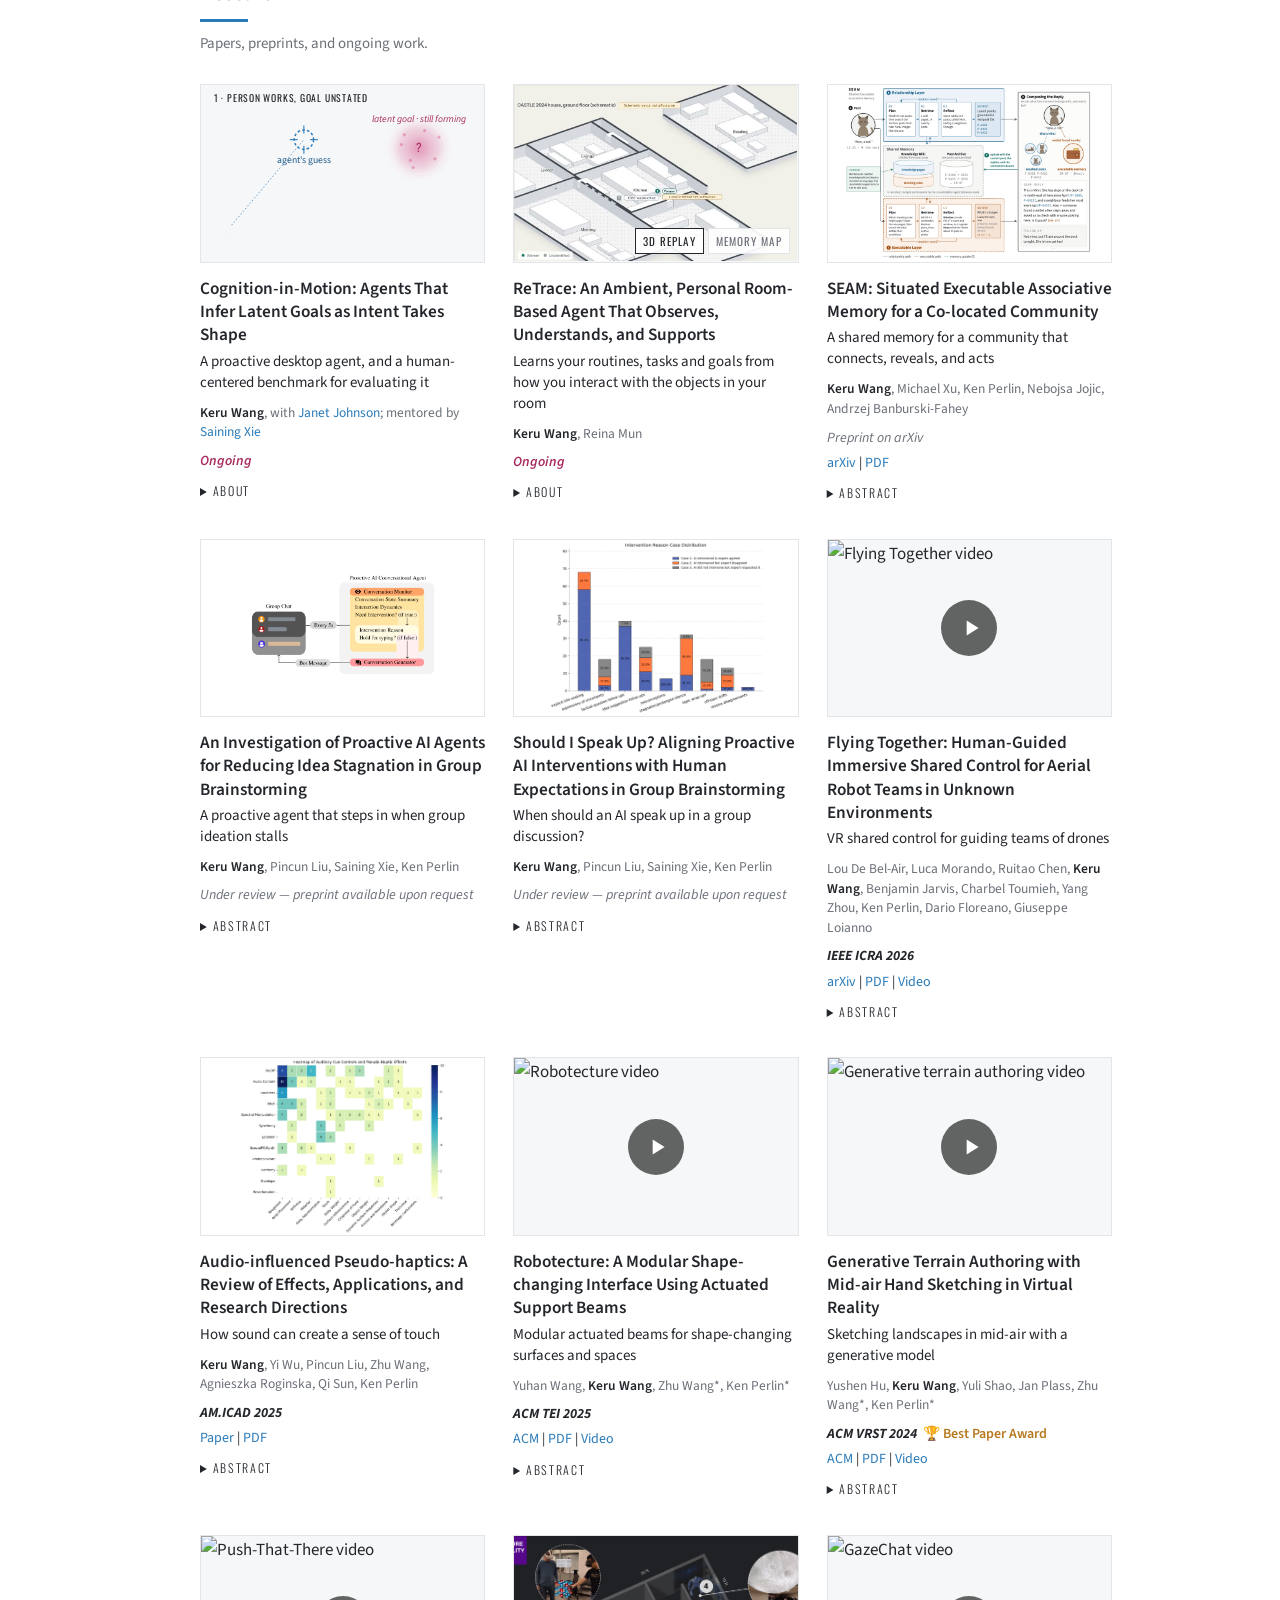
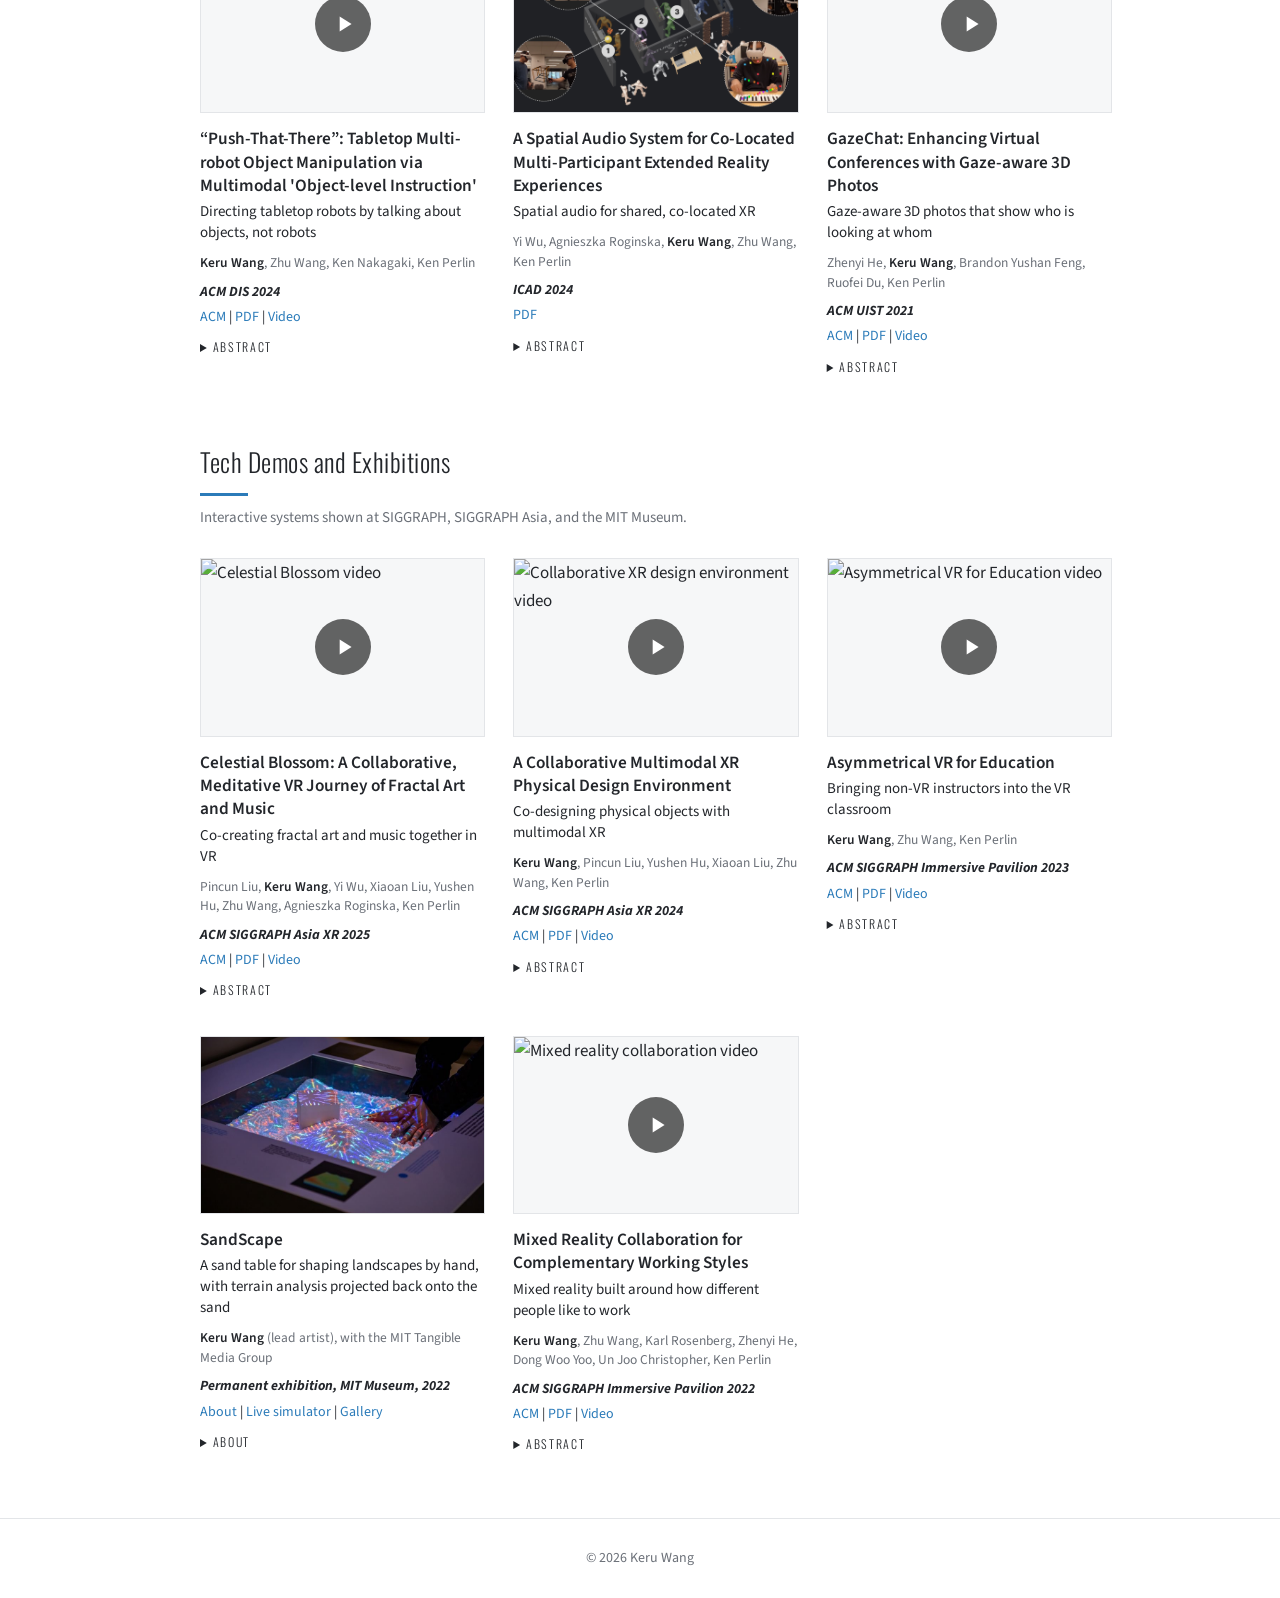
==== commit 42eed1a3: "Update CV to résumé v2 with research grouped by direction Co-Authored-By: Claude Opus 5.5 <noreply@a" ====
--- a/index.html
+++ b/index.html
@@ -16,7 +16,7 @@
         <a class="nav-name" href="#top">Keru Wang</a>
         <a href="#about">About</a>
         <a href="#projects">Projects</a>
-        <a href="pdf/CV.pdf?v=12" target="_blank">CV</a>
+        <a href="pdf/CV.pdf?v=13" target="_blank">CV</a>
         <a href="https://scholar.google.com/citations?user=-ZLfBEMAAAAJ&hl=en" target="_blank">Scholar</a>
         <a href="gallery.html">Arts</a>
     </nav>
@@ -37,7 +37,7 @@
         <h2 class="section-title">About</h2>
         <div class="job-note">
             <p class="job-label">On the job market</p>
-            <p>I expect to graduate in 2027 and am looking for full-time roles and summer 2027 internships in research and prototyping, across AI agents, human–AI interaction, and XR. Here is my <a href="pdf/CV.pdf?v=12" target="_blank">CV</a>, and I'd love to hear from you at keru dot wang at nyu dot edu.</p>
+            <p>I expect to graduate in 2027 and am looking for full-time roles and summer 2027 internships in research and prototyping, across AI agents, human–AI interaction, and XR. Here is my <a href="pdf/CV.pdf?v=13" target="_blank">CV</a>, and I'd love to hear from you at keru dot wang at nyu dot edu.</p>
         </div>
         <div class="about">
             <div>
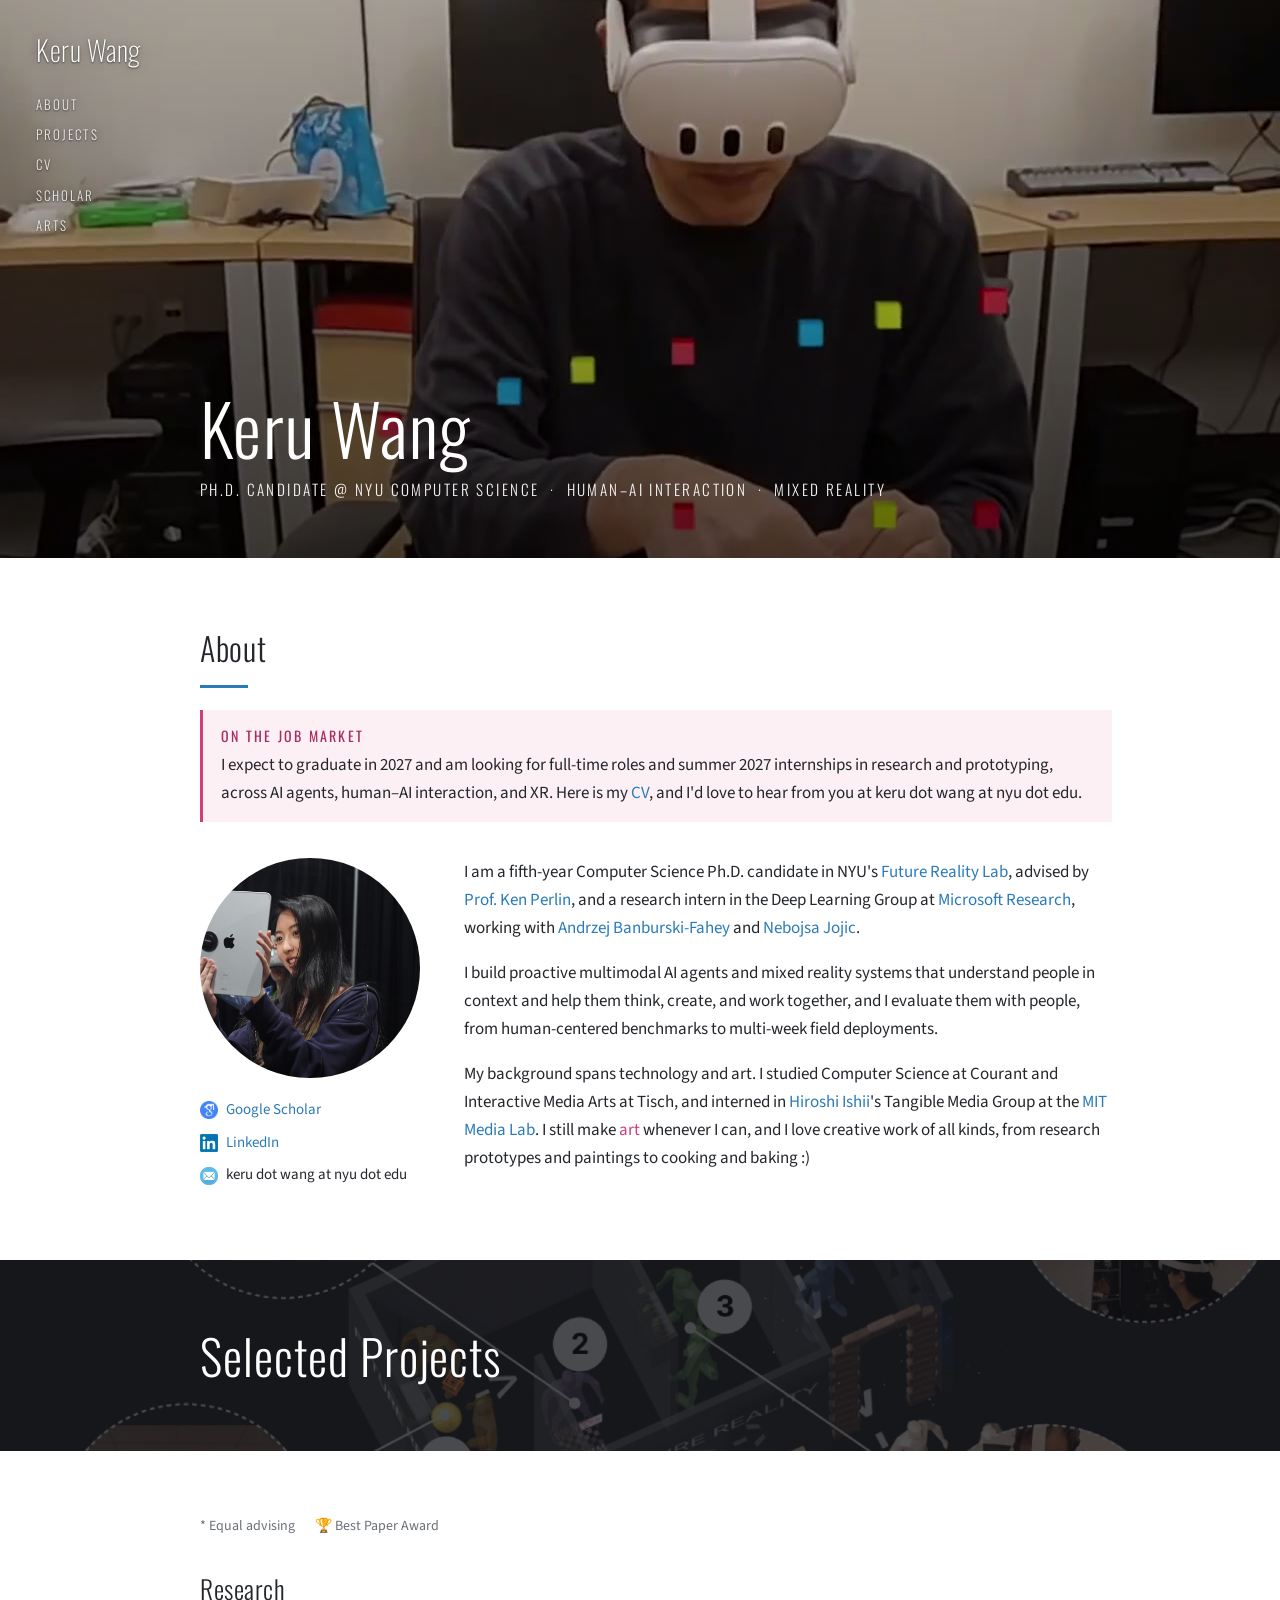
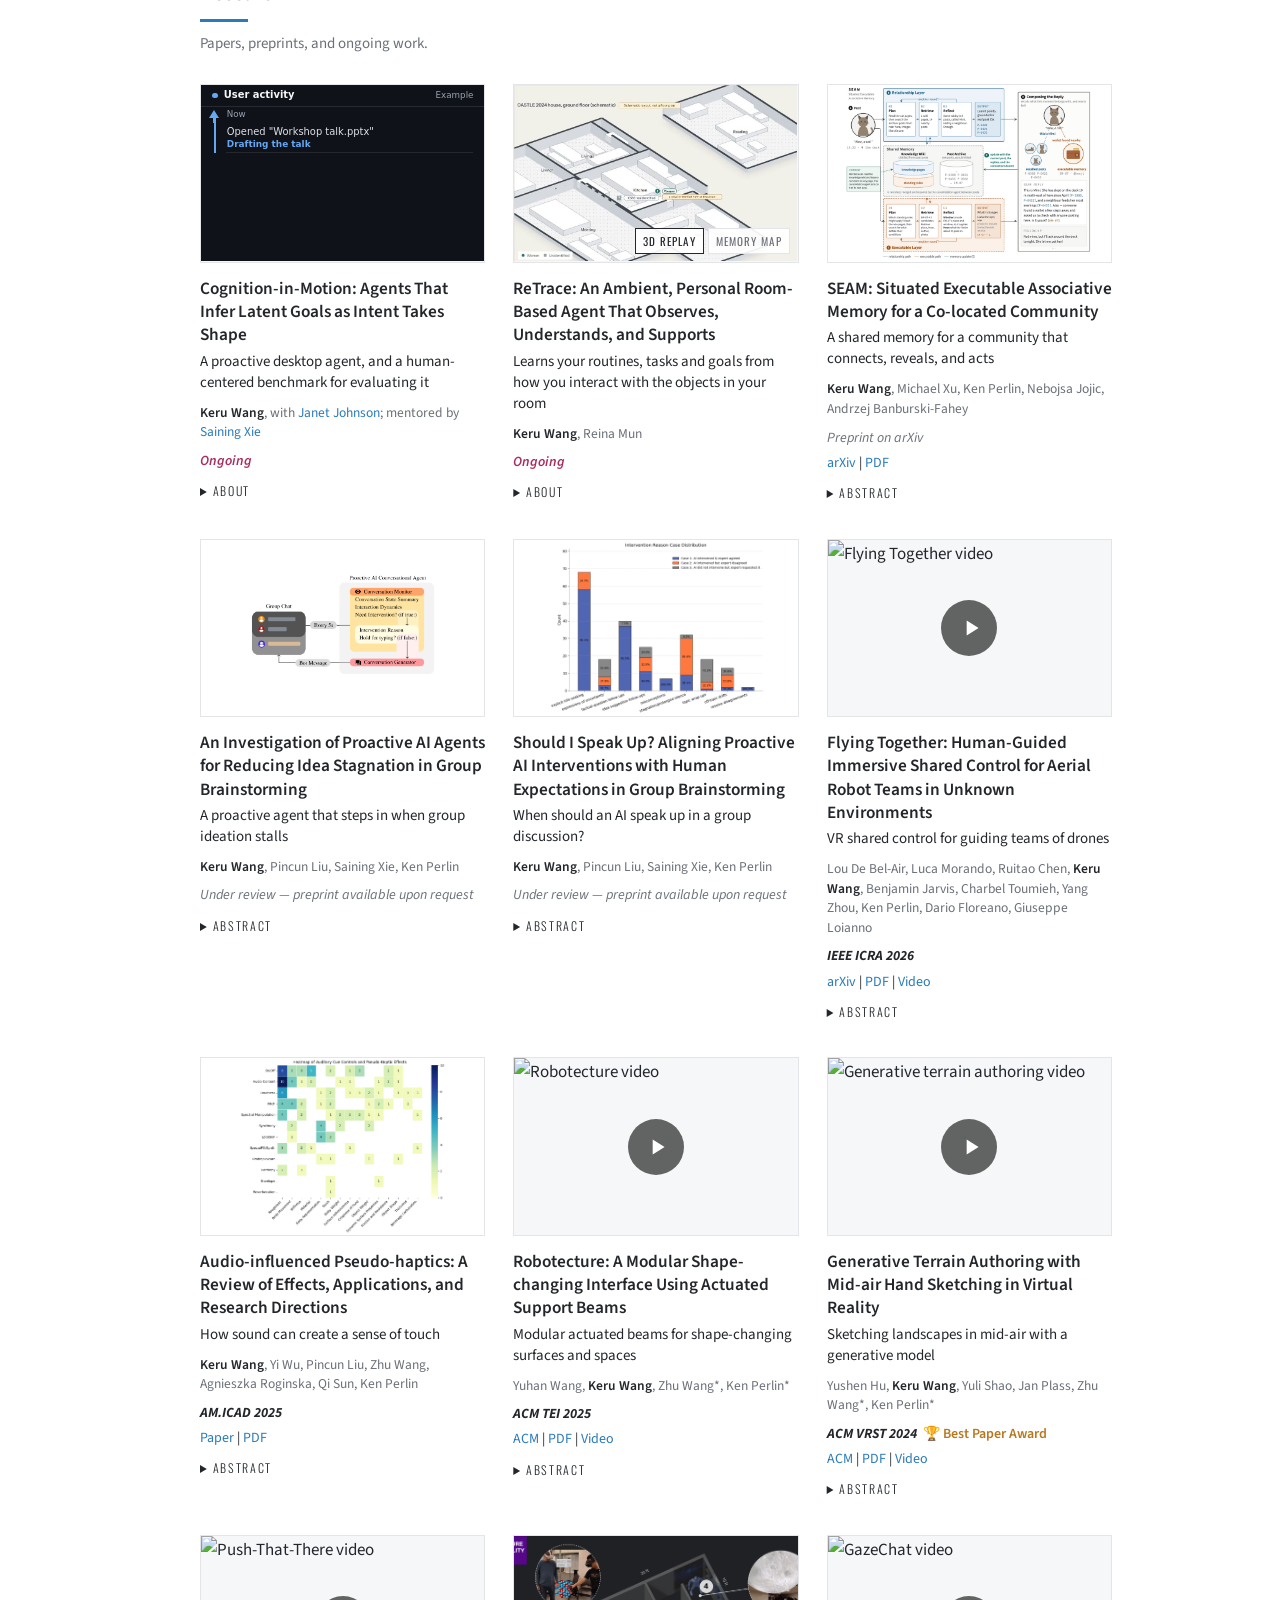
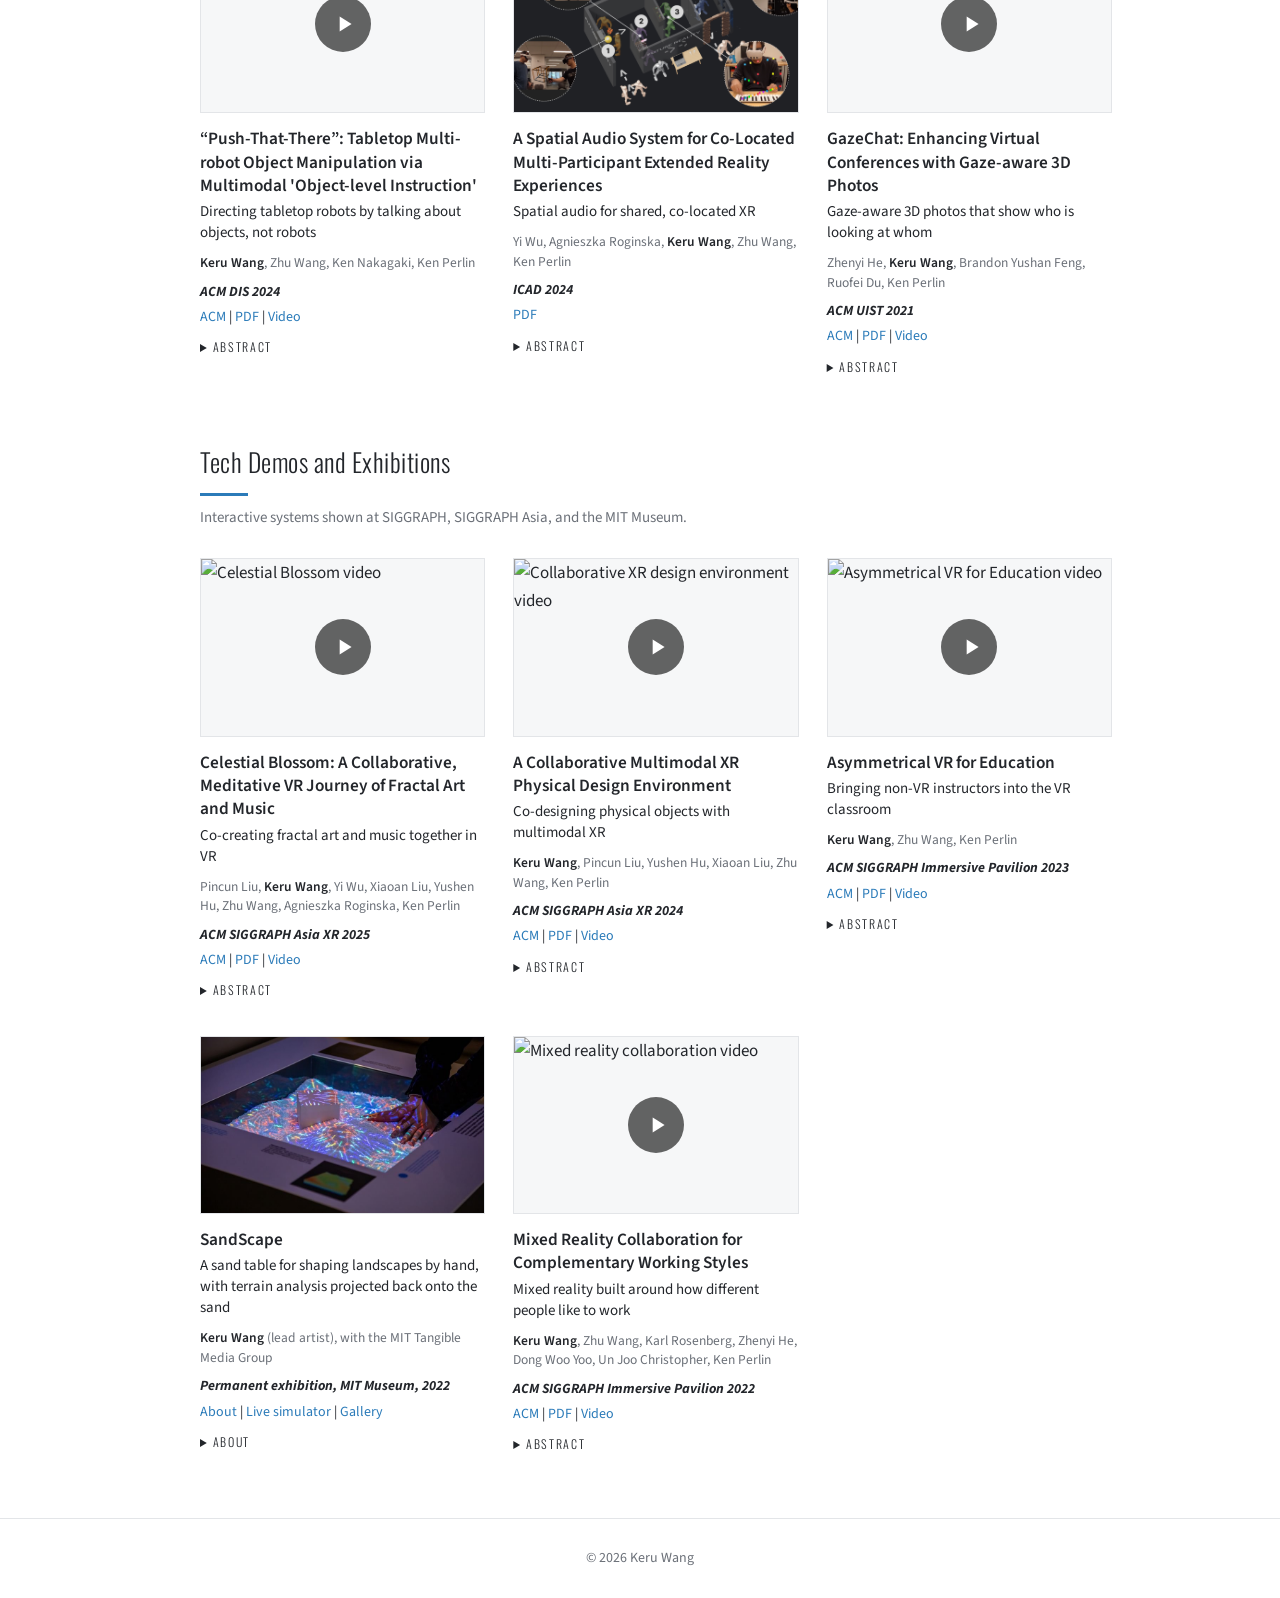
==== commit b1fdd30c: "Show the rolling User activity panel on the Cognition-in-Motion card Co-Authored-By: Claude Opus 5.5" ====
--- a/index.html
+++ b/index.html
@@ -8,7 +8,7 @@
     <link rel="preconnect" href="https://fonts.googleapis.com">
     <link rel="preconnect" href="https://fonts.gstatic.com" crossorigin>
     <link href="https://fonts.googleapis.com/css2?family=Oswald:wght@200;300;400&family=Source+Sans+3:ital,wght@0,400;0,600;0,700;1,400;1,700&display=swap" rel="stylesheet">
-    <link rel="stylesheet" href="styles.css?v=28">
+    <link rel="stylesheet" href="styles.css?v=29">
 </head>
 <body>
 
@@ -77,7 +77,15 @@
         <div class="grid">
 
             <article class="card">
-                <div class="media"><svg class="cim-sketch" viewBox="0 0 320 200" role="img" aria-label="Animated sketch in four steps. 1: a person works on their computer, opening one window after another, while their goal stays unstated; the latent goal is a soft, blurry target that drifts as the task shapes it. 2: the agent reads each new window and moves its guess toward that goal until the two line up. 3: the person pauses and the agent steps in with windows of its own, continuing the task from where the person stopped. 4: the task ends up closer to the latent goal."><defs><radialGradient id="cim-glow"><stop offset="0" stop-color="#cf3d7a" stop-opacity="0.55"/><stop offset="0.55" stop-color="#cf3d7a" stop-opacity="0.22"/><stop offset="1" stop-color="#cf3d7a" stop-opacity="0"/></radialGradient><filter id="cim-blur" x="-50%" y="-50%" width="200%" height="200%"><feGaussianBlur stdDeviation="0.5"/></filter></defs><text class="s-cap" x="14" y="19">4 · CLOSER TO THE LATENT GOAL</text><g class="s-live"><line class="s-dist" x1="244" y1="80" x2="264" y2="58"/><line class="s-upath" data-len="45.6" x1="34" y1="168" x2="70" y2="140"/><line class="s-upath" data-len="41.2" x1="70" y1="140" x2="106" y2="160"/><line class="s-upath" data-len="48.1" x1="106" y1="160" x2="140" y2="126"/><line class="s-upath" data-len="38.5" x1="140" y1="126" x2="174" y2="144"/><line class="s-apath" data-len="38.4" x1="174" y1="144" x2="204" y2="120"/><line class="s-apath" data-len="31.1" x1="204" y1="120" x2="226" y2="98"/><line class="s-apath" data-len="25.5" x1="226" y1="98" x2="244" y2="80"/><g class="s-goal" transform="translate(264 58)"><g class="s-goal-fx" filter="url(#cim-blur)"><circle class="s-goal-glow" r="24" fill="url(#cim-glow)"/><circle class="s-goal-ring" r="13"/></g><circle class="s-mote" r="1.8" cx="-12.5" cy="-3.4" data-dx="-22" data-dy="-6" style="opacity:0"/><circle class="s-mote" r="1.8" cx="-7.8" cy="10.4" data-dx="-12" data-dy="16" style="opacity:0"/><circle class="s-mote" r="1.8" cx="3.7" cy="-12.5" data-dx="6" data-dy="-20" style="opacity:0"/><circle class="s-mote" r="1.8" cx="11.6" cy="5.8" data-dx="20" data-dy="10" style="opacity:0"/><circle class="s-mote" r="1.8" cx="-2.1" cy="12.8" data-dx="-4" data-dy="24" style="opacity:0"/><circle class="s-mote" r="1.8" cx="11.6" cy="-5.8" data-dx="24" data-dy="-12" style="opacity:0"/><circle class="s-mote" r="1.8" cx="-9.2" cy="-9.2" data-dx="-18" data-dy="-18" style="opacity:0"/><text class="s-goal-q" x="0" y="4.5" text-anchor="middle" style="opacity:0">?</text><path class="s-goal-check" d="M-5 0 L-1.5 3.5 L5.5 -4"/></g><text class="s-goal-label" x="264" y="36" text-anchor="middle">latent goal</text><circle class="s-align" cx="264" cy="58" r="8"/><line class="s-observe" x1="0" y1="0" x2="0" y2="0"/><g class="s-guess" transform="translate(262 59)" style="opacity:0"><circle r="11"/><line x1="-16" y1="0" x2="-7" y2="0"/><line x1="7" y1="0" x2="16" y2="0"/><line x1="0" y1="-16" x2="0" y2="-7"/><line x1="0" y1="7" x2="0" y2="16"/></g><text class="s-guess-label" x="262" y="85" text-anchor="middle" style="opacity:0">agent's guess</text><g class="s-w s-uw" transform="translate(34 168)"><rect class="s-frame" x="-11" y="-8" width="22" height="16" rx="2"/><line class="s-bar" x1="-11" y1="-4" x2="11" y2="-4"/><line class="s-ink" x1="-7" y1="0" x2="5" y2="0"/><line class="s-ink" x1="-7" y1="4" x2="1" y2="4"/></g><g class="s-w s-uw" transform="translate(70 140)"><rect class="s-frame" x="-11" y="-8" width="22" height="16" rx="2"/><line class="s-bar" x1="-11" y1="-4" x2="11" y2="-4"/><line class="s-ink" x1="-7" y1="0" x2="5" y2="0"/><line class="s-ink" x1="-7" y1="4" x2="1" y2="4"/></g><g class="s-w s-uw" transform="translate(106 160)"><rect class="s-frame" x="-11" y="-8" width="22" height="16" rx="2"/><line class="s-bar" x1="-11" y1="-4" x2="11" y2="-4"/><line class="s-ink" x1="-7" y1="0" x2="5" y2="0"/><line class="s-ink" x1="-7" y1="4" x2="1" y2="4"/></g><g class="s-w s-uw" transform="translate(140 126)"><rect class="s-frame" x="-11" y="-8" width="22" height="16" rx="2"/><line class="s-bar" x1="-11" y1="-4" x2="11" y2="-4"/><line class="s-ink" x1="-7" y1="0" x2="5" y2="0"/><line class="s-ink" x1="-7" y1="4" x2="1" y2="4"/></g><g class="s-w s-uw" transform="translate(174 144)"><rect class="s-frame" x="-11" y="-8" width="22" height="16" rx="2"/><line class="s-bar" x1="-11" y1="-4" x2="11" y2="-4"/><line class="s-ink" x1="-7" y1="0" x2="5" y2="0"/><line class="s-ink" x1="-7" y1="4" x2="1" y2="4"/></g><g class="s-idle" transform="translate(174 127)"><circle r="6.5"/><rect x="-3" y="-3.2" width="2.2" height="6.4" rx="0.6"/><rect x="0.8" y="-3.2" width="2.2" height="6.4" rx="0.6"/></g><g class="s-w s-agent s-aw s-accepted" transform="translate(204 120)"><rect class="s-frame" x="-11" y="-8" width="22" height="16" rx="2"/><line class="s-bar" x1="-11" y1="-4" x2="11" y2="-4"/><line class="s-ink" x1="-7" y1="0" x2="5" y2="0"/><line class="s-ink" x1="-7" y1="4" x2="1" y2="4"/></g><g class="s-w s-agent s-aw s-accepted" transform="translate(226 98)"><rect class="s-frame" x="-11" y="-8" width="22" height="16" rx="2"/><line class="s-bar" x1="-11" y1="-4" x2="11" y2="-4"/><line class="s-ink" x1="-7" y1="0" x2="5" y2="0"/><line class="s-ink" x1="-7" y1="4" x2="1" y2="4"/></g><g class="s-w s-agent s-aw s-accepted" transform="translate(244 80)"><rect class="s-frame" x="-11" y="-8" width="22" height="16" rx="2"/><line class="s-bar" x1="-11" y1="-4" x2="11" y2="-4"/><line class="s-ink" x1="-7" y1="0" x2="5" y2="0"/><line class="s-ink" x1="-7" y1="4" x2="1" y2="4"/></g></g></svg></div>
+                <div class="media"><div class="cim-panel" role="img" aria-label="Animated example of the agent's activity panel. A list of what a person does on their computer keeps growing, newest on top. The agent colors each action by its task and marks the pivots where the goal changes: comparing flights to Honolulu and Cancun suggests a vacation by the sea, dropping Honolulu after seeing both fares suggests the fare may decide, moving the dates after a workshop moves suggests the trip comes after it, and saving a pricier hotel on the beach suggests that is worth paying for."><div class="cp-wrap" aria-hidden="true">
+                    <div class="cp-bar"><i></i>User activity<small>Example</small></div>
+                    <div class="cp-list">
+                        <div class="cp-now" style="--c:#e08a5b"><span class="cp-arrow"></span>Now</div>
+                        <div class="cp-row" style="--c:#e08a5b"><span class="cp-rail"></span><div><div class="cp-text">Closed the tab "JFK to HNL, from $842"</div><div class="cp-meta">Planning around Cancun</div></div></div>
+                        <div class="cp-row cp-pivot" style="--c:#e08a5b;--before:#d5ba55"><span class="cp-rail"></span><div class="cp-tip"><b>Goal evolution</b>The fare may decide the place</div></div>
+                        <div class="cp-row" style="--c:#d5ba55"><span class="cp-rail"></span><div><div class="cp-text">Typed "flights JFK to Cancun Dec 12 to 18"</div><div class="cp-meta">Comparing Honolulu and Cancun</div></div></div>
+                    </div>
+                </div></div></div>
                 <h3>Cognition-in-Motion: Agents That Infer Latent Goals as Intent Takes Shape</h3>
                 <p class="subtitle">A proactive desktop agent, and a human-centered benchmark for evaluating it</p>
                 <p class="authors"><b>Keru Wang</b>, with <a href="https://www.janetjohnson.info" target="_blank">Janet Johnson</a>; mentored by <a href="https://www.sainingxie.com/" target="_blank">Saining Xie</a></p>
@@ -401,124 +409,73 @@
         })();
     </script>
     <script>
-        /* Cognition-in-Motion sketch: the person works toward a latent goal, the agent aligns its guess, then steps in */
+        /* Cognition-in-Motion: the agent's activity panel, growing as a person works (an illustrative example) */
         (function () {
-            var svg = document.querySelector('.cim-sketch');
-            if (!svg || window.matchMedia('(prefers-reduced-motion: reduce)').matches) return;
-            function q(sel) { return svg.querySelector(sel); }
-            function qa(sel) { return [].slice.call(svg.querySelectorAll(sel)); }
-            function clamp(v) { return v < 0 ? 0 : v > 1 ? 1 : v; }
-            function ease(v) { v = clamp(v); return v * v * (3 - 2 * v); }
-            function lerp(a, b, t) { return a + (b - a) * t; }
-            function at(el, x, y) { el.setAttribute('transform', 'translate(' + x.toFixed(1) + ' ' + y.toFixed(1) + ')'); }
-            var W = [[34, 168], [70, 140], [106, 160], [140, 126], [174, 144]];
-            var A = [[204, 120], [226, 98], [244, 80]];
-            var E = [[116, 62], [150, 80], [186, 100], [222, 88], [248, 70], [262, 59]];
-            var G0 = [246, 72], G1 = [264, 58];
-            var TU = [0.4, 1.35, 2.3, 3.25, 4.2], PAUSE = 4.9, TA = [5.7, 6.7, 7.7], REACH = 8.6, END = 11.4, TOTAL = 12.2;
-            var CAPS = [[0, '1 · PERSON WORKS, GOAL UNSTATED'], [2.6, '2 · AGENT ALIGNS ITS GUESS'],
-                        [PAUSE, '3 · PERSON PAUSES, AGENT STEPS IN'], [REACH, '4 · CLOSER TO THE LATENT GOAL']];
-            var live = q('.s-live'), cap = q('.s-cap'), goal = q('.s-goal'), blur = q('#cim-blur feGaussianBlur');
-            var fx = q('.s-goal-fx'), glow = q('.s-goal-glow'), ring = q('.s-goal-ring'), motes = qa('.s-mote'), qm = q('.s-goal-q'), check = q('.s-goal-check'), glabel = q('.s-goal-label');
-            var guess = q('.s-guess'), guessLabel = q('.s-guess-label'), obs = q('.s-observe'), idle = q('.s-idle');
-            var dist = q('.s-dist'), pulse = q('.s-align');
-            var uw = qa('.s-uw'), aw = qa('.s-aw'), up = qa('.s-upath'), ap = qa('.s-apath');
-            function reveal(el, a) { var L = +el.getAttribute('data-len'); el.style.strokeDasharray = L; el.style.strokeDashoffset = L * (1 - a); el.style.opacity = a > 0.001 ? 1 : 0; }
-            function draw(t) {
-                live.style.opacity = t > END ? 1 - clamp((t - END) / 0.7) : 1;
-                var c = CAPS[0][1];
-                CAPS.forEach(function (p) { if (t >= p[0]) c = p[1]; });
-                if (cap.textContent !== c) cap.textContent = c;
-
-                /* the latent goal drifts as the task shapes it, and comes into focus as the person works */
-                var g = ease(t / PAUSE), reach = ease((t - REACH) / 0.8);
-                var gx = lerp(G0[0], G1[0], g), gy = lerp(G0[1], G1[1], g);
-                at(goal, gx, gy);
-                /* scattered possibilities that gather into one target: intent taking shape */
-                blur.setAttribute('stdDeviation', (3.5 - 2.4 * g - 0.5 * reach).toFixed(2));
-                glow.setAttribute('r', (34 - 12 * g).toFixed(1));
-                ring.setAttribute('r', (22 - 9 * g).toFixed(1));
-                ring.style.opacity = 0.45 + 0.55 * g;
-                motes.forEach(function (m, i) {
-                    var dx = +m.getAttribute('data-dx'), dy = +m.getAttribute('data-dy'), d = Math.sqrt(dx * dx + dy * dy);
-                    var r = lerp(d, 13, g) / d, w = (1 - g) * 2.5;
-                    m.setAttribute('cx', (dx * r + w * Math.sin(t * 2.1 + i)).toFixed(1));
-                    m.setAttribute('cy', (dy * r + w * Math.cos(t * 1.7 + i * 2)).toFixed(1));
-                    m.style.opacity = (0.35 + 0.45 * g) * (1 - reach);
+            var panel = document.querySelector('.cim-panel');
+            if (!panel || window.matchMedia('(prefers-reduced-motion: reduce)').matches) return;
+            var list = panel.querySelector('.cp-list');
+            var BLUE = '#64a7f2', GREEN = '#45d19a', YELLOW = '#d5ba55', ORANGE = '#e08a5b', PINK = '#d474b5', TEAL = '#72b7b2', GREY = '#616a78';
+            /* what the person does, the task the agent puts it in, its color, and the pivot the agent marks, if any */
+            var STEPS = [
+                ['Opened "Workshop talk.pptx"', 'Drafting the talk', BLUE],
+                ['Typed "flights JFK to Honolulu Dec 12 to 18"', 'Looking for a flight to Honolulu', GREEN],
+                ['Clicked "JFK to HNL, from $842"', 'Looking for a flight to Honolulu', GREEN],
+                ['Typed "flights JFK to Cancun Dec 12 to 18"', 'Comparing Honolulu and Cancun', YELLOW, 'A vacation by the sea, place still open'],
+                ['Clicked "JFK to CUN, from $391"', 'Comparing Honolulu and Cancun', YELLOW],
+                ['Closed the tab "JFK to HNL, from $842"', 'Planning around Cancun', ORANGE, 'The fare may decide the place'],
+                ['Typed "Cancun where to stay"', 'Planning around Cancun', ORANGE],
+                ['Opened the email "Package delivered"', 'Untracked', GREY],
+                ['Opened "Workshop, moved to Tue Dec 15"', 'Updating the talk for Dec 15', PINK],
+                ['Changed the flight dates to Dec 17 to 22', 'Moving the trip dates', TEAL, 'The trip comes after the workshop'],
+                ['Went back from "downtown hotel, $78"', 'Choosing a hotel in Cancun', BLUE],
+                ['Saved "hotel on the beach, $164"', 'Choosing a hotel on the beach', GREEN, 'Being on the beach is worth paying for']
+            ];
+            function el(cls, text) { var e = document.createElement('div'); e.className = cls; if (text) e.textContent = text; return e; }
+            function row(cls) {
+                var r = el('cp-in'), inner = el('cp-row' + (cls ? ' ' + cls : ''));
+                inner.appendChild(el('cp-rail'));
+                r.appendChild(inner);
+                return r;
+            }
+            function place(r, after) {
+                list.insertBefore(r, after ? after.nextSibling : now.nextSibling);
+                void r.offsetHeight;
+                r.classList.add('on');
+                while (list.children.length > 9) list.removeChild(list.lastChild);
+            }
+            var now = el('cp-now'), i = 0, color = GREY, inView = true, waiting = null;
+            now.appendChild(el('cp-arrow'));
+            now.appendChild(document.createTextNode('Now'));
+            function reset() { list.textContent = ''; list.appendChild(now); now.style.setProperty('--c', GREY); i = 0; color = GREY; list.style.opacity = 1; }
+            function wait(ms, fn) { setTimeout(function () { if (inView && !document.hidden) fn(); else waiting = fn; }, ms); }
+            function resume() { if (inView && !document.hidden && waiting) { var fn = waiting; waiting = null; fn(); } }
+            function next() {
+                if (i === STEPS.length) return wait(3200, function () { list.style.opacity = 0; wait(600, function () { reset(); next(); }); });
+                var s = STEPS[i++], r = row(), inner = r.firstChild, body = el(''), meta = el('cp-meta', 'Waiting for analysis');
+                body.appendChild(el('cp-text', s[0])); body.appendChild(meta); inner.appendChild(body);
+                inner.style.setProperty('--c', GREY); now.style.setProperty('--c', GREY);
+                place(r);
+                wait(950, function () {
+                    var before = color;
+                    color = s[2];
+                    meta.textContent = s[1];
+                    inner.classList.toggle('cp-off', s[2] === GREY);
+                    inner.style.setProperty('--c', s[2]); now.style.setProperty('--c', s[2]);
+                    if (!s[3]) return wait(850, next);
+                    var p = row('cp-pivot'), tip = el('cp-tip'), b = document.createElement('b');
+                    p.firstChild.style.setProperty('--c', s[2]); p.firstChild.style.setProperty('--before', before);
+                    b.textContent = 'Goal evolution'; tip.appendChild(b); tip.appendChild(document.createTextNode(s[3])); p.firstChild.appendChild(tip);
+                    wait(350, function () { place(p, r); wait(3000, next); });
                 });
-                qm.style.opacity = 1 - reach;
-                check.style.opacity = reach;
-                var gl = t < 2.6 ? 'latent goal · still forming' : 'latent goal';
-                if (glabel.textContent !== gl) glabel.textContent = gl;
-                glabel.setAttribute('x', Math.min(gx, 252).toFixed(1)); glabel.setAttribute('y', (gy - 22 - 8 * (1 - g)).toFixed(1));
-
-                /* the person's windows, one after another */
-                var last = -1;
-                uw.forEach(function (el, i) {
-                    var a = ease((t - TU[i]) / 0.35);
-                    if (t >= TU[i]) last = i;
-                    el.style.opacity = a;
-                    at(el, W[i][0], W[i][1] + (1 - a) * 6);
-                });
-                up.forEach(function (el, i) { reveal(el, ease((t - TU[i + 1] + 0.3) / 0.3)); });
-
-                /* the agent's guess moves toward the goal after each window it reads */
-                var gp = E[0];
-                for (var i = 0; i < TU.length; i++) {
-                    var k = ease((t - TU[i] - 0.1) / 0.6);
-                    if (k > 0) gp = [lerp(E[i][0], E[i + 1][0], k), lerp(E[i][1], E[i + 1][1], k)];
-                }
-                at(guess, gp[0], gp[1]);
-                guess.style.opacity = ease(t / 0.4) * (1 - reach);
-                guessLabel.setAttribute('x', gp[0].toFixed(1)); guessLabel.setAttribute('y', (gp[1] + 27).toFixed(1));
-                guessLabel.style.opacity = ease(t / 0.4) * (1 - ease((t - 3.9) / 0.6));
-                if (last >= 0 && t < PAUSE) {
-                    obs.setAttribute('x1', W[last][0]); obs.setAttribute('y1', W[last][1] - 9);
-                    obs.setAttribute('x2', gp[0].toFixed(1)); obs.setAttribute('y2', gp[1].toFixed(1));
-                    obs.style.opacity = 0.9 * (1 - clamp((t - TU[last]) / 0.8));
-                } else obs.style.opacity = 0;
-
-                /* the person pauses; the guess lines up with the goal */
-                idle.style.opacity = ease((t - PAUSE) / 0.3);
-                var pp = (t - PAUSE) / 1.1;
-                if (pp >= 0 && pp <= 1) {
-                    pulse.setAttribute('cx', gx.toFixed(1)); pulse.setAttribute('cy', gy.toFixed(1));
-                    pulse.setAttribute('r', (8 + 18 * pp).toFixed(1)); pulse.style.opacity = 0.9 * (1 - pp);
-                } else pulse.style.opacity = 0;
-
-                /* the agent steps in and carries the task toward the goal it inferred */
-                var cur = W[4];
-                aw.forEach(function (el, j) {
-                    var a1 = ease((t - TA[j]) / 0.45), a2 = ease((t - TA[j] - 0.6) / 0.3), prev = j ? A[j - 1] : W[4];
-                    el.style.opacity = a1 * (0.45 + 0.55 * a2);
-                    at(el, lerp(prev[0], A[j][0], a1), lerp(prev[1], A[j][1], a1));
-                    el.classList.toggle('s-accepted', a2 > 0.5);
-                    if (a2 > 0.5) cur = A[j];
-                });
-                ap.forEach(function (el, j) { reveal(el, ease((t - TA[j]) / 0.45)); });
-
-                /* how far the task still is from the goal */
-                if (t >= PAUSE) {
-                    dist.style.opacity = 0.8 * ease((t - PAUSE) / 0.4);
-                    dist.setAttribute('x1', cur[0]); dist.setAttribute('y1', cur[1]);
-                    dist.setAttribute('x2', gx.toFixed(1)); dist.setAttribute('y2', gy.toFixed(1));
-                } else dist.style.opacity = 0;
             }
-            var start = null, visible = true, raf = 0;
-            function tick(ts) {
-                if (start === null) start = ts;
-                draw(((ts - start) / 1000) % TOTAL);
-                raf = visible ? requestAnimationFrame(tick) : 0;
-            }
-            draw(0);
-            raf = requestAnimationFrame(tick);
+            reset();
+            next();
+            document.addEventListener('visibilitychange', resume);
             if ('IntersectionObserver' in window) {
                 new IntersectionObserver(function (entries) {
-                    entries.forEach(function (e) {
-                        visible = e.isIntersecting;
-                        if (visible && !raf) { start = null; raf = requestAnimationFrame(tick); }
-                    });
-                }).observe(svg);
+                    inView = entries[entries.length - 1].isIntersecting;
+                    resume();
+                }, { threshold: 0.1 }).observe(panel);
             }
         })();
     </script>
--- a/styles.css
+++ b/styles.css
@@ -402,29 +402,31 @@
 .media .clip-tab:focus-visible { outline: 2px solid var(--accent); outline-offset: 1px; }
 .media .clip-tab.active { color: var(--text); border-color: var(--text); }
 
-.cim-sketch text { font-family: var(--body); font-size: 11px; fill: var(--muted); }
-.cim-sketch .s-cap { font-family: var(--heading); font-size: 11px; letter-spacing: 0.08em; fill: var(--text); }
-.cim-sketch .s-goal-label { fill: var(--art-dark); font-style: italic; }
-.cim-sketch .s-guess-label { fill: var(--accent-dark); }
-.cim-sketch .s-goal-ring { fill: none; stroke: var(--art); stroke-width: 1.4; stroke-dasharray: 3 3; }
-.cim-sketch .s-goal-q { fill: var(--art-dark); font-family: var(--heading); font-size: 13px; }
-.cim-sketch .s-goal-check { fill: none; stroke: var(--art-dark); stroke-width: 2; stroke-linecap: round; stroke-linejoin: round; }
-.cim-sketch .s-upath { stroke: #a9afb6; stroke-width: 1.6; stroke-linecap: round; }
-.cim-sketch .s-apath { stroke: var(--accent); stroke-width: 2; stroke-linecap: round; }
-.cim-sketch .s-dist { stroke: var(--art); stroke-width: 1.2; stroke-dasharray: 2 3; opacity: 0.8; }
-.cim-sketch .s-observe { stroke: var(--accent); stroke-width: 1; stroke-dasharray: 1.5 2.5; opacity: 0; }
-.cim-sketch .s-align { fill: none; stroke: var(--accent); stroke-width: 1.6; opacity: 0; }
-.cim-sketch .s-guess circle { fill: none; stroke: var(--accent); stroke-width: 1.6; stroke-dasharray: 3 2.5; }
-.cim-sketch .s-guess line { stroke: var(--accent); stroke-width: 1.2; }
-.cim-sketch .s-idle circle { fill: #8a9097; }
-.cim-sketch .s-idle rect { fill: #fff; }
-.cim-sketch .s-mote { fill: var(--art); opacity: 0.7; }
-.cim-sketch .s-w .s-frame { fill: #fff; stroke: #c3c8ce; }
-.cim-sketch .s-w .s-bar { stroke: var(--line); }
-.cim-sketch .s-w .s-ink { stroke: #cdd1d6; stroke-width: 1.6; stroke-linecap: round; }
-.cim-sketch .s-agent .s-frame { fill: rgba(43, 123, 185, 0.08); stroke: var(--accent); stroke-dasharray: 2.5 2; }
-.cim-sketch .s-agent .s-ink { stroke: rgba(43, 123, 185, 0.5); }
-.cim-sketch .s-agent.s-accepted .s-frame { fill: #fff; stroke-dasharray: none; }
+.cim-panel { position: absolute; inset: 0; container-type: inline-size; background: #0f1218; color: #f4f6f8; }
+.cp-wrap { height: 100%; display: flex; flex-direction: column; font-family: "Aptos", "Segoe UI Variable", system-ui, sans-serif; font-size: 10.5px; font-size: 3.5cqw; line-height: 1.28; }
+.cp-bar { flex: 0 0 auto; display: flex; align-items: center; gap: 0.6em; padding: 0.42em 1.1em; border-bottom: 1px solid rgba(255, 255, 255, 0.1); font-weight: 650; }
+.cp-bar i { width: 0.6em; height: 0.6em; border-radius: 50%; background: #64a7f2; }
+.cp-bar small { margin-left: auto; font-size: 0.88em; font-weight: 400; color: #9aa3b0; }
+.cp-list { flex: 1; min-height: 0; overflow: hidden; padding: 0 1.1em; transition: opacity 0.5s; -webkit-mask-image: linear-gradient(#000 82%, transparent); mask-image: linear-gradient(#000 82%, transparent); }
+.cp-now { position: relative; height: 1.75em; padding-left: 1.7em; display: flex; align-items: center; font-size: 0.88em; color: #9aa3b0; }
+.cp-arrow { position: absolute; left: 0.18em; top: 0.3em; bottom: 0; width: 0.34em; }
+.cp-arrow::before { content: ""; position: absolute; left: -0.48em; top: 0; border: 0.65em solid transparent; border-top: 0; border-bottom: 1em solid var(--c); transition: border-color 0.4s; }
+.cp-arrow::after { content: ""; position: absolute; inset: 0.9em 0 -1px; background: var(--c); transition: background-color 0.4s; }
+.cp-in { display: grid; grid-template-rows: 0fr; opacity: 0; transition: grid-template-rows 0.45s ease-out, opacity 0.45s ease-out; }
+.cp-in.on { grid-template-rows: 1fr; opacity: 1; }
+.cp-in > .cp-row { min-height: 0; overflow: hidden; margin-left: -0.6em; padding-left: 2.1em; }
+.cp-in > .cp-row > .cp-rail { left: 0.76em; bottom: 0; }
+.cp-row { display: flow-root; position: relative; padding-left: 1.5em; background: linear-gradient(90deg, transparent 2em, rgba(255, 255, 255, 0.09) 0) bottom / 100% 1px no-repeat; }
+.cp-row > div:last-child { padding: 0.36em 0; }
+.cp-rail { position: absolute; left: 0.16em; top: 0; bottom: 0; width: 0.3em; background: var(--c); transition: background-color 0.4s; }
+.cp-text { color: #dde1e7; white-space: nowrap; overflow: hidden; text-overflow: ellipsis; }
+.cp-meta { font-size: 0.9em; font-weight: 650; color: var(--c); transition: color 0.4s; }
+.cp-off .cp-text { color: #8c95a3; }
+.cp-off .cp-meta { color: #9aa3b0; font-weight: 400; }
+.cp-pivot .cp-rail { background: linear-gradient(var(--c) 50%, var(--before) 50%); }
+.cp-pivot .cp-rail::after { content: ""; position: absolute; left: 50%; top: 50%; width: 0.75em; height: 0.75em; transform: translate(-50%, -50%); border: 0.16em solid #f0b84b; border-radius: 50%; background: linear-gradient(90deg, var(--before) 50%, var(--c) 50%); box-shadow: 0 0 0 0.16em #0f1218; }
+.cp-row > .cp-tip:last-child { margin: 0.3em 0; padding: 0.28em 0.7em; border: 1px solid rgba(240, 184, 75, 0.5); border-radius: 0.5em; background: #252b36; color: #f4f6f8; }
+.cp-tip b { display: block; font-size: 0.88em; color: #f0b84b; }
 
 .legend {
     font-size: 14px;
